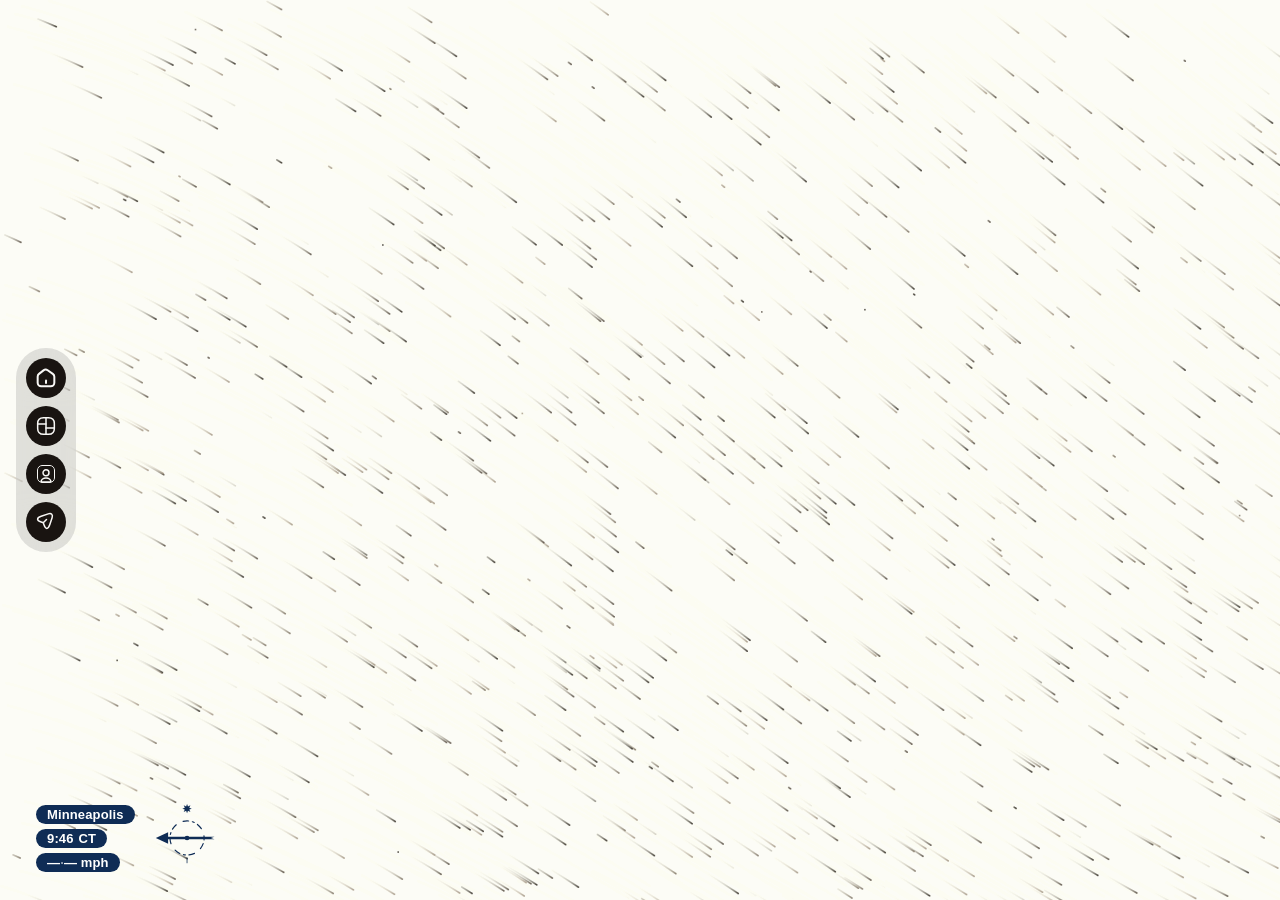
==== index.html @ e749f01b "polish(vane): unify city/time/wind into one pill style, drop scrim All three labels (Minneapolis / t" ====
<!doctype html>
<!-- Made in Framer · framer.com ✨ -->
<!-- Published Jun 17, 2026, 9:06 PM UTC -->
<html lang="en" data-redirect-timezone="1" dir="ltr">
<head>
<base href="/">
	<meta charset="utf-8">
	
	
	<script>try{if(localStorage.getItem("__framer_force_showing_editorbar_since")){const n=document.createElement("link");n.rel = "modulepreload";n.href="";document.head.appendChild(n)}}catch(e){}</script>
	<!-- Start of headStart -->
    
    <!-- End of headStart -->
	<meta name="viewport" content="width=device-width">
	<meta name="generator" content="Framer b44fae2">
	<title>Red Cable Studio — Ray Canapini, Product Designer</title>
    <meta name="description" content="Portfolio of Ray Canapini — product designer in Minneapolis. Selected work across consumer and enterprise products.">
    <meta name="framer-search-index" content="/framerusercontent.com/sites/35uBOpKtlLXnEH0vJcZ6LD/searchIndex-P76pPYYES1gp.json">
    <meta name="framer-search-index-fallback" content="/framerusercontent.com/sites/35uBOpKtlLXnEH0vJcZ6LD/searchIndex-ICaVFvFL2kTT.json">
    <meta name="framer-html-plugin" content="disable">
    <!-- Open Graph / Facebook -->
    <!-- Twitter -->
    <style data-framer-font-css>/* cyrillic-ext */
@font-face {
  font-family: 'Roboto';
  font-style: normal;
  font-weight: 300;
  font-stretch: 100%;
  font-display: swap;
  src: url(/fonts.gstatic.com/s/roboto/v51/KFO7CnqEu92Fr1ME7kSn66aGLdTylUAMa3GUBGEe.woff2) format('woff2');
  unicode-range: U+0460-052F, U+1C80-1C8A, U+20B4, U+2DE0-2DFF, U+A640-A69F, U+FE2E-FE2F;
}
/* cyrillic */
@font-face {
  font-family: 'Roboto';
  font-style: normal;
  font-weight: 300;
  font-stretch: 100%;
  font-display: swap;
  src: url(/fonts.gstatic.com/s/roboto/v51/KFO7CnqEu92Fr1ME7kSn66aGLdTylUAMa3iUBGEe.woff2) format('woff2');
  unicode-range: U+0301, U+0400-045F, U+0490-0491, U+04B0-04B1, U+2116;
}
/* greek-ext */
@font-face {
  font-family: 'Roboto';
  font-style: normal;
  font-weight: 300;
  font-stretch: 100%;
  font-display: swap;
  src: url(/fonts.gstatic.com/s/roboto/v51/KFO7CnqEu92Fr1ME7kSn66aGLdTylUAMa3CUBGEe.woff2) format('woff2');
  unicode-range: U+1F00-1FFF;
}
/* greek */
@font-face {
  font-family: 'Roboto';
  font-style: normal;
  font-weight: 300;
  font-stretch: 100%;
  font-display: swap;
  src: url(/fonts.gstatic.com/s/roboto/v51/KFO7CnqEu92Fr1ME7kSn66aGLdTylUAMa3-UBGEe.woff2) format('woff2');
  unicode-range: U+0370-0377, U+037A-037F, U+0384-038A, U+038C, U+038E-03A1, U+03A3-03FF;
}
/* math */
@font-face {
  font-family: 'Roboto';
  font-style: normal;
  font-weight: 300;
  font-stretch: 100%;
  font-display: swap;
  src: url(/fonts.gstatic.com/s/roboto/v51/KFO7CnqEu92Fr1ME7kSn66aGLdTylUAMawCUBGEe.woff2) format('woff2');
  unicode-range: U+0302-0303, U+0305, U+0307-0308, U+0310, U+0312, U+0315, U+031A, U+0326-0327, U+032C, U+032F-0330, U+0332-0333, U+0338, U+033A, U+0346, U+034D, U+0391-03A1, U+03A3-03A9, U+03B1-03C9, U+03D1, U+03D5-03D6, U+03F0-03F1, U+03F4-03F5, U+2016-2017, U+2034-2038, U+203C, U+2040, U+2043, U+2047, U+2050, U+2057, U+205F, U+2070-2071, U+2074-208E, U+2090-209C, U+20D0-20DC, U+20E1, U+20E5-20EF, U+2100-2112, U+2114-2115, U+2117-2121, U+2123-214F, U+2190, U+2192, U+2194-21AE, U+21B0-21E5, U+21F1-21F2, U+21F4-2211, U+2213-2214, U+2216-22FF, U+2308-230B, U+2310, U+2319, U+231C-2321, U+2336-237A, U+237C, U+2395, U+239B-23B7, U+23D0, U+23DC-23E1, U+2474-2475, U+25AF, U+25B3, U+25B7, U+25BD, U+25C1, U+25CA, U+25CC, U+25FB, U+266D-266F, U+27C0-27FF, U+2900-2AFF, U+2B0E-2B11, U+2B30-2B4C, U+2BFE, U+3030, U+FF5B, U+FF5D, U+1D400-1D7FF, U+1EE00-1EEFF;
}
/* symbols */
@font-face {
  font-family: 'Roboto';
  font-style: normal;
  font-weight: 300;
  font-stretch: 100%;
  font-display: swap;
  src: url(/fonts.gstatic.com/s/roboto/v51/KFO7CnqEu92Fr1ME7kSn66aGLdTylUAMaxKUBGEe.woff2) format('woff2');
  unicode-range: U+0001-000C, U+000E-001F, U+007F-009F, U+20DD-20E0, U+20E2-20E4, U+2150-218F, U+2190, U+2192, U+2194-2199, U+21AF, U+21E6-21F0, U+21F3, U+2218-2219, U+2299, U+22C4-22C6, U+2300-243F, U+2440-244A, U+2460-24FF, U+25A0-27BF, U+2800-28FF, U+2921-2922, U+2981, U+29BF, U+29EB, U+2B00-2BFF, U+4DC0-4DFF, U+FFF9-FFFB, U+10140-1018E, U+10190-1019C, U+101A0, U+101D0-101FD, U+102E0-102FB, U+10E60-10E7E, U+1D2C0-1D2D3, U+1D2E0-1D37F, U+1F000-1F0FF, U+1F100-1F1AD, U+1F1E6-1F1FF, U+1F30D-1F30F, U+1F315, U+1F31C, U+1F31E, U+1F320-1F32C, U+1F336, U+1F378, U+1F37D, U+1F382, U+1F393-1F39F, U+1F3A7-1F3A8, U+1F3AC-1F3AF, U+1F3C2, U+1F3C4-1F3C6, U+1F3CA-1F3CE, U+1F3D4-1F3E0, U+1F3ED, U+1F3F1-1F3F3, U+1F3F5-1F3F7, U+1F408, U+1F415, U+1F41F, U+1F426, U+1F43F, U+1F441-1F442, U+1F444, U+1F446-1F449, U+1F44C-1F44E, U+1F453, U+1F46A, U+1F47D, U+1F4A3, U+1F4B0, U+1F4B3, U+1F4B9, U+1F4BB, U+1F4BF, U+1F4C8-1F4CB, U+1F4D6, U+1F4DA, U+1F4DF, U+1F4E3-1F4E6, U+1F4EA-1F4ED, U+1F4F7, U+1F4F9-1F4FB, U+1F4FD-1F4FE, U+1F503, U+1F507-1F50B, U+1F50D, U+1F512-1F513, U+1F53E-1F54A, U+1F54F-1F5FA, U+1F610, U+1F650-1F67F, U+1F687, U+1F68D, U+1F691, U+1F694, U+1F698, U+1F6AD, U+1F6B2, U+1F6B9-1F6BA, U+1F6BC, U+1F6C6-1F6CF, U+1F6D3-1F6D7, U+1F6E0-1F6EA, U+1F6F0-1F6F3, U+1F6F7-1F6FC, U+1F700-1F7FF, U+1F800-1F80B, U+1F810-1F847, U+1F850-1F859, U+1F860-1F887, U+1F890-1F8AD, U+1F8B0-1F8BB, U+1F8C0-1F8C1, U+1F900-1F90B, U+1F93B, U+1F946, U+1F984, U+1F996, U+1F9E9, U+1FA00-1FA6F, U+1FA70-1FA7C, U+1FA80-1FA89, U+1FA8F-1FAC6, U+1FACE-1FADC, U+1FADF-1FAE9, U+1FAF0-1FAF8, U+1FB00-1FBFF;
}
/* vietnamese */
@font-face {
  font-family: 'Roboto';
  font-style: normal;
  font-weight: 300;
  font-stretch: 100%;
  font-display: swap;
  src: url(/fonts.gstatic.com/s/roboto/v51/KFO7CnqEu92Fr1ME7kSn66aGLdTylUAMa3OUBGEe.woff2) format('woff2');
  unicode-range: U+0102-0103, U+0110-0111, U+0128-0129, U+0168-0169, U+01A0-01A1, U+01AF-01B0, U+0300-0301, U+0303-0304, U+0308-0309, U+0323, U+0329, U+1EA0-1EF9, U+20AB;
}
/* latin-ext */
@font-face {
  font-family: 'Roboto';
  font-style: normal;
  font-weight: 300;
  font-stretch: 100%;
  font-display: swap;
  src: url(/fonts.gstatic.com/s/roboto/v51/KFO7CnqEu92Fr1ME7kSn66aGLdTylUAMa3KUBGEe.woff2) format('woff2');
  unicode-range: U+0100-02BA, U+02BD-02C5, U+02C7-02CC, U+02CE-02D7, U+02DD-02FF, U+0304, U+0308, U+0329, U+1D00-1DBF, U+1E00-1E9F, U+1EF2-1EFF, U+2020, U+20A0-20AB, U+20AD-20C0, U+2113, U+2C60-2C7F, U+A720-A7FF;
}
/* latin */
@font-face {
  font-family: 'Roboto';
  font-style: normal;
  font-weight: 300;
  font-stretch: 100%;
  font-display: swap;
  src: url(/fonts.gstatic.com/s/roboto/v51/KFO7CnqEu92Fr1ME7kSn66aGLdTylUAMa3yUBA.woff2) format('woff2');
  unicode-range: U+0000-00FF, U+0131, U+0152-0153, U+02BB-02BC, U+02C6, U+02DA, U+02DC, U+0304, U+0308, U+0329, U+2000-206F, U+20AC, U+2122, U+2191, U+2193, U+2212, U+2215, U+FEFF, U+FFFD;
}
/* cyrillic-ext */
@font-face {
  font-family: 'Roboto';
  font-style: normal;
  font-weight: 400;
  font-stretch: 100%;
  font-display: swap;
  src: url(/fonts.gstatic.com/s/roboto/v51/KFO7CnqEu92Fr1ME7kSn66aGLdTylUAMa3GUBGEe.woff2) format('woff2');
  unicode-range: U+0460-052F, U+1C80-1C8A, U+20B4, U+2DE0-2DFF, U+A640-A69F, U+FE2E-FE2F;
}
/* cyrillic */
@font-face {
  font-family: 'Roboto';
  font-style: normal;
  font-weight: 400;
  font-stretch: 100%;
  font-display: swap;
  src: url(/fonts.gstatic.com/s/roboto/v51/KFO7CnqEu92Fr1ME7kSn66aGLdTylUAMa3iUBGEe.woff2) format('woff2');
  unicode-range: U+0301, U+0400-045F, U+0490-0491, U+04B0-04B1, U+2116;
}
/* greek-ext */
@font-face {
  font-family: 'Roboto';
  font-style: normal;
  font-weight: 400;
  font-stretch: 100%;
  font-display: swap;
  src: url(/fonts.gstatic.com/s/roboto/v51/KFO7CnqEu92Fr1ME7kSn66aGLdTylUAMa3CUBGEe.woff2) format('woff2');
  unicode-range: U+1F00-1FFF;
}
/* greek */
@font-face {
  font-family: 'Roboto';
  font-style: normal;
  font-weight: 400;
  font-stretch: 100%;
  font-display: swap;
  src: url(/fonts.gstatic.com/s/roboto/v51/KFO7CnqEu92Fr1ME7kSn66aGLdTylUAMa3-UBGEe.woff2) format('woff2');
  unicode-range: U+0370-0377, U+037A-037F, U+0384-038A, U+038C, U+038E-03A1, U+03A3-03FF;
}
/* math */
@font-face {
  font-family: 'Roboto';
  font-style: normal;
  font-weight: 400;
  font-stretch: 100%;
  font-display: swap;
  src: url(/fonts.gstatic.com/s/roboto/v51/KFO7CnqEu92Fr1ME7kSn66aGLdTylUAMawCUBGEe.woff2) format('woff2');
  unicode-range: U+0302-0303, U+0305, U+0307-0308, U+0310, U+0312, U+0315, U+031A, U+0326-0327, U+032C, U+032F-0330, U+0332-0333, U+0338, U+033A, U+0346, U+034D, U+0391-03A1, U+03A3-03A9, U+03B1-03C9, U+03D1, U+03D5-03D6, U+03F0-03F1, U+03F4-03F5, U+2016-2017, U+2034-2038, U+203C, U+2040, U+2043, U+2047, U+2050, U+2057, U+205F, U+2070-2071, U+2074-208E, U+2090-209C, U+20D0-20DC, U+20E1, U+20E5-20EF, U+2100-2112, U+2114-2115, U+2117-2121, U+2123-214F, U+2190, U+2192, U+2194-21AE, U+21B0-21E5, U+21F1-21F2, U+21F4-2211, U+2213-2214, U+2216-22FF, U+2308-230B, U+2310, U+2319, U+231C-2321, U+2336-237A, U+237C, U+2395, U+239B-23B7, U+23D0, U+23DC-23E1, U+2474-2475, U+25AF, U+25B3, U+25B7, U+25BD, U+25C1, U+25CA, U+25CC, U+25FB, U+266D-266F, U+27C0-27FF, U+2900-2AFF, U+2B0E-2B11, U+2B30-2B4C, U+2BFE, U+3030, U+FF5B, U+FF5D, U+1D400-1D7FF, U+1EE00-1EEFF;
}
/* symbols */
@font-face {
  font-family: 'Roboto';
  font-style: normal;
  font-weight: 400;
  font-stretch: 100%;
  font-display: swap;
  src: url(/fonts.gstatic.com/s/roboto/v51/KFO7CnqEu92Fr1ME7kSn66aGLdTylUAMaxKUBGEe.woff2) format('woff2');
  unicode-range: U+0001-000C, U+000E-001F, U+007F-009F, U+20DD-20E0, U+20E2-20E4, U+2150-218F, U+2190, U+2192, U+2194-2199, U+21AF, U+21E6-21F0, U+21F3, U+2218-2219, U+2299, U+22C4-22C6, U+2300-243F, U+2440-244A, U+2460-24FF, U+25A0-27BF, U+2800-28FF, U+2921-2922, U+2981, U+29BF, U+29EB, U+2B00-2BFF, U+4DC0-4DFF, U+FFF9-FFFB, U+10140-1018E, U+10190-1019C, U+101A0, U+101D0-101FD, U+102E0-102FB, U+10E60-10E7E, U+1D2C0-1D2D3, U+1D2E0-1D37F, U+1F000-1F0FF, U+1F100-1F1AD, U+1F1E6-1F1FF, U+1F30D-1F30F, U+1F315, U+1F31C, U+1F31E, U+1F320-1F32C, U+1F336, U+1F378, U+1F37D, U+1F382, U+1F393-1F39F, U+1F3A7-1F3A8, U+1F3AC-1F3AF, U+1F3C2, U+1F3C4-1F3C6, U+1F3CA-1F3CE, U+1F3D4-1F3E0, U+1F3ED, U+1F3F1-1F3F3, U+1F3F5-1F3F7, U+1F408, U+1F415, U+1F41F, U+1F426, U+1F43F, U+1F441-1F442, U+1F444, U+1F446-1F449, U+1F44C-1F44E, U+1F453, U+1F46A, U+1F47D, U+1F4A3, U+1F4B0, U+1F4B3, U+1F4B9, U+1F4BB, U+1F4BF, U+1F4C8-1F4CB, U+1F4D6, U+1F4DA, U+1F4DF, U+1F4E3-1F4E6, U+1F4EA-1F4ED, U+1F4F7, U+1F4F9-1F4FB, U+1F4FD-1F4FE, U+1F503, U+1F507-1F50B, U+1F50D, U+1F512-1F513, U+1F53E-1F54A, U+1F54F-1F5FA, U+1F610, U+1F650-1F67F, U+1F687, U+1F68D, U+1F691, U+1F694, U+1F698, U+1F6AD, U+1F6B2, U+1F6B9-1F6BA, U+1F6BC, U+1F6C6-1F6CF, U+1F6D3-1F6D7, U+1F6E0-1F6EA, U+1F6F0-1F6F3, U+1F6F7-1F6FC, U+1F700-1F7FF, U+1F800-1F80B, U+1F810-1F847, U+1F850-1F859, U+1F860-1F887, U+1F890-1F8AD, U+1F8B0-1F8BB, U+1F8C0-1F8C1, U+1F900-1F90B, U+1F93B, U+1F946, U+1F984, U+1F996, U+1F9E9, U+1FA00-1FA6F, U+1FA70-1FA7C, U+1FA80-1FA89, U+1FA8F-1FAC6, U+1FACE-1FADC, U+1FADF-1FAE9, U+1FAF0-1FAF8, U+1FB00-1FBFF;
}
/* vietnamese */
@font-face {
  font-family: 'Roboto';
  font-style: normal;
  font-weight: 400;
  font-stretch: 100%;
  font-display: swap;
  src: url(/fonts.gstatic.com/s/roboto/v51/KFO7CnqEu92Fr1ME7kSn66aGLdTylUAMa3OUBGEe.woff2) format('woff2');
  unicode-range: U+0102-0103, U+0110-0111, U+0128-0129, U+0168-0169, U+01A0-01A1, U+01AF-01B0, U+0300-0301, U+0303-0304, U+0308-0309, U+0323, U+0329, U+1EA0-1EF9, U+20AB;
}
/* latin-ext */
@font-face {
  font-family: 'Roboto';
  font-style: normal;
  font-weight: 400;
  font-stretch: 100%;
  font-display: swap;
  src: url(/fonts.gstatic.com/s/roboto/v51/KFO7CnqEu92Fr1ME7kSn66aGLdTylUAMa3KUBGEe.woff2) format('woff2');
  unicode-range: U+0100-02BA, U+02BD-02C5, U+02C7-02CC, U+02CE-02D7, U+02DD-02FF, U+0304, U+0308, U+0329, U+1D00-1DBF, U+1E00-1E9F, U+1EF2-1EFF, U+2020, U+20A0-20AB, U+20AD-20C0, U+2113, U+2C60-2C7F, U+A720-A7FF;
}
/* latin */
@font-face {
  font-family: 'Roboto';
  font-style: normal;
  font-weight: 400;
  font-stretch: 100%;
  font-display: swap;
  src: url(/fonts.gstatic.com/s/roboto/v51/KFO7CnqEu92Fr1ME7kSn66aGLdTylUAMa3yUBA.woff2) format('woff2');
  unicode-range: U+0000-00FF, U+0131, U+0152-0153, U+02BB-02BC, U+02C6, U+02DA, U+02DC, U+0304, U+0308, U+0329, U+2000-206F, U+20AC, U+2122, U+2191, U+2193, U+2212, U+2215, U+FEFF, U+FFFD;
}
/* cyrillic-ext */
@font-face {
  font-family: 'Roboto';
  font-style: normal;
  font-weight: 500;
  font-stretch: 100%;
  font-display: swap;
  src: url(/fonts.gstatic.com/s/roboto/v51/KFO7CnqEu92Fr1ME7kSn66aGLdTylUAMa3GUBGEe.woff2) format('woff2');
  unicode-range: U+0460-052F, U+1C80-1C8A, U+20B4, U+2DE0-2DFF, U+A640-A69F, U+FE2E-FE2F;
}
/* cyrillic */
@font-face {
  font-family: 'Roboto';
  font-style: normal;
  font-weight: 500;
  font-stretch: 100%;
  font-display: swap;
  src: url(/fonts.gstatic.com/s/roboto/v51/KFO7CnqEu92Fr1ME7kSn66aGLdTylUAMa3iUBGEe.woff2) format('woff2');
  unicode-range: U+0301, U+0400-045F, U+0490-0491, U+04B0-04B1, U+2116;
}
/* greek-ext */
@font-face {
  font-family: 'Roboto';
  font-style: normal;
  font-weight: 500;
  font-stretch: 100%;
  font-display: swap;
  src: url(/fonts.gstatic.com/s/roboto/v51/KFO7CnqEu92Fr1ME7kSn66aGLdTylUAMa3CUBGEe.woff2) format('woff2');
  unicode-range: U+1F00-1FFF;
}
/* greek */
@font-face {
  font-family: 'Roboto';
  font-style: normal;
  font-weight: 500;
  font-stretch: 100%;
  font-display: swap;
  src: url(/fonts.gstatic.com/s/roboto/v51/KFO7CnqEu92Fr1ME7kSn66aGLdTylUAMa3-UBGEe.woff2) format('woff2');
  unicode-range: U+0370-0377, U+037A-037F, U+0384-038A, U+038C, U+038E-03A1, U+03A3-03FF;
}
/* math */
@font-face {
  font-family: 'Roboto';
  font-style: normal;
  font-weight: 500;
  font-stretch: 100%;
  font-display: swap;
  src: url(/fonts.gstatic.com/s/roboto/v51/KFO7CnqEu92Fr1ME7kSn66aGLdTylUAMawCUBGEe.woff2) format('woff2');
  unicode-range: U+0302-0303, U+0305, U+0307-0308, U+0310, U+0312, U+0315, U+031A, U+0326-0327, U+032C, U+032F-0330, U+0332-0333, U+0338, U+033A, U+0346, U+034D, U+0391-03A1, U+03A3-03A9, U+03B1-03C9, U+03D1, U+03D5-03D6, U+03F0-03F1, U+03F4-03F5, U+2016-2017, U+2034-2038, U+203C, U+2040, U+2043, U+2047, U+2050, U+2057, U+205F, U+2070-2071, U+2074-208E, U+2090-209C, U+20D0-20DC, U+20E1, U+20E5-20EF, U+2100-2112, U+2114-2115, U+2117-2121, U+2123-214F, U+2190, U+2192, U+2194-21AE, U+21B0-21E5, U+21F1-21F2, U+21F4-2211, U+2213-2214, U+2216-22FF, U+2308-230B, U+2310, U+2319, U+231C-2321, U+2336-237A, U+237C, U+2395, U+239B-23B7, U+23D0, U+23DC-23E1, U+2474-2475, U+25AF, U+25B3, U+25B7, U+25BD, U+25C1, U+25CA, U+25CC, U+25FB, U+266D-266F, U+27C0-27FF, U+2900-2AFF, U+2B0E-2B11, U+2B30-2B4C, U+2BFE, U+3030, U+FF5B, U+FF5D, U+1D400-1D7FF, U+1EE00-1EEFF;
}
/* symbols */
@font-face {
  font-family: 'Roboto';
  font-style: normal;
  font-weight: 500;
  font-stretch: 100%;
  font-display: swap;
  src: url(/fonts.gstatic.com/s/roboto/v51/KFO7CnqEu92Fr1ME7kSn66aGLdTylUAMaxKUBGEe.woff2) format('woff2');
  unicode-range: U+0001-000C, U+000E-001F, U+007F-009F, U+20DD-20E0, U+20E2-20E4, U+2150-218F, U+2190, U+2192, U+2194-2199, U+21AF, U+21E6-21F0, U+21F3, U+2218-2219, U+2299, U+22C4-22C6, U+2300-243F, U+2440-244A, U+2460-24FF, U+25A0-27BF, U+2800-28FF, U+2921-2922, U+2981, U+29BF, U+29EB, U+2B00-2BFF, U+4DC0-4DFF, U+FFF9-FFFB, U+10140-1018E, U+10190-1019C, U+101A0, U+101D0-101FD, U+102E0-102FB, U+10E60-10E7E, U+1D2C0-1D2D3, U+1D2E0-1D37F, U+1F000-1F0FF, U+1F100-1F1AD, U+1F1E6-1F1FF, U+1F30D-1F30F, U+1F315, U+1F31C, U+1F31E, U+1F320-1F32C, U+1F336, U+1F378, U+1F37D, U+1F382, U+1F393-1F39F, U+1F3A7-1F3A8, U+1F3AC-1F3AF, U+1F3C2, U+1F3C4-1F3C6, U+1F3CA-1F3CE, U+1F3D4-1F3E0, U+1F3ED, U+1F3F1-1F3F3, U+1F3F5-1F3F7, U+1F408, U+1F415, U+1F41F, U+1F426, U+1F43F, U+1F441-1F442, U+1F444, U+1F446-1F449, U+1F44C-1F44E, U+1F453, U+1F46A, U+1F47D, U+1F4A3, U+1F4B0, U+1F4B3, U+1F4B9, U+1F4BB, U+1F4BF, U+1F4C8-1F4CB, U+1F4D6, U+1F4DA, U+1F4DF, U+1F4E3-1F4E6, U+1F4EA-1F4ED, U+1F4F7, U+1F4F9-1F4FB, U+1F4FD-1F4FE, U+1F503, U+1F507-1F50B, U+1F50D, U+1F512-1F513, U+1F53E-1F54A, U+1F54F-1F5FA, U+1F610, U+1F650-1F67F, U+1F687, U+1F68D, U+1F691, U+1F694, U+1F698, U+1F6AD, U+1F6B2, U+1F6B9-1F6BA, U+1F6BC, U+1F6C6-1F6CF, U+1F6D3-1F6D7, U+1F6E0-1F6EA, U+1F6F0-1F6F3, U+1F6F7-1F6FC, U+1F700-1F7FF, U+1F800-1F80B, U+1F810-1F847, U+1F850-1F859, U+1F860-1F887, U+1F890-1F8AD, U+1F8B0-1F8BB, U+1F8C0-1F8C1, U+1F900-1F90B, U+1F93B, U+1F946, U+1F984, U+1F996, U+1F9E9, U+1FA00-1FA6F, U+1FA70-1FA7C, U+1FA80-1FA89, U+1FA8F-1FAC6, U+1FACE-1FADC, U+1FADF-1FAE9, U+1FAF0-1FAF8, U+1FB00-1FBFF;
}
/* vietnamese */
@font-face {
  font-family: 'Roboto';
  font-style: normal;
  font-weight: 500;
  font-stretch: 100%;
  font-display: swap;
  src: url(/fonts.gstatic.com/s/roboto/v51/KFO7CnqEu92Fr1ME7kSn66aGLdTylUAMa3OUBGEe.woff2) format('woff2');
  unicode-range: U+0102-0103, U+0110-0111, U+0128-0129, U+0168-0169, U+01A0-01A1, U+01AF-01B0, U+0300-0301, U+0303-0304, U+0308-0309, U+0323, U+0329, U+1EA0-1EF9, U+20AB;
}
/* latin-ext */
@font-face {
  font-family: 'Roboto';
  font-style: normal;
  font-weight: 500;
  font-stretch: 100%;
  font-display: swap;
  src: url(/fonts.gstatic.com/s/roboto/v51/KFO7CnqEu92Fr1ME7kSn66aGLdTylUAMa3KUBGEe.woff2) format('woff2');
  unicode-range: U+0100-02BA, U+02BD-02C5, U+02C7-02CC, U+02CE-02D7, U+02DD-02FF, U+0304, U+0308, U+0329, U+1D00-1DBF, U+1E00-1E9F, U+1EF2-1EFF, U+2020, U+20A0-20AB, U+20AD-20C0, U+2113, U+2C60-2C7F, U+A720-A7FF;
}
/* latin */
@font-face {
  font-family: 'Roboto';
  font-style: normal;
  font-weight: 500;
  font-stretch: 100%;
  font-display: swap;
  src: url(/fonts.gstatic.com/s/roboto/v51/KFO7CnqEu92Fr1ME7kSn66aGLdTylUAMa3yUBA.woff2) format('woff2');
  unicode-range: U+0000-00FF, U+0131, U+0152-0153, U+02BB-02BC, U+02C6, U+02DA, U+02DC, U+0304, U+0308, U+0329, U+2000-206F, U+20AC, U+2122, U+2191, U+2193, U+2212, U+2215, U+FEFF, U+FFFD;
}
/* cyrillic-ext */
@font-face {
  font-family: 'Roboto';
  font-style: normal;
  font-weight: 600;
  font-stretch: 100%;
  font-display: swap;
  src: url(/fonts.gstatic.com/s/roboto/v51/KFO7CnqEu92Fr1ME7kSn66aGLdTylUAMa3GUBGEe.woff2) format('woff2');
  unicode-range: U+0460-052F, U+1C80-1C8A, U+20B4, U+2DE0-2DFF, U+A640-A69F, U+FE2E-FE2F;
}
/* cyrillic */
@font-face {
  font-family: 'Roboto';
  font-style: normal;
  font-weight: 600;
  font-stretch: 100%;
  font-display: swap;
  src: url(/fonts.gstatic.com/s/roboto/v51/KFO7CnqEu92Fr1ME7kSn66aGLdTylUAMa3iUBGEe.woff2) format('woff2');
  unicode-range: U+0301, U+0400-045F, U+0490-0491, U+04B0-04B1, U+2116;
}
/* greek-ext */
@font-face {
  font-family: 'Roboto';
  font-style: normal;
  font-weight: 600;
  font-stretch: 100%;
  font-display: swap;
  src: url(/fonts.gstatic.com/s/roboto/v51/KFO7CnqEu92Fr1ME7kSn66aGLdTylUAMa3CUBGEe.woff2) format('woff2');
  unicode-range: U+1F00-1FFF;
}
/* greek */
@font-face {
  font-family: 'Roboto';
  font-style: normal;
  font-weight: 600;
  font-stretch: 100%;
  font-display: swap;
  src: url(/fonts.gstatic.com/s/roboto/v51/KFO7CnqEu92Fr1ME7kSn66aGLdTylUAMa3-UBGEe.woff2) format('woff2');
  unicode-range: U+0370-0377, U+037A-037F, U+0384-038A, U+038C, U+038E-03A1, U+03A3-03FF;
}
/* math */
@font-face {
  font-family: 'Roboto';
  font-style: normal;
  font-weight: 600;
  font-stretch: 100%;
  font-display: swap;
  src: url(/fonts.gstatic.com/s/roboto/v51/KFO7CnqEu92Fr1ME7kSn66aGLdTylUAMawCUBGEe.woff2) format('woff2');
  unicode-range: U+0302-0303, U+0305, U+0307-0308, U+0310, U+0312, U+0315, U+031A, U+0326-0327, U+032C, U+032F-0330, U+0332-0333, U+0338, U+033A, U+0346, U+034D, U+0391-03A1, U+03A3-03A9, U+03B1-03C9, U+03D1, U+03D5-03D6, U+03F0-03F1, U+03F4-03F5, U+2016-2017, U+2034-2038, U+203C, U+2040, U+2043, U+2047, U+2050, U+2057, U+205F, U+2070-2071, U+2074-208E, U+2090-209C, U+20D0-20DC, U+20E1, U+20E5-20EF, U+2100-2112, U+2114-2115, U+2117-2121, U+2123-214F, U+2190, U+2192, U+2194-21AE, U+21B0-21E5, U+21F1-21F2, U+21F4-2211, U+2213-2214, U+2216-22FF, U+2308-230B, U+2310, U+2319, U+231C-2321, U+2336-237A, U+237C, U+2395, U+239B-23B7, U+23D0, U+23DC-23E1, U+2474-2475, U+25AF, U+25B3, U+25B7, U+25BD, U+25C1, U+25CA, U+25CC, U+25FB, U+266D-266F, U+27C0-27FF, U+2900-2AFF, U+2B0E-2B11, U+2B30-2B4C, U+2BFE, U+3030, U+FF5B, U+FF5D, U+1D400-1D7FF, U+1EE00-1EEFF;
}
/* symbols */
@font-face {
  font-family: 'Roboto';
  font-style: normal;
  font-weight: 600;
  font-stretch: 100%;
  font-display: swap;
  src: url(/fonts.gstatic.com/s/roboto/v51/KFO7CnqEu92Fr1ME7kSn66aGLdTylUAMaxKUBGEe.woff2) format('woff2');
  unicode-range: U+0001-000C, U+000E-001F, U+007F-009F, U+20DD-20E0, U+20E2-20E4, U+2150-218F, U+2190, U+2192, U+2194-2199, U+21AF, U+21E6-21F0, U+21F3, U+2218-2219, U+2299, U+22C4-22C6, U+2300-243F, U+2440-244A, U+2460-24FF, U+25A0-27BF, U+2800-28FF, U+2921-2922, U+2981, U+29BF, U+29EB, U+2B00-2BFF, U+4DC0-4DFF, U+FFF9-FFFB, U+10140-1018E, U+10190-1019C, U+101A0, U+101D0-101FD, U+102E0-102FB, U+10E60-10E7E, U+1D2C0-1D2D3, U+1D2E0-1D37F, U+1F000-1F0FF, U+1F100-1F1AD, U+1F1E6-1F1FF, U+1F30D-1F30F, U+1F315, U+1F31C, U+1F31E, U+1F320-1F32C, U+1F336, U+1F378, U+1F37D, U+1F382, U+1F393-1F39F, U+1F3A7-1F3A8, U+1F3AC-1F3AF, U+1F3C2, U+1F3C4-1F3C6, U+1F3CA-1F3CE, U+1F3D4-1F3E0, U+1F3ED, U+1F3F1-1F3F3, U+1F3F5-1F3F7, U+1F408, U+1F415, U+1F41F, U+1F426, U+1F43F, U+1F441-1F442, U+1F444, U+1F446-1F449, U+1F44C-1F44E, U+1F453, U+1F46A, U+1F47D, U+1F4A3, U+1F4B0, U+1F4B3, U+1F4B9, U+1F4BB, U+1F4BF, U+1F4C8-1F4CB, U+1F4D6, U+1F4DA, U+1F4DF, U+1F4E3-1F4E6, U+1F4EA-1F4ED, U+1F4F7, U+1F4F9-1F4FB, U+1F4FD-1F4FE, U+1F503, U+1F507-1F50B, U+1F50D, U+1F512-1F513, U+1F53E-1F54A, U+1F54F-1F5FA, U+1F610, U+1F650-1F67F, U+1F687, U+1F68D, U+1F691, U+1F694, U+1F698, U+1F6AD, U+1F6B2, U+1F6B9-1F6BA, U+1F6BC, U+1F6C6-1F6CF, U+1F6D3-1F6D7, U+1F6E0-1F6EA, U+1F6F0-1F6F3, U+1F6F7-1F6FC, U+1F700-1F7FF, U+1F800-1F80B, U+1F810-1F847, U+1F850-1F859, U+1F860-1F887, U+1F890-1F8AD, U+1F8B0-1F8BB, U+1F8C0-1F8C1, U+1F900-1F90B, U+1F93B, U+1F946, U+1F984, U+1F996, U+1F9E9, U+1FA00-1FA6F, U+1FA70-1FA7C, U+1FA80-1FA89, U+1FA8F-1FAC6, U+1FACE-1FADC, U+1FADF-1FAE9, U+1FAF0-1FAF8, U+1FB00-1FBFF;
}
/* vietnamese */
@font-face {
  font-family: 'Roboto';
  font-style: normal;
  font-weight: 600;
  font-stretch: 100%;
  font-display: swap;
  src: url(/fonts.gstatic.com/s/roboto/v51/KFO7CnqEu92Fr1ME7kSn66aGLdTylUAMa3OUBGEe.woff2) format('woff2');
  unicode-range: U+0102-0103, U+0110-0111, U+0128-0129, U+0168-0169, U+01A0-01A1, U+01AF-01B0, U+0300-0301, U+0303-0304, U+0308-0309, U+0323, U+0329, U+1EA0-1EF9, U+20AB;
}
/* latin-ext */
@font-face {
  font-family: 'Roboto';
  font-style: normal;
  font-weight: 600;
  font-stretch: 100%;
  font-display: swap;
  src: url(/fonts.gstatic.com/s/roboto/v51/KFO7CnqEu92Fr1ME7kSn66aGLdTylUAMa3KUBGEe.woff2) format('woff2');
  unicode-range: U+0100-02BA, U+02BD-02C5, U+02C7-02CC, U+02CE-02D7, U+02DD-02FF, U+0304, U+0308, U+0329, U+1D00-1DBF, U+1E00-1E9F, U+1EF2-1EFF, U+2020, U+20A0-20AB, U+20AD-20C0, U+2113, U+2C60-2C7F, U+A720-A7FF;
}
/* latin */
@font-face {
  font-family: 'Roboto';
  font-style: normal;
  font-weight: 600;
  font-stretch: 100%;
  font-display: swap;
  src: url(/fonts.gstatic.com/s/roboto/v51/KFO7CnqEu92Fr1ME7kSn66aGLdTylUAMa3yUBA.woff2) format('woff2');
  unicode-range: U+0000-00FF, U+0131, U+0152-0153, U+02BB-02BC, U+02C6, U+02DA, U+02DC, U+0304, U+0308, U+0329, U+2000-206F, U+20AC, U+2122, U+2191, U+2193, U+2212, U+2215, U+FEFF, U+FFFD;
}
/* cyrillic-ext */
@font-face {
  font-family: 'Roboto';
  font-style: normal;
  font-weight: 700;
  font-stretch: 100%;
  font-display: swap;
  src: url(/fonts.gstatic.com/s/roboto/v51/KFO7CnqEu92Fr1ME7kSn66aGLdTylUAMa3GUBGEe.woff2) format('woff2');
  unicode-range: U+0460-052F, U+1C80-1C8A, U+20B4, U+2DE0-2DFF, U+A640-A69F, U+FE2E-FE2F;
}
/* cyrillic */
@font-face {
  font-family: 'Roboto';
  font-style: normal;
  font-weight: 700;
  font-stretch: 100%;
  font-display: swap;
  src: url(/fonts.gstatic.com/s/roboto/v51/KFO7CnqEu92Fr1ME7kSn66aGLdTylUAMa3iUBGEe.woff2) format('woff2');
  unicode-range: U+0301, U+0400-045F, U+0490-0491, U+04B0-04B1, U+2116;
}
/* greek-ext */
@font-face {
  font-family: 'Roboto';
  font-style: normal;
  font-weight: 700;
  font-stretch: 100%;
  font-display: swap;
  src: url(/fonts.gstatic.com/s/roboto/v51/KFO7CnqEu92Fr1ME7kSn66aGLdTylUAMa3CUBGEe.woff2) format('woff2');
  unicode-range: U+1F00-1FFF;
}
/* greek */
@font-face {
  font-family: 'Roboto';
  font-style: normal;
  font-weight: 700;
  font-stretch: 100%;
  font-display: swap;
  src: url(/fonts.gstatic.com/s/roboto/v51/KFO7CnqEu92Fr1ME7kSn66aGLdTylUAMa3-UBGEe.woff2) format('woff2');
  unicode-range: U+0370-0377, U+037A-037F, U+0384-038A, U+038C, U+038E-03A1, U+03A3-03FF;
}
/* math */
@font-face {
  font-family: 'Roboto';
  font-style: normal;
  font-weight: 700;
  font-stretch: 100%;
  font-display: swap;
  src: url(/fonts.gstatic.com/s/roboto/v51/KFO7CnqEu92Fr1ME7kSn66aGLdTylUAMawCUBGEe.woff2) format('woff2');
  unicode-range: U+0302-0303, U+0305, U+0307-0308, U+0310, U+0312, U+0315, U+031A, U+0326-0327, U+032C, U+032F-0330, U+0332-0333, U+0338, U+033A, U+0346, U+034D, U+0391-03A1, U+03A3-03A9, U+03B1-03C9, U+03D1, U+03D5-03D6, U+03F0-03F1, U+03F4-03F5, U+2016-2017, U+2034-2038, U+203C, U+2040, U+2043, U+2047, U+2050, U+2057, U+205F, U+2070-2071, U+2074-208E, U+2090-209C, U+20D0-20DC, U+20E1, U+20E5-20EF, U+2100-2112, U+2114-2115, U+2117-2121, U+2123-214F, U+2190, U+2192, U+2194-21AE, U+21B0-21E5, U+21F1-21F2, U+21F4-2211, U+2213-2214, U+2216-22FF, U+2308-230B, U+2310, U+2319, U+231C-2321, U+2336-237A, U+237C, U+2395, U+239B-23B7, U+23D0, U+23DC-23E1, U+2474-2475, U+25AF, U+25B3, U+25B7, U+25BD, U+25C1, U+25CA, U+25CC, U+25FB, U+266D-266F, U+27C0-27FF, U+2900-2AFF, U+2B0E-2B11, U+2B30-2B4C, U+2BFE, U+3030, U+FF5B, U+FF5D, U+1D400-1D7FF, U+1EE00-1EEFF;
}
/* symbols */
@font-face {
  font-family: 'Roboto';
  font-style: normal;
  font-weight: 700;
  font-stretch: 100%;
  font-display: swap;
  src: url(/fonts.gstatic.com/s/roboto/v51/KFO7CnqEu92Fr1ME7kSn66aGLdTylUAMaxKUBGEe.woff2) format('woff2');
  unicode-range: U+0001-000C, U+000E-001F, U+007F-009F, U+20DD-20E0, U+20E2-20E4, U+2150-218F, U+2190, U+2192, U+2194-2199, U+21AF, U+21E6-21F0, U+21F3, U+2218-2219, U+2299, U+22C4-22C6, U+2300-243F, U+2440-244A, U+2460-24FF, U+25A0-27BF, U+2800-28FF, U+2921-2922, U+2981, U+29BF, U+29EB, U+2B00-2BFF, U+4DC0-4DFF, U+FFF9-FFFB, U+10140-1018E, U+10190-1019C, U+101A0, U+101D0-101FD, U+102E0-102FB, U+10E60-10E7E, U+1D2C0-1D2D3, U+1D2E0-1D37F, U+1F000-1F0FF, U+1F100-1F1AD, U+1F1E6-1F1FF, U+1F30D-1F30F, U+1F315, U+1F31C, U+1F31E, U+1F320-1F32C, U+1F336, U+1F378, U+1F37D, U+1F382, U+1F393-1F39F, U+1F3A7-1F3A8, U+1F3AC-1F3AF, U+1F3C2, U+1F3C4-1F3C6, U+1F3CA-1F3CE, U+1F3D4-1F3E0, U+1F3ED, U+1F3F1-1F3F3, U+1F3F5-1F3F7, U+1F408, U+1F415, U+1F41F, U+1F426, U+1F43F, U+1F441-1F442, U+1F444, U+1F446-1F449, U+1F44C-1F44E, U+1F453, U+1F46A, U+1F47D, U+1F4A3, U+1F4B0, U+1F4B3, U+1F4B9, U+1F4BB, U+1F4BF, U+1F4C8-1F4CB, U+1F4D6, U+1F4DA, U+1F4DF, U+1F4E3-1F4E6, U+1F4EA-1F4ED, U+1F4F7, U+1F4F9-1F4FB, U+1F4FD-1F4FE, U+1F503, U+1F507-1F50B, U+1F50D, U+1F512-1F513, U+1F53E-1F54A, U+1F54F-1F5FA, U+1F610, U+1F650-1F67F, U+1F687, U+1F68D, U+1F691, U+1F694, U+1F698, U+1F6AD, U+1F6B2, U+1F6B9-1F6BA, U+1F6BC, U+1F6C6-1F6CF, U+1F6D3-1F6D7, U+1F6E0-1F6EA, U+1F6F0-1F6F3, U+1F6F7-1F6FC, U+1F700-1F7FF, U+1F800-1F80B, U+1F810-1F847, U+1F850-1F859, U+1F860-1F887, U+1F890-1F8AD, U+1F8B0-1F8BB, U+1F8C0-1F8C1, U+1F900-1F90B, U+1F93B, U+1F946, U+1F984, U+1F996, U+1F9E9, U+1FA00-1FA6F, U+1FA70-1FA7C, U+1FA80-1FA89, U+1FA8F-1FAC6, U+1FACE-1FADC, U+1FADF-1FAE9, U+1FAF0-1FAF8, U+1FB00-1FBFF;
}
/* vietnamese */
@font-face {
  font-family: 'Roboto';
  font-style: normal;
  font-weight: 700;
  font-stretch: 100%;
  font-display: swap;
  src: url(/fonts.gstatic.com/s/roboto/v51/KFO7CnqEu92Fr1ME7kSn66aGLdTylUAMa3OUBGEe.woff2) format('woff2');
  unicode-range: U+0102-0103, U+0110-0111, U+0128-0129, U+0168-0169, U+01A0-01A1, U+01AF-01B0, U+0300-0301, U+0303-0304, U+0308-0309, U+0323, U+0329, U+1EA0-1EF9, U+20AB;
}
/* latin-ext */
@font-face {
  font-family: 'Roboto';
  font-style: normal;
  font-weight: 700;
  font-stretch: 100%;
  font-display: swap;
  src: url(/fonts.gstatic.com/s/roboto/v51/KFO7CnqEu92Fr1ME7kSn66aGLdTylUAMa3KUBGEe.woff2) format('woff2');
  unicode-range: U+0100-02BA, U+02BD-02C5, U+02C7-02CC, U+02CE-02D7, U+02DD-02FF, U+0304, U+0308, U+0329, U+1D00-1DBF, U+1E00-1E9F, U+1EF2-1EFF, U+2020, U+20A0-20AB, U+20AD-20C0, U+2113, U+2C60-2C7F, U+A720-A7FF;
}
/* latin */
@font-face {
  font-family: 'Roboto';
  font-style: normal;
  font-weight: 700;
  font-stretch: 100%;
  font-display: swap;
  src: url(/fonts.gstatic.com/s/roboto/v51/KFO7CnqEu92Fr1ME7kSn66aGLdTylUAMa3yUBA.woff2) format('woff2');
  unicode-range: U+0000-00FF, U+0131, U+0152-0153, U+02BB-02BC, U+02C6, U+02DA, U+02DC, U+0304, U+0308, U+0329, U+2000-206F, U+20AC, U+2122, U+2191, U+2193, U+2212, U+2215, U+FEFF, U+FFFD;
}
/* cyrillic-ext */
@font-face {
  font-family: 'Roboto';
  font-style: normal;
  font-weight: 800;
  font-stretch: 100%;
  font-display: swap;
  src: url(/fonts.gstatic.com/s/roboto/v51/KFO7CnqEu92Fr1ME7kSn66aGLdTylUAMa3GUBGEe.woff2) format('woff2');
  unicode-range: U+0460-052F, U+1C80-1C8A, U+20B4, U+2DE0-2DFF, U+A640-A69F, U+FE2E-FE2F;
}
/* cyrillic */
@font-face {
  font-family: 'Roboto';
  font-style: normal;
  font-weight: 800;
  font-stretch: 100%;
  font-display: swap;
  src: url(/fonts.gstatic.com/s/roboto/v51/KFO7CnqEu92Fr1ME7kSn66aGLdTylUAMa3iUBGEe.woff2) format('woff2');
  unicode-range: U+0301, U+0400-045F, U+0490-0491, U+04B0-04B1, U+2116;
}
/* greek-ext */
@font-face {
  font-family: 'Roboto';
  font-style: normal;
  font-weight: 800;
  font-stretch: 100%;
  font-display: swap;
  src: url(/fonts.gstatic.com/s/roboto/v51/KFO7CnqEu92Fr1ME7kSn66aGLdTylUAMa3CUBGEe.woff2) format('woff2');
  unicode-range: U+1F00-1FFF;
}
/* greek */
@font-face {
  font-family: 'Roboto';
  font-style: normal;
  font-weight: 800;
  font-stretch: 100%;
  font-display: swap;
  src: url(/fonts.gstatic.com/s/roboto/v51/KFO7CnqEu92Fr1ME7kSn66aGLdTylUAMa3-UBGEe.woff2) format('woff2');
  unicode-range: U+0370-0377, U+037A-037F, U+0384-038A, U+038C, U+038E-03A1, U+03A3-03FF;
}
/* math */
@font-face {
  font-family: 'Roboto';
  font-style: normal;
  font-weight: 800;
  font-stretch: 100%;
  font-display: swap;
  src: url(/fonts.gstatic.com/s/roboto/v51/KFO7CnqEu92Fr1ME7kSn66aGLdTylUAMawCUBGEe.woff2) format('woff2');
  unicode-range: U+0302-0303, U+0305, U+0307-0308, U+0310, U+0312, U+0315, U+031A, U+0326-0327, U+032C, U+032F-0330, U+0332-0333, U+0338, U+033A, U+0346, U+034D, U+0391-03A1, U+03A3-03A9, U+03B1-03C9, U+03D1, U+03D5-03D6, U+03F0-03F1, U+03F4-03F5, U+2016-2017, U+2034-2038, U+203C, U+2040, U+2043, U+2047, U+2050, U+2057, U+205F, U+2070-2071, U+2074-208E, U+2090-209C, U+20D0-20DC, U+20E1, U+20E5-20EF, U+2100-2112, U+2114-2115, U+2117-2121, U+2123-214F, U+2190, U+2192, U+2194-21AE, U+21B0-21E5, U+21F1-21F2, U+21F4-2211, U+2213-2214, U+2216-22FF, U+2308-230B, U+2310, U+2319, U+231C-2321, U+2336-237A, U+237C, U+2395, U+239B-23B7, U+23D0, U+23DC-23E1, U+2474-2475, U+25AF, U+25B3, U+25B7, U+25BD, U+25C1, U+25CA, U+25CC, U+25FB, U+266D-266F, U+27C0-27FF, U+2900-2AFF, U+2B0E-2B11, U+2B30-2B4C, U+2BFE, U+3030, U+FF5B, U+FF5D, U+1D400-1D7FF, U+1EE00-1EEFF;
}
/* symbols */
@font-face {
  font-family: 'Roboto';
  font-style: normal;
  font-weight: 800;
  font-stretch: 100%;
  font-display: swap;
  src: url(/fonts.gstatic.com/s/roboto/v51/KFO7CnqEu92Fr1ME7kSn66aGLdTylUAMaxKUBGEe.woff2) format('woff2');
  unicode-range: U+0001-000C, U+000E-001F, U+007F-009F, U+20DD-20E0, U+20E2-20E4, U+2150-218F, U+2190, U+2192, U+2194-2199, U+21AF, U+21E6-21F0, U+21F3, U+2218-2219, U+2299, U+22C4-22C6, U+2300-243F, U+2440-244A, U+2460-24FF, U+25A0-27BF, U+2800-28FF, U+2921-2922, U+2981, U+29BF, U+29EB, U+2B00-2BFF, U+4DC0-4DFF, U+FFF9-FFFB, U+10140-1018E, U+10190-1019C, U+101A0, U+101D0-101FD, U+102E0-102FB, U+10E60-10E7E, U+1D2C0-1D2D3, U+1D2E0-1D37F, U+1F000-1F0FF, U+1F100-1F1AD, U+1F1E6-1F1FF, U+1F30D-1F30F, U+1F315, U+1F31C, U+1F31E, U+1F320-1F32C, U+1F336, U+1F378, U+1F37D, U+1F382, U+1F393-1F39F, U+1F3A7-1F3A8, U+1F3AC-1F3AF, U+1F3C2, U+1F3C4-1F3C6, U+1F3CA-1F3CE, U+1F3D4-1F3E0, U+1F3ED, U+1F3F1-1F3F3, U+1F3F5-1F3F7, U+1F408, U+1F415, U+1F41F, U+1F426, U+1F43F, U+1F441-1F442, U+1F444, U+1F446-1F449, U+1F44C-1F44E, U+1F453, U+1F46A, U+1F47D, U+1F4A3, U+1F4B0, U+1F4B3, U+1F4B9, U+1F4BB, U+1F4BF, U+1F4C8-1F4CB, U+1F4D6, U+1F4DA, U+1F4DF, U+1F4E3-1F4E6, U+1F4EA-1F4ED, U+1F4F7, U+1F4F9-1F4FB, U+1F4FD-1F4FE, U+1F503, U+1F507-1F50B, U+1F50D, U+1F512-1F513, U+1F53E-1F54A, U+1F54F-1F5FA, U+1F610, U+1F650-1F67F, U+1F687, U+1F68D, U+1F691, U+1F694, U+1F698, U+1F6AD, U+1F6B2, U+1F6B9-1F6BA, U+1F6BC, U+1F6C6-1F6CF, U+1F6D3-1F6D7, U+1F6E0-1F6EA, U+1F6F0-1F6F3, U+1F6F7-1F6FC, U+1F700-1F7FF, U+1F800-1F80B, U+1F810-1F847, U+1F850-1F859, U+1F860-1F887, U+1F890-1F8AD, U+1F8B0-1F8BB, U+1F8C0-1F8C1, U+1F900-1F90B, U+1F93B, U+1F946, U+1F984, U+1F996, U+1F9E9, U+1FA00-1FA6F, U+1FA70-1FA7C, U+1FA80-1FA89, U+1FA8F-1FAC6, U+1FACE-1FADC, U+1FADF-1FAE9, U+1FAF0-1FAF8, U+1FB00-1FBFF;
}
/* vietnamese */
@font-face {
  font-family: 'Roboto';
  font-style: normal;
  font-weight: 800;
  font-stretch: 100%;
  font-display: swap;
  src: url(/fonts.gstatic.com/s/roboto/v51/KFO7CnqEu92Fr1ME7kSn66aGLdTylUAMa3OUBGEe.woff2) format('woff2');
  unicode-range: U+0102-0103, U+0110-0111, U+0128-0129, U+0168-0169, U+01A0-01A1, U+01AF-01B0, U+0300-0301, U+0303-0304, U+0308-0309, U+0323, U+0329, U+1EA0-1EF9, U+20AB;
}
/* latin-ext */
@font-face {
  font-family: 'Roboto';
  font-style: normal;
  font-weight: 800;
  font-stretch: 100%;
  font-display: swap;
  src: url(/fonts.gstatic.com/s/roboto/v51/KFO7CnqEu92Fr1ME7kSn66aGLdTylUAMa3KUBGEe.woff2) format('woff2');
  unicode-range: U+0100-02BA, U+02BD-02C5, U+02C7-02CC, U+02CE-02D7, U+02DD-02FF, U+0304, U+0308, U+0329, U+1D00-1DBF, U+1E00-1E9F, U+1EF2-1EFF, U+2020, U+20A0-20AB, U+20AD-20C0, U+2113, U+2C60-2C7F, U+A720-A7FF;
}
/* latin */
@font-face {
  font-family: 'Roboto';
  font-style: normal;
  font-weight: 800;
  font-stretch: 100%;
  font-display: swap;
  src: url(/fonts.gstatic.com/s/roboto/v51/KFO7CnqEu92Fr1ME7kSn66aGLdTylUAMa3yUBA.woff2) format('woff2');
  unicode-range: U+0000-00FF, U+0131, U+0152-0153, U+02BB-02BC, U+02C6, U+02DA, U+02DC, U+0304, U+0308, U+0329, U+2000-206F, U+20AC, U+2122, U+2191, U+2193, U+2212, U+2215, U+FEFF, U+FFFD;
}
/* cyrillic-ext */
@font-face {
  font-family: 'Fira Mono';
  font-style: normal;
  font-weight: 700;
  src: url(/fonts.gstatic.com/s/firamono/v16/N0bS2SlFPv1weGeLZDtondvHk_fUWZA.woff2) format('woff2');
  unicode-range: U+0460-052F, U+1C80-1C8A, U+20B4, U+2DE0-2DFF, U+A640-A69F, U+FE2E-FE2F;
}
/* cyrillic */
@font-face {
  font-family: 'Fira Mono';
  font-style: normal;
  font-weight: 700;
  src: url(/fonts.gstatic.com/s/firamono/v16/N0bS2SlFPv1weGeLZDtondvHmvfUWZA.woff2) format('woff2');
  unicode-range: U+0301, U+0400-045F, U+0490-0491, U+04B0-04B1, U+2116;
}
/* greek-ext */
@font-face {
  font-family: 'Fira Mono';
  font-style: normal;
  font-weight: 700;
  src: url(/fonts.gstatic.com/s/firamono/v16/N0bS2SlFPv1weGeLZDtondvHkvfUWZA.woff2) format('woff2');
  unicode-range: U+1F00-1FFF;
}
/* greek */
@font-face {
  font-family: 'Fira Mono';
  font-style: normal;
  font-weight: 700;
  src: url(/fonts.gstatic.com/s/firamono/v16/N0bS2SlFPv1weGeLZDtondvHnffUWZA.woff2) format('woff2');
  unicode-range: U+0370-0377, U+037A-037F, U+0384-038A, U+038C, U+038E-03A1, U+03A3-03FF;
}
/* symbols2 */
@font-face {
  font-family: 'Fira Mono';
  font-style: normal;
  font-weight: 700;
  src: url(/fonts.gstatic.com/s/firamono/v16/N0bS2SlFPv1weGeLZDtondvHJNbxZKlI.woff2) format('woff2');
  unicode-range: U+2000-2001, U+2004-2008, U+200A, U+23B8-23BD, U+2500-259F;
}
/* latin-ext */
@font-face {
  font-family: 'Fira Mono';
  font-style: normal;
  font-weight: 700;
  src: url(/fonts.gstatic.com/s/firamono/v16/N0bS2SlFPv1weGeLZDtondvHkPfUWZA.woff2) format('woff2');
  unicode-range: U+0100-02BA, U+02BD-02C5, U+02C7-02CC, U+02CE-02D7, U+02DD-02FF, U+0304, U+0308, U+0329, U+1D00-1DBF, U+1E00-1E9F, U+1EF2-1EFF, U+2020, U+20A0-20AB, U+20AD-20C0, U+2113, U+2C60-2C7F, U+A720-A7FF;
}
/* latin */
@font-face {
  font-family: 'Fira Mono';
  font-style: normal;
  font-weight: 700;
  src: url(/fonts.gstatic.com/s/firamono/v16/N0bS2SlFPv1weGeLZDtondvHnvfU.woff2) format('woff2');
  unicode-range: U+0000-00FF, U+0131, U+0152-0153, U+02BB-02BC, U+02C6, U+02DA, U+02DC, U+0304, U+0308, U+0329, U+2000-206F, U+20AC, U+2122, U+2191, U+2193, U+2212, U+2215, U+FEFF, U+FFFD;
}

@font-face { font-family: "Inter"; src: url("/framerusercontent.com/assets/5vvr9Vy74if2I6bQbJvbw7SY1pQ.woff2"); font-display: swap; font-style: normal; font-weight: 400; unicode-range: U+0460-052F, U+1C80-1C88, U+20B4, U+2DE0-2DFF, U+A640-A69F, U+FE2E-FE2F }
@font-face { font-family: "Inter"; src: url("/framerusercontent.com/assets/EOr0mi4hNtlgWNn9if640EZzXCo.woff2"); font-display: swap; font-style: normal; font-weight: 400; unicode-range: U+0301, U+0400-045F, U+0490-0491, U+04B0-04B1, U+2116 }
@font-face { font-family: "Inter"; src: url("/framerusercontent.com/assets/Y9k9QrlZAqio88Klkmbd8VoMQc.woff2"); font-display: swap; font-style: normal; font-weight: 400; unicode-range: U+1F00-1FFF }
@font-face { font-family: "Inter"; src: url("/framerusercontent.com/assets/OYrD2tBIBPvoJXiIHnLoOXnY9M.woff2"); font-display: swap; font-style: normal; font-weight: 400; unicode-range: U+0370-03FF }
@font-face { font-family: "Inter"; src: url("/framerusercontent.com/assets/JeYwfuaPfZHQhEG8U5gtPDZ7WQ.woff2"); font-display: swap; font-style: normal; font-weight: 400; unicode-range: U+0100-024F, U+0259, U+1E00-1EFF, U+2020, U+20A0-20AB, U+20AD-20CF, U+2113, U+2C60-2C7F, U+A720-A7FF }
@font-face { font-family: "Inter"; src: url("/framerusercontent.com/assets/vQyevYAyHtARFwPqUzQGpnDs.woff2"); font-display: swap; font-style: normal; font-weight: 400; unicode-range: U+0000-00FF, U+0131, U+0152-0153, U+02BB-02BC, U+02C6, U+02DA, U+02DC, U+2000-206F, U+2074, U+20AC, U+2122, U+2191, U+2193, U+2212, U+2215, U+FEFF, U+FFFD }
@font-face { font-family: "Inter"; src: url("/framerusercontent.com/assets/b6Y37FthZeALduNqHicBT6FutY.woff2"); font-display: swap; font-style: normal; font-weight: 400; unicode-range: U+0102-0103, U+0110-0111, U+0128-0129, U+0168-0169, U+01A0-01A1, U+01AF-01B0, U+1EA0-1EF9, U+20AB }
@font-face { font-family: "Inter"; src: url("/framerusercontent.com/assets/CfMzU8w2e7tHgF4T4rATMPuWosA.woff2"); font-display: swap; font-style: italic; font-weight: 400; unicode-range: U+0460-052F, U+1C80-1C88, U+20B4, U+2DE0-2DFF, U+A640-A69F, U+FE2E-FE2F }
@font-face { font-family: "Inter"; src: url("/framerusercontent.com/assets/867QObYax8ANsfX4TGEVU9YiCM.woff2"); font-display: swap; font-style: italic; font-weight: 400; unicode-range: U+0301, U+0400-045F, U+0490-0491, U+04B0-04B1, U+2116 }
@font-face { font-family: "Inter"; src: url("/framerusercontent.com/assets/Oyn2ZbENFdnW7mt2Lzjk1h9Zb9k.woff2"); font-display: swap; font-style: italic; font-weight: 400; unicode-range: U+1F00-1FFF }
@font-face { font-family: "Inter"; src: url("/framerusercontent.com/assets/cdAe8hgZ1cMyLu9g005pAW3xMo.woff2"); font-display: swap; font-style: italic; font-weight: 400; unicode-range: U+0370-03FF }
@font-face { font-family: "Inter"; src: url("/framerusercontent.com/assets/DOfvtmE1UplCq161m6Hj8CSQYg.woff2"); font-display: swap; font-style: italic; font-weight: 400; unicode-range: U+0100-024F, U+0259, U+1E00-1EFF, U+2020, U+20A0-20AB, U+20AD-20CF, U+2113, U+2C60-2C7F, U+A720-A7FF }
@font-face { font-family: "Inter"; src: url("/framerusercontent.com/assets/vFzuJY0c65av44uhEKB6vyjFMg.woff2"); font-display: swap; font-style: italic; font-weight: 400; unicode-range: U+0000-00FF, U+0131, U+0152-0153, U+02BB-02BC, U+02C6, U+02DA, U+02DC, U+2000-206F, U+2074, U+20AC, U+2122, U+2191, U+2193, U+2212, U+2215, U+FEFF, U+FFFD }
@font-face { font-family: "Inter"; src: url("/framerusercontent.com/assets/tKtBcDnBMevsEEJKdNGhhkLzYo.woff2"); font-display: swap; font-style: italic; font-weight: 400; unicode-range: U+0102-0103, U+0110-0111, U+0128-0129, U+0168-0169, U+01A0-01A1, U+01AF-01B0, U+1EA0-1EF9, U+20AB }
@font-face { font-family: "Inter"; src: url("/framerusercontent.com/assets/DpPBYI0sL4fYLgAkX8KXOPVt7c.woff2"); font-display: swap; font-style: normal; font-weight: 700; unicode-range: U+0460-052F, U+1C80-1C88, U+20B4, U+2DE0-2DFF, U+A640-A69F, U+FE2E-FE2F }
@font-face { font-family: "Inter"; src: url("/framerusercontent.com/assets/4RAEQdEOrcnDkhHiiCbJOw92Lk.woff2"); font-display: swap; font-style: normal; font-weight: 700; unicode-range: U+0301, U+0400-045F, U+0490-0491, U+04B0-04B1, U+2116 }
@font-face { font-family: "Inter"; src: url("/framerusercontent.com/assets/1K3W8DizY3v4emK8Mb08YHxTbs.woff2"); font-display: swap; font-style: normal; font-weight: 700; unicode-range: U+1F00-1FFF }
@font-face { font-family: "Inter"; src: url("/framerusercontent.com/assets/tUSCtfYVM1I1IchuyCwz9gDdQ.woff2"); font-display: swap; font-style: normal; font-weight: 700; unicode-range: U+0370-03FF }
@font-face { font-family: "Inter"; src: url("/framerusercontent.com/assets/VgYFWiwsAC5OYxAycRXXvhze58.woff2"); font-display: swap; font-style: normal; font-weight: 700; unicode-range: U+0100-024F, U+0259, U+1E00-1EFF, U+2020, U+20A0-20AB, U+20AD-20CF, U+2113, U+2C60-2C7F, U+A720-A7FF }
@font-face { font-family: "Inter"; src: url("/framerusercontent.com/assets/DXD0Q7LSl7HEvDzucnyLnGBHM.woff2"); font-display: swap; font-style: normal; font-weight: 700; unicode-range: U+0000-00FF, U+0131, U+0152-0153, U+02BB-02BC, U+02C6, U+02DA, U+02DC, U+2000-206F, U+2074, U+20AC, U+2122, U+2191, U+2193, U+2212, U+2215, U+FEFF, U+FFFD }
@font-face { font-family: "Inter"; src: url("/framerusercontent.com/assets/GIryZETIX4IFypco5pYZONKhJIo.woff2"); font-display: swap; font-style: normal; font-weight: 700; unicode-range: U+0102-0103, U+0110-0111, U+0128-0129, U+0168-0169, U+01A0-01A1, U+01AF-01B0, U+1EA0-1EF9, U+20AB }
@font-face { font-family: "Inter"; src: url("/framerusercontent.com/assets/H89BbHkbHDzlxZzxi8uPzTsp90.woff2"); font-display: swap; font-style: italic; font-weight: 700; unicode-range: U+0460-052F, U+1C80-1C88, U+20B4, U+2DE0-2DFF, U+A640-A69F, U+FE2E-FE2F }
@font-face { font-family: "Inter"; src: url("/framerusercontent.com/assets/u6gJwDuwB143kpNK1T1MDKDWkMc.woff2"); font-display: swap; font-style: italic; font-weight: 700; unicode-range: U+0301, U+0400-045F, U+0490-0491, U+04B0-04B1, U+2116 }
@font-face { font-family: "Inter"; src: url("/framerusercontent.com/assets/43sJ6MfOPh1LCJt46OvyDuSbA6o.woff2"); font-display: swap; font-style: italic; font-weight: 700; unicode-range: U+1F00-1FFF }
@font-face { font-family: "Inter"; src: url("/framerusercontent.com/assets/wccHG0r4gBDAIRhfHiOlq6oEkqw.woff2"); font-display: swap; font-style: italic; font-weight: 700; unicode-range: U+0370-03FF }
@font-face { font-family: "Inter"; src: url("/framerusercontent.com/assets/WZ367JPwf9bRW6LdTHN8rXgSjw.woff2"); font-display: swap; font-style: italic; font-weight: 700; unicode-range: U+0100-024F, U+0259, U+1E00-1EFF, U+2020, U+20A0-20AB, U+20AD-20CF, U+2113, U+2C60-2C7F, U+A720-A7FF }
@font-face { font-family: "Inter"; src: url("/framerusercontent.com/assets/QxmhnWTzLtyjIiZcfaLIJ8EFBXU.woff2"); font-display: swap; font-style: italic; font-weight: 700; unicode-range: U+0000-00FF, U+0131, U+0152-0153, U+02BB-02BC, U+02C6, U+02DA, U+02DC, U+2000-206F, U+2074, U+20AC, U+2122, U+2191, U+2193, U+2212, U+2215, U+FEFF, U+FFFD }
@font-face { font-family: "Inter"; src: url("/framerusercontent.com/assets/2A4Xx7CngadFGlVV4xrO06OBHY.woff2"); font-display: swap; font-style: italic; font-weight: 700; unicode-range: U+0102-0103, U+0110-0111, U+0128-0129, U+0168-0169, U+01A0-01A1, U+01AF-01B0, U+1EA0-1EF9, U+20AB }
@font-face { font-family: "Fira Sans"; src: url("/framerusercontent.com/third-party-assets/fontshare/wf/PXZ43LXUMISRBKI3JAZRXIT3KCAQT5LX/6PGI734U44FDBEH63LXBIZUQX34PL45P/MITUNP2IVULQXBXY4CV6OFWPPCE2UU26.woff2"); font-display: swap; font-style: normal; font-weight: 400 }
@font-face { font-family: "Fira Sans"; src: url("/framerusercontent.com/third-party-assets/fontshare/wf/HEW5N77AVU7ITXXZXZ7K3WQS3QNPMUYG/HDNHM5F6K2VZGBPCRH5BLOCSEGUBTLOW/D22S3MA4GK4GHKF5XKUQFHGMFXTHXNFE.woff2"); font-display: swap; font-style: normal; font-weight: 500 }
@font-face { font-family: "Fira Sans"; src: url("/framerusercontent.com/third-party-assets/fontshare/wf/L73LLX4MXUIQK452PKOTWP5BWGOH5ZLA/ZY6RUXWZXZFOSODPQHXSWGSDAMXUPWVD/TGKQVOYGQXPA6FMFNCM7EDKIEKBQKBH5.woff2"); font-display: swap; font-style: normal; font-weight: 700 }
@font-face { font-family: "Roboto Placeholder"; src: local("Arial"); ascent-override: 92.43%; descent-override: 24.32%; line-gap-override: 0.00%; size-adjust: 100.37% }
@font-face { font-family: "Inter Placeholder"; src: local("Arial"); ascent-override: 89.79%; descent-override: 22.36%; line-gap-override: 0.00%; size-adjust: 107.89% }
@font-face { font-family: "Fira Sans Placeholder"; src: local("Arial"); ascent-override: 90.89%; descent-override: 25.76%; line-gap-override: 0.00%; size-adjust: 102.87% }</style>
	<link href="/fonts.gstatic.com/" rel="preconnect" crossorigin>
	<meta name="robots" content="max-image-preview:large"><link rel="canonical" href="/"><script>(()=>{function p(){function s(e){let t=new URL(e);return`${t.origin}${t.pathname}`.replace(/\/$/,"")}function c(e){return e.split("-")[0]}function g(){let e=window.location.hostname,t=new Map;return document.querySelectorAll('link[rel="alternate"]').forEach(n=>{let r=n.getAttribute("hreflang"),o=n.getAttribute("href");!r||!o||new URL(o).hostname!==e||t.set(r,o)}),t}function d(e,t){return t.has("x-default")?t.get(e)===t.get("x-default"):!1}function h(){let e=navigator.languages;try{let t=localStorage.preferredLocale;return t?[t,...e]:e}catch{return e}}function i(e){s(window.location.href)!==s(e)&&window.location.replace(e+window.location.search+window.location.hash)}if(navigator.webdriver||/bot|-google|google-|yandex|ia_archiver|crawl|spider/i.test(navigator.userAgent))return;let l=document.documentElement,u=l.getAttribute("lang");if(!u)return;let a=g();if(!d(u,a))return;let f=h();if(l.hasAttribute("data-redirect-timezone")){let e=Intl.DateTimeFormat().resolvedOptions().timeZone,t=f[0]?.startsWith("en"),n=e==="Europe/London";if(t&&!n||!t&&n)return;let r=a.get("en-GB");if(t&&n&&r){i(r);return}}for(let e of f){let t=a.get(e);if(t){i(t);return}let n=c(e);for(let[r,o]of a)if(c(r)===n){i(o);return}}}return p})()()</script><style data-framer-breakpoint-css>@media(min-width: 1440px){.hidden-72rtr7{display:none!important}}@media(min-width: 810px) and (max-width: 1439px){.hidden-fhdk5d{display:none!important}}@media(max-width: 809px){.hidden-4eqgws{display:none!important}}</style><style data-framer-css-ssr-minified data-framer-components="framer-lib-cursors-host framer-uz43Y PropertyOverrides framer-1Px0D framer-i5U3N framer-06EN1 framer-PnzHR framer-lib-combinedCSSRules framer-SKjbr framer-SWiP1 framer-4KwiB framer-NckoN framer-9cm86">html,body,#main{box-sizing:border-box;margin:0;padding:0}:root{-webkit-font-smoothing:antialiased;-moz-osx-font-smoothing:grayscale}*{box-sizing:border-box;-webkit-font-smoothing:inherit}h1,h2,h3,h4,h5,h6,p,figure{margin:0}body,input,textarea,select,button{font-family:sans-serif;font-size:12px}body{--token-cd956617-093b-41f3-9287-a0a8d2ca700f:#191411;--token-92f1775d-ba9b-400e-8152-3b2708be3ac5:#45413b;--token-af2e641a-55ec-4c95-88ff-5fc5a1b7e632:#aca29c;--token-cb5694e6-6ec3-456c-a5e7-169b4ac9ab17:#eb1362;--token-184247a7-023d-4563-bc35-2061321e627a:#f9f8f6;--token-0747b5f0-ba02-458a-a6ac-2cbf0c498b92:#f5f5f3;--token-debc4496-8bbf-4c54-9ebb-63a0ea7a5010:#f24;--token-f6f8307e-bf1e-4502-b929-91e571aee359:#fff;--token-7902b464-d0be-4950-89a0-fc5f90ebdbe8:#f9f8f6;--token-4e00c2e0-c306-4eb0-88ff-3fe5f2a2fcef:#fff}@media (prefers-color-scheme:dark){body{--token-92f1775d-ba9b-400e-8152-3b2708be3ac5:#292929}}@supports (background:-webkit-named-image(i)) and (not (grid-template-rows:subgrid)){body{--framer-will-change-override:transform}}@supports (background:-webkit-named-image(i)) and (not (position-area:top right)){body{--framer-will-change-filter-override:filter}}[data-framer-component-type=Text] div div span,[data-framer-component-type=Text] a div span,[data-framer-component-type=Text] span span span,[data-framer-component-type=Text] p span span,[data-framer-component-type=Text] h1 span span,[data-framer-component-type=Text] h2 span span,[data-framer-component-type=Text] h3 span span,[data-framer-component-type=Text] h4 span span,[data-framer-component-type=Text] h5 span span,[data-framer-component-type=Text] h6 span span,[data-framer-component-type=Text] a{font-family:var(--font-family);font-style:var(--font-style);font-weight:min(calc(var(--framer-font-weight-increase,0) + var(--font-weight,400)),900);color:var(--text-color);letter-spacing:var(--letter-spacing);font-size:var(--font-size);text-transform:var(--text-transform);--text-decoration:var(--framer-text-decoration-style,solid)var(--framer-text-decoration,none)var(--framer-text-decoration-color,currentcolor)var(--framer-text-decoration-thickness,auto);--text-decoration-skip-ink:var(--framer-text-decoration-skip-ink);--text-underline-offset:var(--framer-text-decoration-offset);line-height:var(--line-height);--font-family:var(--framer-font-family);--font-style:var(--framer-font-style);--font-weight:var(--framer-font-weight);--text-color:var(--framer-text-color);--letter-spacing:var(--framer-letter-spacing);--font-size:var(--framer-font-size);--text-transform:var(--framer-text-transform);--line-height:var(--framer-line-height)}@supports not (color:color(display-p3 1 1 1)){p.framer-text,div.framer-text,h1.framer-text,h2.framer-text,h3.framer-text,h4.framer-text,h5.framer-text,h6.framer-text,li.framer-text,ol.framer-text,ul.framer-text,span.framer-text:not([data-text-fill]){color:var(--framer-blockquote-text-color-rgb,var(--framer-blockquote-text-color,var(--framer-text-color-rgb,var(--framer-text-color,#000))));-webkit-text-stroke-color:var(--framer-text-stroke-color-rgb,var(--framer-text-stroke-color,initial))}mark.framer-text{background-color:var(--framer-blockquote-text-background-color-rgb,var(--framer-blockquote-text-background-color,var(--framer-text-background-color-rgb,var(--framer-text-background-color,initial))))}}@supports not (color:color(display-p3 1 1 1)){code.framer-text,code.framer-text span.framer-text:not([data-text-fill]){color:var(--framer-blockquote-text-color-rgb,var(--framer-blockquote-text-color,var(--framer-code-text-color-rgb,var(--framer-code-text-color,var(--framer-text-color-rgb,var(--framer-text-color,#000))))))}}@supports not (color:color(display-p3 1 1 1)){a.framer-text,span.framer-text[data-nested-link]{color:var(--framer-blockquote-text-color-rgb,var(--framer-blockquote-text-color,var(--framer-link-text-color-rgb,var(--framer-link-text-color,var(--framer-text-color-rgb,var(--framer-text-color,#000))))));background-color:var(--framer-link-text-background-color-rgb,var(--framer-link-text-background-color,initial));-webkit-text-decoration-color:var(--framer-link-text-decoration-color-rgb,var(--framer-link-text-decoration-color,var(--framer-text-decoration-color-rgb,var(--framer-text-decoration-color,currentcolor))));text-decoration-color:var(--framer-link-text-decoration-color-rgb,var(--framer-link-text-decoration-color,var(--framer-text-decoration-color-rgb,var(--framer-text-decoration-color,currentcolor))))}}@supports not (color:color(display-p3 1 1 1)){code.framer-text a.framer-text,code.framer-text a.framer-text span.framer-text:not([data-text-fill]),code.framer-text span.framer-text[data-nested-link],code.framer-text span.framer-text[data-nested-link] span.framer-text:not([data-text-fill]){color:var(--framer-blockquote-text-color-rgb,var(--framer-blockquote-text-color,var(--framer-link-text-color-rgb,var(--framer-link-text-color,var(--framer-code-text-color-rgb,var(--framer-code-text-color,var(--framer-text-color-rgb,var(--framer-text-color,#000))))))))}}@supports not (color:color(display-p3 1 1 1)){a.framer-text:hover,span.framer-text[data-nested-link]:hover{color:var(--framer-link-hover-text-color-rgb,var(--framer-link-hover-text-color,var(--framer-blockquote-text-color-rgb,var(--framer-blockquote-text-color,var(--framer-link-text-color-rgb,var(--framer-link-text-color,var(--framer-text-color-rgb,var(--framer-text-color,#000))))))));background-color:var(--framer-link-hover-text-background-color-rgb,var(--framer-link-hover-text-background-color,var(--framer-link-text-background-color-rgb,var(--framer-link-text-background-color,var(--framer-text-background-color-rgb,var(--framer-text-background-color,initial))))));-webkit-text-decoration-color:var(--framer-link-hover-text-decoration-color-rgb,var(--framer-link-hover-text-decoration-color,var(--framer-link-text-decoration-color-rgb,var(--framer-link-text-decoration-color,var(--framer-text-decoration-color-rgb,var(--framer-text-decoration-color,currentcolor))))));text-decoration-color:var(--framer-link-hover-text-decoration-color-rgb,var(--framer-link-hover-text-decoration-color,var(--framer-link-text-decoration-color-rgb,var(--framer-link-text-decoration-color,var(--framer-text-decoration-color-rgb,var(--framer-text-decoration-color,currentcolor))))))}}@supports not (color:color(display-p3 1 1 1)){code.framer-text a.framer-text:hover,code.framer-text span.framer-text[data-nested-link]:hover{color:var(--framer-link-hover-text-color-rgb,var(--framer-link-hover-text-color,var(--framer-blockquote-text-color-rgb,var(--framer-blockquote-text-color,var(--framer-link-text-color-rgb,var(--framer-link-text-color,var(--framer-code-text-color-rgb,var(--framer-code-text-color,var(--framer-text-color-rgb,var(--framer-text-color,#000))))))))))}}@supports not (color:color(display-p3 1 1 1)){a.framer-text[data-framer-page-link-current],span.framer-text[data-framer-page-link-current]{color:var(--framer-link-current-text-color-rgb,var(--framer-link-current-text-color,var(--framer-link-text-color-rgb,var(--framer-link-text-color,var(--framer-text-color-rgb,var(--framer-text-color,#000))))));background-color:var(--framer-link-current-text-background-color-rgb,var(--framer-link-current-text-background-color,var(--framer-link-text-background-color-rgb,var(--framer-link-text-background-color,var(--framer-text-background-color-rgb,var(--framer-text-background-color,initial))))));-webkit-text-decoration-color:var(--framer-link-current-text-decoration-color-rgb,var(--framer-link-current-text-decoration-color,var(--framer-link-text-decoration-color-rgb,var(--framer-link-text-decoration-color,var(--framer-text-decoration-color-rgb,var(--framer-text-decoration-color,currentcolor))))));text-decoration-color:var(--framer-link-current-text-decoration-color-rgb,var(--framer-link-current-text-decoration-color,var(--framer-link-text-decoration-color-rgb,var(--framer-link-text-decoration-color,var(--framer-text-decoration-color-rgb,var(--framer-text-decoration-color,currentcolor))))))}}@supports not (color:color(display-p3 1 1 1)){code.framer-text a.framer-text[data-framer-page-link-current],code.framer-text a.framer-text[data-framer-page-link-current] span.framer-text:not([data-text-fill]),code.framer-text span.framer-text[data-framer-page-link-current],code.framer-text span.framer-text[data-framer-page-link-current] span.framer-text:not([data-text-fill]){color:var(--framer-link-current-text-color-rgb,var(--framer-link-current-text-color,var(--framer-link-text-color-rgb,var(--framer-link-text-color,var(--framer-code-text-color-rgb,var(--framer-code-text-color,var(--framer-text-color-rgb,var(--framer-text-color,#000))))))));background-color:var(--framer-link-current-text-background-color-rgb,var(--framer-link-current-text-background-color,var(--framer-link-text-background-color-rgb,var(--framer-link-text-background-color,var(--framer-text-background-color-rgb,var(--framer-text-background-color,initial))))))}}@supports not (color:color(display-p3 1 1 1)){a.framer-text[data-framer-page-link-current]:hover,span.framer-text[data-framer-page-link-current]:hover{color:var(--framer-link-hover-text-color-rgb,var(--framer-link-hover-text-color,var(--framer-link-current-text-color-rgb,var(--framer-link-current-text-color,var(--framer-link-text-color-rgb,var(--framer-link-text-color,var(--framer-code-text-color-rgb,var(--framer-code-text-color,var(--framer-text-color-rgb,var(--framer-text-color,#000))))))))));background-color:var(--framer-link-hover-text-background-color-rgb,var(--framer-link-hover-text-background-color,var(--framer-link-current-text-background-color-rgb,var(--framer-link-current-text-background-color,var(--framer-link-text-background-color-rgb,var(--framer-link-text-background-color,initial))))));-webkit-text-decoration-color:var(--framer-link-hover-text-decoration-color-rgb,var(--framer-link-hover-text-decoration-color,var(--framer-link-current-text-decoration-color-rgb,var(--framer-link-current-text-decoration-color,var(--framer-link-text-decoration-color-rgb,var(--framer-link-text-decoration-color,var(--framer-text-decoration-color-rgb,var(--framer-text-decoration-color,currentcolor))))))));text-decoration-color:var(--framer-link-hover-text-decoration-color-rgb,var(--framer-link-hover-text-decoration-color,var(--framer-link-current-text-decoration-color-rgb,var(--framer-link-current-text-decoration-color,var(--framer-link-text-decoration-color-rgb,var(--framer-link-text-decoration-color,var(--framer-text-decoration-color-rgb,var(--framer-text-decoration-color,currentcolor))))))))}}@supports not (color:color(display-p3 1 1 1)){code.framer-text a.framer-text[data-framer-page-link-current]:hover,code.framer-text a.framer-text[data-framer-page-link-current]:hover span.framer-text:not([data-text-fill]),code.framer-text span.framer-text[data-framer-page-link-current]:hover,code.framer-text span.framer-text[data-framer-page-link-current]:hover span.framer-text:not([data-text-fill]){color:var(--framer-link-hover-text-color-rgb,var(--framer-link-hover-text-color,var(--framer-link-current-text-color-rgb,var(--framer-link-current-text-color,var(--framer-link-text-color-rgb,var(--framer-link-text-color,var(--framer-code-text-color-rgb,var(--framer-code-text-color,var(--framer-text-color-rgb,var(--framer-text-color,#000))))))))));background-color:var(--framer-link-hover-text-background-color-rgb,var(--framer-link-hover-text-background-color,var(--framer-link-current-text-background-color-rgb,var(--framer-link-current-text-background-color,var(--framer-link-text-background-color-rgb,var(--framer-link-text-background-color,initial))))))}}@supports not (overflow:clip){:root{--overflow-clip-fallback:hidden}}@supports (background:-webkit-named-image(i)) and (not (contain-intrinsic-size:inherit)){div.framer-text,p.framer-text,h1.framer-text,h2.framer-text,h3.framer-text,h4.framer-text,h5.framer-text,h6.framer-text,ol.framer-text,ul.framer-text,li.framer-text,blockquote.framer-text,.framer-text.framer-image{display:var(--text-truncation-display-inline-for-safari-16,revert)}div.framer-text:after,p.framer-text:after,h1.framer-text:after,h2.framer-text:after,h3.framer-text:after,h4.framer-text:after,h5.framer-text:after,h6.framer-text:after,ol.framer-text:after,ul.framer-text:after,li.framer-text:after,blockquote.framer-text:after,.framer-text.framer-image:after{content:var(--text-truncation-line-break-for-safari-16);white-space:pre}.framer-text.framer-text-module,.framer-text.framer-table-wrapper{display:var(--text-truncation-display-none-for-safari-16,revert)}p.framer-text[data-text-fill]{display:var(--text-truncation-display-inline-for-safari-16,inline-block)}}@supports (corner-shape:superellipse(2)){:root{--one-if-corner-shape-supported:1}}.framer-cursor-none,.framer-cursor-none *{cursor:none!important}.framer-pointer-events-none,.framer-pointer-events-none *{pointer-events:none!important}@supports (aspect-ratio:1){body{--framer-aspect-ratio-supported:auto}}.framer-uz43Y.framer-lux5qc,.framer-uz43Y .framer-lux5qc{display:block}.framer-uz43Y.framer-72rtr7{background-color:var(--token-184247a7-023d-4563-bc35-2061321e627a,#fff);gap:0;width:1440px;height:720px;position:relative;overflow:hidden}.framer-uz43Y .framer-1lkkh6v-container{flex:none;width:auto;height:auto;position:absolute;top:716px;left:50%;transform:translate(-50%)}.framer-uz43Y .framer-1h9vkjm{-webkit-backdrop-filter:blur(25px);backdrop-filter:blur(25px);cursor:pointer;background-color:#8c8c8c40;border-radius:32px;flex-flow:column;flex:none;place-content:flex-start center;align-items:flex-start;gap:8px;width:min-content;height:min-content;padding:10px;display:flex;position:absolute;top:50%;left:16px;overflow:visible;transform:translateY(-50%)}.framer-uz43Y .framer-mnoz4o-container,.framer-uz43Y .framer-1pkgvnx-container,.framer-uz43Y .framer-2kfqqm-container{flex:none;width:40px;height:40px;position:relative}.framer-uz43Y .framer-myixun-container{flex:none;width:auto;height:auto;position:relative}.framer-uz43Y.framer-j9h5go{-webkit-user-select:none;user-select:none;background-color:#0003;position:fixed;inset:0}.framer-uz43Y.framer-12ukjri-container{z-index:0;flex:none;width:400px;height:auto;position:fixed;top:50%;left:50%;transform:translate(-50%,-50%)}.framer-uz43Y .framer-1jew5gt-container{flex:none;width:300px;height:auto;position:absolute;top:341px;left:50%;transform:translate(-50%)}@media (min-width:810px) and (max-width:1439px){.framer-uz43Y.framer-72rtr7{width:810px}}@media (max-width:809px){.framer-uz43Y.framer-72rtr7{width:390px;height:812px}}.ssr-variant{display:contents}@supports (aspect-ratio:1){body{--framer-aspect-ratio-supported:auto}}.framer-1Px0D.framer-thb77p,.framer-1Px0D .framer-thb77p{display:block}.framer-1Px0D.framer-1xu4pxm{flex-flow:row;place-content:center;align-items:center;gap:8px;width:min-content;height:min-content;padding:10px;display:flex;position:relative;overflow:visible}.framer-1Px0D .framer-ap8d6d-container,.framer-1Px0D .framer-1yo7egz-container,.framer-1Px0D .framer-2qz5nu-container{flex:none;width:40px;height:40px;position:relative}.framer-1Px0D .framer-hok4t5-container{flex:none;width:auto;height:auto;position:relative}@supports (aspect-ratio:1){body{--framer-aspect-ratio-supported:auto}}.framer-i5U3N.framer-1dzdzl5,.framer-i5U3N .framer-1dzdzl5{display:block}.framer-i5U3N.framer-1cbtni5{cursor:pointer;will-change:var(--framer-will-change-override,transform);gap:0;width:36px;height:40px;position:relative;overflow:hidden}.framer-i5U3N .framer-ywqz2w-container{aspect-ratio:1;height:var(--framer-aspect-ratio-supported,16px);flex:none;width:16px;position:absolute;top:50%;left:50%}.framer-i5U3N .framer-1rtzpu8{flex:none;text-decoration:none;position:absolute;inset:0;overflow:visible}.framer-i5U3N.framer-v-1xy2yht.framer-1cbtni5,.framer-i5U3N.framer-v-1cbtni5.hover.framer-1cbtni5{aspect-ratio:1;height:var(--framer-aspect-ratio-supported,36px)}@supports (aspect-ratio:1){body{--framer-aspect-ratio-supported:auto}}.framer-06EN1.framer-1az7juk,.framer-06EN1 .framer-1az7juk{display:block}.framer-06EN1.framer-1tta865{width:20px;height:20px;position:relative;overflow:visible}.framer-06EN1 .framer-18zewez-container,.framer-06EN1 .framer-198uoaa-container,.framer-06EN1 .framer-g3nj4j-container{flex:none;width:20px;height:20px;position:absolute;top:calc(50% - 10px);left:calc(50% - 10px)}.framer-06EN1 .framer-smiy8v-container,.framer-06EN1 .framer-1lzjtoo-container{flex:none;width:18px;height:18px;position:absolute;top:calc(50% - 9px);left:calc(50% - 9px)}.framer-06EN1.framer-v-kf4tdf.framer-1tta865{aspect-ratio:1;height:var(--framer-aspect-ratio-supported,16px);width:16px}.framer-06EN1.framer-v-1da3l8a.framer-1tta865,.framer-06EN1.framer-v-lg4rzf.framer-1tta865,.framer-06EN1.framer-v-o9m0k8.framer-1tta865,.framer-06EN1.framer-v-1jldvwk.framer-1tta865,.framer-06EN1.framer-v-bk1czi.framer-1tta865,.framer-06EN1.framer-v-1lhr915.framer-1tta865,.framer-06EN1.framer-v-11frarq.framer-1tta865,.framer-06EN1.framer-v-sti4af.framer-1tta865,.framer-06EN1.framer-v-hpk14f.framer-1tta865,.framer-06EN1.framer-v-ab3keb.framer-1tta865{aspect-ratio:1;height:var(--framer-aspect-ratio-supported,20px)}@supports (aspect-ratio:1){body{--framer-aspect-ratio-supported:auto}}.framer-PnzHR.framer-18c4b36,.framer-PnzHR .framer-18c4b36{display:block}.framer-PnzHR.framer-u5zguk{cursor:pointer;width:20px;height:20px;position:relative;overflow:hidden}.framer-PnzHR .framer-l77fz{flex:none;width:20px;height:20px;position:absolute;top:calc(50% - 10px);left:calc(50% - 10px)}.framer-PnzHR .framer-dsds5{flex:none;width:3px;height:5px;position:absolute;top:11px;left:9px}.framer-PnzHR.framer-v-sr0oz0.framer-u5zguk{cursor:unset}.framer-PnzHR.framer-v-sr0oz0 .framer-dsds5{height:4px}body{--framer-will-change-override:none}@supports (background:-webkit-named-image(i)) and (not (grid-template-rows:subgrid)){body{--framer-will-change-override:transform}}body{--framer-will-change-filter-override:none}@supports (background:-webkit-named-image(i)) and (not (position-area:top right)){body{--framer-will-change-filter-override:filter}}[data-framer-component-type]{position:absolute}[data-framer-component-type=Text]{cursor:inherit}[data-framer-component-text-autosized] *{white-space:pre}[data-framer-component-type=Text]>*{text-align:var(--framer-text-alignment,start)}[data-framer-component-type=Text] span span,[data-framer-component-type=Text] p span,[data-framer-component-type=Text] h1 span,[data-framer-component-type=Text] h2 span,[data-framer-component-type=Text] h3 span,[data-framer-component-type=Text] h4 span,[data-framer-component-type=Text] h5 span,[data-framer-component-type=Text] h6 span{display:block}[data-framer-component-type=Text] span span span,[data-framer-component-type=Text] p span span,[data-framer-component-type=Text] h1 span span,[data-framer-component-type=Text] h2 span span,[data-framer-component-type=Text] h3 span span,[data-framer-component-type=Text] h4 span span,[data-framer-component-type=Text] h5 span span,[data-framer-component-type=Text] h6 span span{display:unset}[data-framer-component-type=Text] div div span,[data-framer-component-type=Text] a div span,[data-framer-component-type=Text] span span span,[data-framer-component-type=Text] p span span,[data-framer-component-type=Text] h1 span span,[data-framer-component-type=Text] h2 span span,[data-framer-component-type=Text] h3 span span,[data-framer-component-type=Text] h4 span span,[data-framer-component-type=Text] h5 span span,[data-framer-component-type=Text] h6 span span,[data-framer-component-type=Text] a{font-family:var(--font-family);font-style:var(--font-style);font-weight:min(calc(var(--framer-font-weight-increase,0) + var(--font-weight,400)),900);color:var(--text-color);letter-spacing:var(--letter-spacing);font-size:var(--font-size);text-transform:var(--text-transform);--text-decoration:var(--framer-text-decoration-style,solid)var(--framer-text-decoration,none)var(--framer-text-decoration-color,currentcolor)var(--framer-text-decoration-thickness,auto);--text-decoration-skip-ink:var(--framer-text-decoration-skip-ink);--text-underline-offset:var(--framer-text-decoration-offset);line-height:var(--line-height);--font-family:var(--framer-font-family);--font-style:var(--framer-font-style);--font-weight:var(--framer-font-weight);--text-color:var(--framer-text-color);--letter-spacing:var(--framer-letter-spacing);--font-size:var(--framer-font-size);--text-transform:var(--framer-text-transform);--line-height:var(--framer-line-height)}[data-framer-component-type=Text] a,[data-framer-component-type=Text] a div span,[data-framer-component-type=Text] a span span span,[data-framer-component-type=Text] a p span span,[data-framer-component-type=Text] a h1 span span,[data-framer-component-type=Text] a h2 span span,[data-framer-component-type=Text] a h3 span span,[data-framer-component-type=Text] a h4 span span,[data-framer-component-type=Text] a h5 span span,[data-framer-component-type=Text] a h6 span span{--font-family:var(--framer-link-font-family,var(--framer-font-family));--font-style:var(--framer-link-font-style,var(--framer-font-style));--font-weight:var(--framer-link-font-weight,var(--framer-font-weight));--text-color:var(--framer-link-text-color,var(--framer-text-color));--font-size:var(--framer-link-font-size,var(--framer-font-size));--text-transform:var(--framer-link-text-transform,var(--framer-text-transform));--text-decoration:var(--framer-link-text-decoration-style,var(--framer-text-decoration-style,solid))var(--framer-link-text-decoration,var(--framer-text-decoration,none))var(--framer-link-text-decoration-color,var(--framer-text-decoration-color,currentcolor))var(--framer-link-text-decoration-thickness,var(--framer-text-decoration-thickness,auto));--text-decoration-skip-ink:var(--framer-link-text-decoration-skip-ink,var(--framer-text-decoration-skip-ink));--text-underline-offset:var(--framer-link-text-decoration-offset,var(--framer-text-decoration-offset))}[data-framer-component-type=Text] a:hover,[data-framer-component-type=Text] a div span:hover,[data-framer-component-type=Text] a span span span:hover,[data-framer-component-type=Text] a p span span:hover,[data-framer-component-type=Text] a h1 span span:hover,[data-framer-component-type=Text] a h2 span span:hover,[data-framer-component-type=Text] a h3 span span:hover,[data-framer-component-type=Text] a h4 span span:hover,[data-framer-component-type=Text] a h5 span span:hover,[data-framer-component-type=Text] a h6 span span:hover{--font-family:var(--framer-link-hover-font-family,var(--framer-link-font-family,var(--framer-font-family)));--font-style:var(--framer-link-hover-font-style,var(--framer-link-font-style,var(--framer-font-style)));--font-weight:var(--framer-link-hover-font-weight,var(--framer-link-font-weight,var(--framer-font-weight)));--text-color:var(--framer-link-hover-text-color,var(--framer-link-text-color,var(--framer-text-color)));--font-size:var(--framer-link-hover-font-size,var(--framer-link-font-size,var(--framer-font-size)));--text-transform:var(--framer-link-hover-text-transform,var(--framer-link-text-transform,var(--framer-text-transform)));--text-decoration:var(--framer-link-hover-text-decoration-style,var(--framer-link-text-decoration-style,var(--framer-text-decoration-style,solid)))var(--framer-link-hover-text-decoration,var(--framer-link-text-decoration,var(--framer-text-decoration,none)))var(--framer-link-hover-text-decoration-color,var(--framer-link-text-decoration-color,var(--framer-text-decoration-color,currentcolor)))var(--framer-link-hover-text-decoration-thickness,var(--framer-link-text-decoration-thickness,var(--framer-text-decoration-thickness,auto)));--text-decoration-skip-ink:var(--framer-link-hover-text-decoration-skip-ink,var(--framer-link-text-decoration-skip-ink,var(--framer-text-decoration-skip-ink)));--text-underline-offset:var(--framer-link-hover-text-decoration-offset,var(--framer-link-text-decoration-offset,var(--framer-text-decoration-offset)))}[data-framer-component-type=Text].isCurrent a,[data-framer-component-type=Text].isCurrent a div span,[data-framer-component-type=Text].isCurrent a span span span,[data-framer-component-type=Text].isCurrent a p span span,[data-framer-component-type=Text].isCurrent a h1 span span,[data-framer-component-type=Text].isCurrent a h2 span span,[data-framer-component-type=Text].isCurrent a h3 span span,[data-framer-component-type=Text].isCurrent a h4 span span,[data-framer-component-type=Text].isCurrent a h5 span span,[data-framer-component-type=Text].isCurrent a h6 span span{--font-family:var(--framer-link-current-font-family,var(--framer-link-font-family,var(--framer-font-family)));--font-style:var(--framer-link-current-font-style,var(--framer-link-font-style,var(--framer-font-style)));--font-weight:var(--framer-link-current-font-weight,var(--framer-link-font-weight,var(--framer-font-weight)));--text-color:var(--framer-link-current-text-color,var(--framer-link-text-color,var(--framer-text-color)));--font-size:var(--framer-link-current-font-size,var(--framer-link-font-size,var(--framer-font-size)));--text-transform:var(--framer-link-current-text-transform,var(--framer-link-text-transform,var(--framer-text-transform)));--text-decoration:var(--framer-link-current-text-decoration-style,var(--framer-link-text-decoration-style,var(--framer-text-decoration-style,solid)))var(--framer-link-current-text-decoration,var(--framer-link-text-decoration,var(--framer-text-decoration,none)))var(--framer-link-current-text-decoration-color,var(--framer-link-text-decoration-color,var(--framer-text-decoration-color,currentcolor)))var(--framer-link-current-text-decoration-thickness,var(--framer-link-text-decoration-thickness,var(--framer-text-decoration-thickness,auto)));--text-decoration-skip-ink:var(--framer-link-current-text-decoration-skip-ink,var(--framer-link-text-decoration-skip-ink,var(--framer-text-decoration-skip-ink)));--text-underline-offset:var(--framer-link-current-text-decoration-offset,var(--framer-link-text-decoration-offset,var(--framer-text-decoration-offset)))}[data-framer-component-type=RichTextContainer]{outline:none;flex-direction:column;flex-shrink:0;justify-content:flex-start;display:flex}p.framer-text,div.framer-text,figure.framer-text,h1.framer-text,h2.framer-text,h3.framer-text,h4.framer-text,h5.framer-text,h6.framer-text,ol.framer-text,ul.framer-text{margin:0;padding:0}p.framer-text,div.framer-text,h1.framer-text,h2.framer-text,h3.framer-text,h4.framer-text,h5.framer-text,h6.framer-text,li.framer-text,ol.framer-text,ul.framer-text,mark.framer-text,span.framer-text:not([data-text-fill]){font-family:var(--framer-font-family-preview,var(--framer-blockquote-font-family,var(--framer-font-family,Inter,Inter Placeholder,sans-serif)));font-style:var(--framer-font-style-preview,var(--framer-blockquote-font-style,var(--framer-font-style,normal)));font-weight:var(--framer-font-weight-preview,var(--framer-blockquote-font-weight,var(--framer-font-weight,400)));color:var(--framer-blockquote-text-color,var(--framer-text-color,#000));font-size:calc(var(--framer-blockquote-font-size,var(--framer-font-size,16px))*var(--framer-font-size-scale,1));letter-spacing:var(--framer-blockquote-letter-spacing,var(--framer-letter-spacing,0));text-transform:var(--framer-blockquote-text-transform,var(--framer-text-transform,none));-webkit-text-decoration-line:var(--framer-blockquote-text-decoration,var(--framer-text-decoration,initial));text-decoration-line:var(--framer-blockquote-text-decoration,var(--framer-text-decoration,initial));-webkit-text-decoration-style:var(--framer-blockquote-text-decoration-style,var(--framer-text-decoration-style,initial));text-decoration-style:var(--framer-blockquote-text-decoration-style,var(--framer-text-decoration-style,initial));-webkit-text-decoration-color:var(--framer-blockquote-text-decoration-color,var(--framer-text-decoration-color,initial));text-decoration-color:var(--framer-blockquote-text-decoration-color,var(--framer-text-decoration-color,initial));text-decoration-thickness:var(--framer-blockquote-text-decoration-thickness,var(--framer-text-decoration-thickness,initial));text-decoration-skip-ink:var(--framer-blockquote-text-decoration-skip-ink,var(--framer-text-decoration-skip-ink,initial));text-underline-offset:var(--framer-blockquote-text-decoration-offset,var(--framer-text-decoration-offset,initial));line-height:var(--framer-blockquote-line-height,var(--framer-line-height,1.2em));text-align:var(--framer-blockquote-text-alignment,var(--framer-text-alignment,start));-webkit-text-stroke-width:var(--framer-text-stroke-width,initial);-webkit-text-stroke-color:var(--framer-text-stroke-color,initial);-moz-font-feature-settings:var(--framer-font-open-type-features,initial);-webkit-font-feature-settings:var(--framer-font-open-type-features,initial);font-feature-settings:var(--framer-font-open-type-features,initial);font-variation-settings:var(--framer-font-variation-axes-preview,var(--framer-font-variation-axes,normal));text-wrap:var(--framer-text-wrap-override,var(--framer-text-wrap))}mark.framer-text,p.framer-text,div.framer-text,h1.framer-text,h2.framer-text,h3.framer-text,h4.framer-text,h5.framer-text,h6.framer-text,li.framer-text,ol.framer-text,ul.framer-text{background-color:var(--framer-blockquote-text-background-color,var(--framer-text-background-color,initial));border-radius:var(--framer-blockquote-text-background-radius,var(--framer-text-background-radius,initial));corner-shape:var(--framer-blockquote-text-background-corner-shape,var(--framer-text-background-corner-shape,initial));padding:var(--framer-blockquote-text-background-padding,var(--framer-text-background-padding,initial))}@supports not (color:color(display-p3 1 1 1)){p.framer-text,div.framer-text,h1.framer-text,h2.framer-text,h3.framer-text,h4.framer-text,h5.framer-text,h6.framer-text,li.framer-text,ol.framer-text,ul.framer-text,span.framer-text:not([data-text-fill]){color:var(--framer-blockquote-text-color-rgb,var(--framer-blockquote-text-color,var(--framer-text-color-rgb,var(--framer-text-color,#000))));-webkit-text-stroke-color:var(--framer-text-stroke-color-rgb,var(--framer-text-stroke-color,initial))}mark.framer-text{background-color:var(--framer-blockquote-text-background-color-rgb,var(--framer-blockquote-text-background-color,var(--framer-text-background-color-rgb,var(--framer-text-background-color,initial))))}}.framer-fit-text .framer-text{white-space:nowrap;white-space-collapse:preserve}strong.framer-text{font-family:var(--framer-blockquote-font-family-bold,var(--framer-font-family-bold));font-style:var(--framer-blockquote-font-style-bold,var(--framer-font-style-bold));font-weight:var(--framer-blockquote-font-weight-bold,var(--framer-font-weight-bold,bolder));font-variation-settings:var(--framer-blockquote-font-variation-axes-bold,var(--framer-font-variation-axes-bold))}em.framer-text{font-family:var(--framer-blockquote-font-family-italic,var(--framer-font-family-italic));font-style:var(--framer-blockquote-font-style-italic,var(--framer-font-style-italic,italic));font-weight:var(--framer-blockquote-font-weight-italic,var(--framer-font-weight-italic));font-variation-settings:var(--framer-blockquote-font-variation-axes-italic,var(--framer-font-variation-axes-italic))}em.framer-text>strong.framer-text{font-family:var(--framer-blockquote-font-family-bold-italic,var(--framer-font-family-bold-italic));font-style:var(--framer-blockquote-font-style-bold-italic,var(--framer-font-style-bold-italic,italic));font-weight:var(--framer-blockquote-font-weight-bold-italic,var(--framer-font-weight-bold-italic,bolder));font-variation-settings:var(--framer-blockquote-font-variation-axes-bold-italic,var(--framer-font-variation-axes-bold-italic))}p.framer-text:not(:first-child),div.framer-text:not(:first-child),h1.framer-text:not(:first-child),h2.framer-text:not(:first-child),h3.framer-text:not(:first-child),h4.framer-text:not(:first-child),h5.framer-text:not(:first-child),h6.framer-text:not(:first-child),ol.framer-text:not(:first-child),ul.framer-text:not(:first-child),blockquote.framer-text:not(:first-child),table.framer-text:not(:first-child),figure.framer-text:not(:first-child),.framer-image.framer-text:not(:first-child){margin-top:var(--framer-blockquote-paragraph-spacing,var(--framer-paragraph-spacing,0))}li.framer-text>ul.framer-text:nth-child(2),li.framer-text>ol.framer-text:nth-child(2){margin-top:0}.framer-text[data-text-fill]{-webkit-text-fill-color:transparent;padding:max(0em,calc(calc(1.3em - var(--framer-blockquote-line-height,var(--framer-line-height,1.3em)))/2));margin:min(0em,calc(calc(1.3em - var(--framer-blockquote-line-height,var(--framer-line-height,1.3em)))/-2));-webkit-background-clip:text;background-clip:text;display:inline-block}code.framer-text,code.framer-text span.framer-text:not([data-text-fill]){font-family:var(--framer-code-font-family,var(--framer-font-family,Inter,Inter Placeholder,sans-serif));font-style:var(--framer-blockquote-font-style,var(--framer-code-font-style,var(--framer-font-style,normal)));font-weight:var(--framer-blockquote-font-weight,var(--framer-code-font-weight,var(--framer-font-weight,400)));color:var(--framer-blockquote-text-color,var(--framer-code-text-color,var(--framer-text-color,#000)));font-size:calc(var(--framer-blockquote-font-size,var(--framer-font-size,16px))*var(--framer-font-size-scale,1));letter-spacing:var(--framer-blockquote-letter-spacing,var(--framer-letter-spacing,0));line-height:var(--framer-blockquote-line-height,var(--framer-line-height,1.2em))}@supports not (color:color(display-p3 1 1 1)){code.framer-text,code.framer-text span.framer-text:not([data-text-fill]){color:var(--framer-blockquote-text-color-rgb,var(--framer-blockquote-text-color,var(--framer-code-text-color-rgb,var(--framer-code-text-color,var(--framer-text-color-rgb,var(--framer-text-color,#000))))))}}blockquote.framer-text{unicode-bidi:initial;margin-block-start:initial;margin-block-end:initial;margin-inline-start:initial;margin-inline-end:initial}a.framer-text,a.framer-text span.framer-text:not([data-text-fill]),span.framer-text[data-nested-link],span.framer-text[data-nested-link] span.framer-text:not([data-text-fill]){color:inherit;font-family:var(--framer-font-family-preview,var(--framer-blockquote-font-family,var(--framer-link-font-family,var(--framer-font-family,Inter,Inter Placeholder,sans-serif))));font-style:var(--framer-font-style-preview,var(--framer-blockquote-font-style,var(--framer-link-font-style,var(--framer-font-style,normal))));font-weight:var(--framer-font-weight-preview,var(--framer-blockquote-font-weight,var(--framer-link-font-weight,var(--framer-font-weight,400))));font-size:calc(var(--framer-blockquote-font-size,var(--framer-font-size,16px))*var(--framer-font-size-scale,1));text-transform:var(--framer-blockquote-text-transform,var(--framer-link-text-transform,var(--framer-text-transform,none)));cursor:var(--framer-custom-cursors,pointer);background-color:initial;border-radius:var(--framer-link-text-background-radius,initial);corner-shape:var(--framer-link-text-background-corner-shape,initial);padding:var(--framer-link-text-background-padding,initial)}a.framer-text,span.framer-text[data-nested-link]{color:var(--framer-blockquote-text-color,var(--framer-link-text-color,var(--framer-text-color,#000)));-webkit-text-decoration-line:var(--framer-blockquote-text-decoration,var(--framer-link-text-decoration,var(--framer-text-decoration,initial)));text-decoration-line:var(--framer-blockquote-text-decoration,var(--framer-link-text-decoration,var(--framer-text-decoration,initial)));-webkit-text-decoration-style:var(--framer-blockquote-text-decoration-style,var(--framer-link-text-decoration-style,var(--framer-text-decoration-style,initial)));text-decoration-style:var(--framer-blockquote-text-decoration-style,var(--framer-link-text-decoration-style,var(--framer-text-decoration-style,initial)));-webkit-text-decoration-color:var(--framer-blockquote-text-decoration-color,var(--framer-link-text-decoration-color,var(--framer-text-decoration-color,initial)));text-decoration-color:var(--framer-blockquote-text-decoration-color,var(--framer-link-text-decoration-color,var(--framer-text-decoration-color,initial)));text-decoration-thickness:var(--framer-blockquote-text-decoration-thickness,var(--framer-link-text-decoration-thickness,var(--framer-text-decoration-thickness,initial)));text-decoration-skip-ink:var(--framer-blockquote-text-decoration-skip-ink,var(--framer-link-text-decoration-skip-ink,var(--framer-text-decoration-skip-ink,initial)));text-underline-offset:var(--framer-blockquote-text-decoration-offset,var(--framer-link-text-decoration-offset,var(--framer-text-decoration-offset,initial)));background-color:var(--framer-link-text-background-color,initial)}@supports not (color:color(display-p3 1 1 1)){a.framer-text,span.framer-text[data-nested-link]{color:var(--framer-blockquote-text-color-rgb,var(--framer-blockquote-text-color,var(--framer-link-text-color-rgb,var(--framer-link-text-color,var(--framer-text-color-rgb,var(--framer-text-color,#000))))));background-color:var(--framer-link-text-background-color-rgb,var(--framer-link-text-background-color,initial));-webkit-text-decoration-color:var(--framer-link-text-decoration-color-rgb,var(--framer-link-text-decoration-color,var(--framer-text-decoration-color-rgb,var(--framer-text-decoration-color,currentcolor))));text-decoration-color:var(--framer-link-text-decoration-color-rgb,var(--framer-link-text-decoration-color,var(--framer-text-decoration-color-rgb,var(--framer-text-decoration-color,currentcolor))))}}code.framer-text a.framer-text,code.framer-text a.framer-text span.framer-text:not([data-text-fill]),code.framer-text span.framer-text[data-nested-link],code.framer-text span.framer-text[data-nested-link] span.framer-text:not([data-text-fill]){font-family:var(--framer-code-font-family,var(--framer-font-family,Inter,Inter Placeholder,sans-serif));font-style:var(--framer-blockquote-font-style,var(--framer-code-font-style,var(--framer-font-style,normal)));font-weight:var(--framer-blockquote-font-weight,var(--framer-code-font-weight,var(--framer-font-weight,400)));color:inherit;font-size:calc(var(--framer-blockquote-font-size,var(--framer-font-size,16px))*var(--framer-font-size-scale,1))}code.framer-text a.framer-text,code.framer-text span.framer-text[data-nested-link]{color:var(--framer-blockquote-text-color,var(--framer-link-text-color,var(--framer-code-text-color,var(--framer-text-color,#000))))}@supports not (color:color(display-p3 1 1 1)){code.framer-text a.framer-text,code.framer-text a.framer-text span.framer-text:not([data-text-fill]),code.framer-text span.framer-text[data-nested-link],code.framer-text span.framer-text[data-nested-link] span.framer-text:not([data-text-fill]){color:var(--framer-blockquote-text-color-rgb,var(--framer-blockquote-text-color,var(--framer-link-text-color-rgb,var(--framer-link-text-color,var(--framer-code-text-color-rgb,var(--framer-code-text-color,var(--framer-text-color-rgb,var(--framer-text-color,#000))))))))}}a.framer-text:hover,a.framer-text:hover span.framer-text:not([data-text-fill]),span.framer-text[data-nested-link]:hover,span.framer-text[data-nested-link]:hover span.framer-text:not([data-text-fill]){font-family:var(--framer-font-family-preview,var(--framer-link-hover-font-family,var(--framer-blockquote-font-family,var(--framer-link-font-family,var(--framer-font-family,Inter,Inter Placeholder,sans-serif)))));font-style:var(--framer-font-style-preview,var(--framer-link-hover-font-style,var(--framer-blockquote-font-style,var(--framer-link-font-style,var(--framer-font-style,normal)))));font-weight:var(--framer-font-weight-preview,var(--framer-link-hover-font-weight,var(--framer-blockquote-font-weight,var(--framer-link-font-weight,var(--framer-font-weight,400)))));font-size:calc(var(--framer-link-hover-font-size,var(--framer-blockquote-font-size,var(--framer-font-size,16px)))*var(--framer-font-size-scale,1));text-transform:var(--framer-link-hover-text-transform,var(--framer-blockquote-text-transform,var(--framer-link-text-transform,var(--framer-text-transform,none))));border-radius:var(--framer-link-hover-text-background-radius,var(--framer-link-text-background-radius,var(--framer-text-background-radius,initial)));corner-shape:var(--framer-link-hover-text-background-corner-shape,var(--framer-link-text-background-corner-shape,var(--framer-text-background-corner-shape,initial)));padding:var(--framer-link-hover-text-background-padding,var(--framer-link-text-background-padding,var(--framer-text-background-padding,initial)))}a.framer-text:hover,span.framer-text[data-nested-link]:hover{color:var(--framer-link-hover-text-color,var(--framer-blockquote-text-color,var(--framer-link-text-color,var(--framer-text-color,#000))));-webkit-text-decoration-line:var(--framer-link-hover-text-decoration,var(--framer-blockquote-text-decoration,var(--framer-link-text-decoration,var(--framer-text-decoration,initial))));text-decoration-line:var(--framer-link-hover-text-decoration,var(--framer-blockquote-text-decoration,var(--framer-link-text-decoration,var(--framer-text-decoration,initial))));-webkit-text-decoration-style:var(--framer-link-hover-text-decoration-style,var(--framer-blockquote-text-decoration-style,var(--framer-link-text-decoration-style,var(--framer-text-decoration-style,initial))));text-decoration-style:var(--framer-link-hover-text-decoration-style,var(--framer-blockquote-text-decoration-style,var(--framer-link-text-decoration-style,var(--framer-text-decoration-style,initial))));-webkit-text-decoration-color:var(--framer-link-hover-text-decoration-color,var(--framer-blockquote-text-decoration-color,var(--framer-link-text-decoration-color,var(--framer-text-decoration-color,initial))));text-decoration-color:var(--framer-link-hover-text-decoration-color,var(--framer-blockquote-text-decoration-color,var(--framer-link-text-decoration-color,var(--framer-text-decoration-color,initial))));text-decoration-thickness:var(--framer-link-hover-text-decoration-thickness,var(--framer-blockquote-text-decoration-thickness,var(--framer-link-text-decoration-thickness,var(--framer-text-decoration-thickness,initial))));text-decoration-skip-ink:var(--framer-link-hover-text-decoration-skip-ink,var(--framer-blockquote-text-decoration-skip-ink,var(--framer-link-text-decoration-skip-ink,var(--framer-text-decoration-skip-ink,initial))));text-underline-offset:var(--framer-link-hover-text-decoration-offset,var(--framer-blockquote-text-decoration-offset,var(--framer-link-text-decoration-offset,var(--framer-text-decoration-offset,initial))));background-color:var(--framer-link-hover-text-background-color,var(--framer-link-text-background-color,var(--framer-text-background-color,initial)))}@supports not (color:color(display-p3 1 1 1)){a.framer-text:hover,span.framer-text[data-nested-link]:hover{color:var(--framer-link-hover-text-color-rgb,var(--framer-link-hover-text-color,var(--framer-blockquote-text-color-rgb,var(--framer-blockquote-text-color,var(--framer-link-text-color-rgb,var(--framer-link-text-color,var(--framer-text-color-rgb,var(--framer-text-color,#000))))))));background-color:var(--framer-link-hover-text-background-color-rgb,var(--framer-link-hover-text-background-color,var(--framer-link-text-background-color-rgb,var(--framer-link-text-background-color,var(--framer-text-background-color-rgb,var(--framer-text-background-color,initial))))));-webkit-text-decoration-color:var(--framer-link-hover-text-decoration-color-rgb,var(--framer-link-hover-text-decoration-color,var(--framer-link-text-decoration-color-rgb,var(--framer-link-text-decoration-color,var(--framer-text-decoration-color-rgb,var(--framer-text-decoration-color,currentcolor))))));text-decoration-color:var(--framer-link-hover-text-decoration-color-rgb,var(--framer-link-hover-text-decoration-color,var(--framer-link-text-decoration-color-rgb,var(--framer-link-text-decoration-color,var(--framer-text-decoration-color-rgb,var(--framer-text-decoration-color,currentcolor))))))}}code.framer-text a.framer-text:hover,code.framer-text span.framer-text[data-nested-link]:hover{color:var(--framer-link-hover-text-color,var(--framer-blockquote-text-color,var(--framer-link-text-color,var(--framer-code-text-color,var(--framer-text-color,#000)))))}@supports not (color:color(display-p3 1 1 1)){code.framer-text a.framer-text:hover,code.framer-text span.framer-text[data-nested-link]:hover{color:var(--framer-link-hover-text-color-rgb,var(--framer-link-hover-text-color,var(--framer-blockquote-text-color-rgb,var(--framer-blockquote-text-color,var(--framer-link-text-color-rgb,var(--framer-link-text-color,var(--framer-code-text-color-rgb,var(--framer-code-text-color,var(--framer-text-color-rgb,var(--framer-text-color,#000))))))))))}}a.framer-text[data-framer-page-link-current],a.framer-text[data-framer-page-link-current] span.framer-text:not([data-text-fill]),span.framer-text[data-framer-page-link-current],span.framer-text[data-framer-page-link-current] span.framer-text:not([data-text-fill]){font-family:var(--framer-font-family-preview,var(--framer-link-current-font-family,var(--framer-link-font-family,var(--framer-font-family,Inter,Inter Placeholder,sans-serif))));font-style:var(--framer-font-style-preview,var(--framer-link-current-font-style,var(--framer-link-font-style,var(--framer-font-style,normal))));font-weight:var(--framer-font-weight-preview,var(--framer-link-current-font-weight,var(--framer-link-font-weight,var(--framer-font-weight,400))));font-size:calc(var(--framer-link-current-font-size,var(--framer-link-font-size,var(--framer-font-size,16px)))*var(--framer-font-size-scale,1));text-transform:var(--framer-link-current-text-transform,var(--framer-link-text-transform,var(--framer-text-transform,none)));border-radius:var(--framer-link-current-text-background-radius,var(--framer-link-text-background-radius,initial));corner-shape:var(--framer-link-current-text-background-corner-shape,var(--framer-link-text-background-corner-shape,initial));padding:var(--framer-link-current-text-background-padding,var(--framer-link-text-background-padding,initial))}a.framer-text[data-framer-page-link-current],span.framer-text[data-framer-page-link-current]{color:var(--framer-link-current-text-color,var(--framer-link-text-color,var(--framer-text-color,#000)));-webkit-text-decoration-line:var(--framer-link-current-text-decoration,var(--framer-link-text-decoration,var(--framer-text-decoration,initial)));text-decoration-line:var(--framer-link-current-text-decoration,var(--framer-link-text-decoration,var(--framer-text-decoration,initial)));-webkit-text-decoration-style:var(--framer-link-current-text-decoration-style,var(--framer-link-text-decoration-style,var(--framer-text-decoration-style,initial)));text-decoration-style:var(--framer-link-current-text-decoration-style,var(--framer-link-text-decoration-style,var(--framer-text-decoration-style,initial)));-webkit-text-decoration-color:var(--framer-link-current-text-decoration-color,var(--framer-link-text-decoration-color,var(--framer-text-decoration-color,initial)));text-decoration-color:var(--framer-link-current-text-decoration-color,var(--framer-link-text-decoration-color,var(--framer-text-decoration-color,initial)));text-decoration-thickness:var(--framer-link-current-text-decoration-thickness,var(--framer-link-text-decoration-thickness,var(--framer-text-decoration-thickness,initial)));text-decoration-skip-ink:var(--framer-link-current-text-decoration-skip-ink,var(--framer-link-text-decoration-skip-ink,var(--framer-text-decoration-skip-ink,initial)));text-underline-offset:var(--framer-link-current-text-decoration-offset,var(--framer-link-text-decoration-offset,var(--framer-text-decoration-offset,initial)));background-color:var(--framer-link-current-text-background-color,var(--framer-link-text-background-color,var(--framer-text-background-color,initial)))}@supports not (color:color(display-p3 1 1 1)){a.framer-text[data-framer-page-link-current],span.framer-text[data-framer-page-link-current]{color:var(--framer-link-current-text-color-rgb,var(--framer-link-current-text-color,var(--framer-link-text-color-rgb,var(--framer-link-text-color,var(--framer-text-color-rgb,var(--framer-text-color,#000))))));background-color:var(--framer-link-current-text-background-color-rgb,var(--framer-link-current-text-background-color,var(--framer-link-text-background-color-rgb,var(--framer-link-text-background-color,var(--framer-text-background-color-rgb,var(--framer-text-background-color,initial))))));-webkit-text-decoration-color:var(--framer-link-current-text-decoration-color-rgb,var(--framer-link-current-text-decoration-color,var(--framer-link-text-decoration-color-rgb,var(--framer-link-text-decoration-color,var(--framer-text-decoration-color-rgb,var(--framer-text-decoration-color,currentcolor))))));text-decoration-color:var(--framer-link-current-text-decoration-color-rgb,var(--framer-link-current-text-decoration-color,var(--framer-link-text-decoration-color-rgb,var(--framer-link-text-decoration-color,var(--framer-text-decoration-color-rgb,var(--framer-text-decoration-color,currentcolor))))))}}code.framer-text a.framer-text[data-framer-page-link-current],code.framer-text a.framer-text[data-framer-page-link-current] span.framer-text:not([data-text-fill]),code.framer-text span.framer-text[data-framer-page-link-current],code.framer-text span.framer-text[data-framer-page-link-current] span.framer-text:not([data-text-fill]){font-family:var(--framer-code-font-family,var(--framer-font-family,Inter,Inter Placeholder,sans-serif));font-style:var(--framer-code-font-style,var(--framer-font-style,normal));font-weight:var(--framer-code-font-weight,var(--framer-font-weight,400));color:inherit;font-size:calc(var(--framer-link-current-font-size,var(--framer-link-font-size,var(--framer-font-size,16px)))*var(--framer-font-size-scale,1))}code.framer-text a.framer-text[data-framer-page-link-current],code.framer-text span.framer-text[data-framer-page-link-current]{color:var(--framer-link-current-text-color,var(--framer-link-text-color,var(--framer-code-text-color,var(--framer-text-color,#000))))}@supports not (color:color(display-p3 1 1 1)){code.framer-text a.framer-text[data-framer-page-link-current],code.framer-text a.framer-text[data-framer-page-link-current] span.framer-text:not([data-text-fill]),code.framer-text span.framer-text[data-framer-page-link-current],code.framer-text span.framer-text[data-framer-page-link-current] span.framer-text:not([data-text-fill]){color:var(--framer-link-current-text-color-rgb,var(--framer-link-current-text-color,var(--framer-link-text-color-rgb,var(--framer-link-text-color,var(--framer-code-text-color-rgb,var(--framer-code-text-color,var(--framer-text-color-rgb,var(--framer-text-color,#000))))))));background-color:var(--framer-link-current-text-background-color-rgb,var(--framer-link-current-text-background-color,var(--framer-link-text-background-color-rgb,var(--framer-link-text-background-color,var(--framer-text-background-color-rgb,var(--framer-text-background-color,initial))))))}}a.framer-text[data-framer-page-link-current]:hover,a.framer-text[data-framer-page-link-current]:hover span.framer-text:not([data-text-fill]),span.framer-text[data-framer-page-link-current]:hover,span.framer-text[data-framer-page-link-current]:hover span.framer-text:not([data-text-fill]){color:inherit;font-family:var(--framer-font-family-preview,var(--framer-link-hover-font-family,var(--framer-link-current-font-family,var(--framer-link-font-family,var(--framer-font-family,Inter,Inter Placeholder,sans-serif)))));font-style:var(--framer-font-style-preview,var(--framer-link-hover-font-style,var(--framer-link-current-font-style,var(--framer-link-font-style,var(--framer-font-style,normal)))));font-weight:var(--framer-font-weight-preview,var(--framer-link-hover-font-weight,var(--framer-link-current-font-weight,var(--framer-link-font-weight,var(--framer-font-weight,400)))));font-size:calc(var(--framer-link-hover-font-size,var(--framer-link-current-font-size,var(--framer-link-font-size,var(--framer-font-size,16px))))*var(--framer-font-size-scale,1));text-transform:var(--framer-link-hover-text-transform,var(--framer-link-current-text-transform,var(--framer-link-text-transform,var(--framer-text-transform,none))));border-radius:var(--framer-link-hover-text-background-radius,var(--framer-link-current-text-background-radius,var(--framer-link-text-background-radius,initial)));corner-shape:var(--framer-link-hover-text-background-corner-shape,var(--framer-link-current-text-background-corner-shape,var(--framer-link-text-background-corner-shape,initial)));padding:var(--framer-link-hover-text-background-padding,var(--framer-link-current-text-background-padding,var(--framer-link-text-background-padding,initial)))}a.framer-text[data-framer-page-link-current]:hover,span.framer-text[data-framer-page-link-current]:hover{color:var(--framer-link-hover-text-color,var(--framer-link-current-text-color,var(--framer-link-text-color,var(--framer-text-color,#000))));-webkit-text-decoration-line:var(--framer-link-hover-text-decoration,var(--framer-link-current-text-decoration,var(--framer-link-text-decoration,var(--framer-text-decoration,initial))));text-decoration-line:var(--framer-link-hover-text-decoration,var(--framer-link-current-text-decoration,var(--framer-link-text-decoration,var(--framer-text-decoration,initial))));-webkit-text-decoration-style:var(--framer-link-hover-text-decoration-style,var(--framer-link-current-text-decoration-style,var(--framer-link-text-decoration-style,var(--framer-text-decoration-style,initial))));text-decoration-style:var(--framer-link-hover-text-decoration-style,var(--framer-link-current-text-decoration-style,var(--framer-link-text-decoration-style,var(--framer-text-decoration-style,initial))));-webkit-text-decoration-color:var(--framer-link-hover-text-decoration-color,var(--framer-link-current-text-decoration-color,var(--framer-link-text-decoration-color,var(--framer-text-decoration-color,initial))));text-decoration-color:var(--framer-link-hover-text-decoration-color,var(--framer-link-current-text-decoration-color,var(--framer-link-text-decoration-color,var(--framer-text-decoration-color,initial))));text-decoration-thickness:var(--framer-link-hover-text-decoration-thickness,var(--framer-link-current-text-decoration-thickness,var(--framer-link-text-decoration-thickness,var(--framer-text-decoration-thickness,initial))));text-decoration-skip-ink:var(--framer-link-hover-text-decoration-skip-ink,var(--framer-link-current-text-decoration-skip-ink,var(--framer-link-text-decoration-skip-ink,var(--framer-text-decoration-skip-ink,initial))));text-underline-offset:var(--framer-link-hover-text-decoration-offset,var(--framer-link-current-text-decoration-offset,var(--framer-link-text-decoration-offset,var(--framer-text-decoration-offset,initial))));background-color:var(--framer-link-hover-text-background-color,var(--framer-link-current-text-background-color,var(--framer-link-text-background-color,initial)))}@supports not (color:color(display-p3 1 1 1)){a.framer-text[data-framer-page-link-current]:hover,span.framer-text[data-framer-page-link-current]:hover{color:var(--framer-link-hover-text-color-rgb,var(--framer-link-hover-text-color,var(--framer-link-current-text-color-rgb,var(--framer-link-current-text-color,var(--framer-link-text-color-rgb,var(--framer-link-text-color,var(--framer-code-text-color-rgb,var(--framer-code-text-color,var(--framer-text-color-rgb,var(--framer-text-color,#000))))))))));background-color:var(--framer-link-hover-text-background-color-rgb,var(--framer-link-hover-text-background-color,var(--framer-link-current-text-background-color-rgb,var(--framer-link-current-text-background-color,var(--framer-link-text-background-color-rgb,var(--framer-link-text-background-color,initial))))));-webkit-text-decoration-color:var(--framer-link-hover-text-decoration-color-rgb,var(--framer-link-hover-text-decoration-color,var(--framer-link-current-text-decoration-color-rgb,var(--framer-link-current-text-decoration-color,var(--framer-link-text-decoration-color-rgb,var(--framer-link-text-decoration-color,var(--framer-text-decoration-color-rgb,var(--framer-text-decoration-color,currentcolor))))))));text-decoration-color:var(--framer-link-hover-text-decoration-color-rgb,var(--framer-link-hover-text-decoration-color,var(--framer-link-current-text-decoration-color-rgb,var(--framer-link-current-text-decoration-color,var(--framer-link-text-decoration-color-rgb,var(--framer-link-text-decoration-color,var(--framer-text-decoration-color-rgb,var(--framer-text-decoration-color,currentcolor))))))))}}code.framer-text a.framer-text[data-framer-page-link-current]:hover,code.framer-text span.framer-text[data-framer-page-link-current]:hover{color:var(--framer-link-hover-text-color,var(--framer-link-current-text-color,var(--framer-link-text-color,var(--framer-code-text-color,var(--framer-text-color,#000)))))}@supports not (color:color(display-p3 1 1 1)){code.framer-text a.framer-text[data-framer-page-link-current]:hover,code.framer-text a.framer-text[data-framer-page-link-current]:hover span.framer-text:not([data-text-fill]),code.framer-text span.framer-text[data-framer-page-link-current]:hover,code.framer-text span.framer-text[data-framer-page-link-current]:hover span.framer-text:not([data-text-fill]){color:var(--framer-link-hover-text-color-rgb,var(--framer-link-hover-text-color,var(--framer-link-current-text-color-rgb,var(--framer-link-current-text-color,var(--framer-link-text-color-rgb,var(--framer-link-text-color,var(--framer-code-text-color-rgb,var(--framer-code-text-color,var(--framer-text-color-rgb,var(--framer-text-color,#000))))))))));background-color:var(--framer-link-hover-text-background-color-rgb,var(--framer-link-hover-text-background-color,var(--framer-link-current-text-background-color-rgb,var(--framer-link-current-text-background-color,var(--framer-link-text-background-color-rgb,var(--framer-link-text-background-color,initial))))))}}.framer-image.framer-text{max-width:100%;height:auto;display:block}.text-styles-preset-reset.framer-text{--framer-font-family:Inter,Inter Placeholder,sans-serif;--framer-font-style:normal;--framer-font-weight:500;--framer-text-color:#000;--framer-font-size:16px;--framer-letter-spacing:0;--framer-text-transform:none;--framer-text-decoration:none;--framer-text-decoration-style:none;--framer-text-decoration-color:none;--framer-text-decoration-thickness:none;--framer-text-decoration-skip-ink:none;--framer-text-decoration-offset:none;--framer-line-height:1.2em;--framer-text-alignment:start;--framer-font-open-type-features:normal;--framer-text-background-color:initial;--framer-text-background-radius:initial;--framer-text-background-corner-shape:initial;--framer-text-background-padding:initial}ol.framer-text{--list-style-type:decimal}ul.framer-text,ol.framer-text{padding-inline-start:0;position:relative}li.framer-text{counter-increment:list-item;padding-inline-start:2ch;list-style:none}ol.framer-text>li.framer-text:before{content:counter(list-item,var(--list-style-type))".";font-variant-numeric:tabular-nums;position:absolute;inset-inline-start:0}ol.framer-text>li.framer-text:nth-last-child(n+10),ol.framer-text>li.framer-text:nth-last-child(n+10)~li{padding-inline-start:3ch}ol.framer-text>li.framer-text:nth-last-child(n+100),ol.framer-text>li.framer-text:nth-last-child(n+100)~li{padding-inline-start:4ch}ol.framer-text>li.framer-text:nth-last-child(n+1000),ol.framer-text>li.framer-text:nth-last-child(n+1000)~li{padding-inline-start:5ch}ol.framer-text>li.framer-text:nth-last-child(n+10000),ol.framer-text>li.framer-text:nth-last-child(n+10000)~li{padding-inline-start:6ch}ol.framer-text>li.framer-text:nth-last-child(n+100000),ol.framer-text>li.framer-text:nth-last-child(n+100000)~li{padding-inline-start:7ch}ol.framer-text>li.framer-text:nth-last-child(n+1000000),ol.framer-text>li.framer-text:nth-last-child(n+1000000)~li{padding-inline-start:8ch}ul.framer-text>li.framer-text:before{content:"•";position:absolute;inset-inline-start:0}.framer-table-wrapper{overflow-x:auto}table.framer-text,.framer-table-wrapper table.framer-text{border-collapse:separate;border-spacing:0;table-layout:auto;word-break:normal;width:100%}td.framer-text,th.framer-text{vertical-align:top;min-width:16ch}.framer-text-module[data-width=fill]>:first-child,.framer-text-module[data-width=fill]>.ssr-variant>:first-child{width:100%!important}[data-framer-component-type=DeprecatedRichText]{cursor:inherit}[data-framer-component-type=DeprecatedRichText] .text-styles-preset-reset{--framer-font-family:Inter,Inter Placeholder,sans-serif;--framer-font-style:normal;--framer-font-weight:500;--framer-text-color:#000;--framer-font-size:16px;--framer-letter-spacing:0;--framer-text-transform:none;--framer-text-decoration:none;--framer-line-height:1.2em;--framer-text-alignment:start;--framer-font-open-type-features:normal;--font-variation-settings:normal}[data-framer-component-type=DeprecatedRichText] p,[data-framer-component-type=DeprecatedRichText] div,[data-framer-component-type=DeprecatedRichText] h1,[data-framer-component-type=DeprecatedRichText] h2,[data-framer-component-type=DeprecatedRichText] h3,[data-framer-component-type=DeprecatedRichText] h4,[data-framer-component-type=DeprecatedRichText] h5,[data-framer-component-type=DeprecatedRichText] h6{margin:0;padding:0}[data-framer-component-type=DeprecatedRichText] p,[data-framer-component-type=DeprecatedRichText] div,[data-framer-component-type=DeprecatedRichText] h1,[data-framer-component-type=DeprecatedRichText] h2,[data-framer-component-type=DeprecatedRichText] h3,[data-framer-component-type=DeprecatedRichText] h4,[data-framer-component-type=DeprecatedRichText] h5,[data-framer-component-type=DeprecatedRichText] h6,[data-framer-component-type=DeprecatedRichText] li,[data-framer-component-type=DeprecatedRichText] ol,[data-framer-component-type=DeprecatedRichText] ul,[data-framer-component-type=DeprecatedRichText] span:not([data-text-fill]){font-family:var(--framer-font-family,Inter,Inter Placeholder,sans-serif);font-style:var(--framer-font-style,normal);font-weight:var(--framer-font-weight,400);color:var(--framer-text-color,#000);font-size:var(--framer-font-size,16px);letter-spacing:var(--framer-letter-spacing,0);text-transform:var(--framer-text-transform,none);-webkit-text-decoration:var(--framer-text-decoration,none);text-decoration:var(--framer-text-decoration,none);line-height:var(--framer-line-height,1.2em);text-align:var(--framer-text-alignment,start)}[data-framer-component-type=DeprecatedRichText] p:not(:first-child),[data-framer-component-type=DeprecatedRichText] div:not(:first-child),[data-framer-component-type=DeprecatedRichText] h1:not(:first-child),[data-framer-component-type=DeprecatedRichText] h2:not(:first-child),[data-framer-component-type=DeprecatedRichText] h3:not(:first-child),[data-framer-component-type=DeprecatedRichText] h4:not(:first-child),[data-framer-component-type=DeprecatedRichText] h5:not(:first-child),[data-framer-component-type=DeprecatedRichText] h6:not(:first-child),[data-framer-component-type=DeprecatedRichText] ol:not(:first-child),[data-framer-component-type=DeprecatedRichText] ul:not(:first-child),[data-framer-component-type=DeprecatedRichText] .framer-image:not(:first-child){margin-top:var(--framer-paragraph-spacing,0)}[data-framer-component-type=DeprecatedRichText] span[data-text-fill]{-webkit-text-fill-color:transparent;-webkit-background-clip:text;background-clip:text;display:inline-block}[data-framer-component-type=DeprecatedRichText] a,[data-framer-component-type=DeprecatedRichText] a span:not([data-text-fill]){font-family:var(--framer-link-font-family,var(--framer-font-family,Inter,Inter Placeholder,sans-serif));font-style:var(--framer-link-font-style,var(--framer-font-style,normal));font-weight:var(--framer-link-font-weight,var(--framer-font-weight,400));color:var(--framer-link-text-color,var(--framer-text-color,#000));font-size:var(--framer-link-font-size,var(--framer-font-size,16px));text-transform:var(--framer-link-text-transform,var(--framer-text-transform,none));-webkit-text-decoration:var(--framer-link-text-decoration,var(--framer-text-decoration,none));text-decoration:var(--framer-link-text-decoration,var(--framer-text-decoration,none))}[data-framer-component-type=DeprecatedRichText] a:hover,[data-framer-component-type=DeprecatedRichText] a:hover span:not([data-text-fill]){font-family:var(--framer-link-hover-font-family,var(--framer-link-font-family,var(--framer-font-family,Inter,Inter Placeholder,sans-serif)));font-style:var(--framer-link-hover-font-style,var(--framer-link-font-style,var(--framer-font-style,normal)));font-weight:var(--framer-link-hover-font-weight,var(--framer-link-font-weight,var(--framer-font-weight,400)));color:var(--framer-link-hover-text-color,var(--framer-link-text-color,var(--framer-text-color,#000)));font-size:var(--framer-link-hover-font-size,var(--framer-link-font-size,var(--framer-font-size,16px)));text-transform:var(--framer-link-hover-text-transform,var(--framer-link-text-transform,var(--framer-text-transform,none)));-webkit-text-decoration:var(--framer-link-hover-text-decoration,var(--framer-link-text-decoration,var(--framer-text-decoration,none)));text-decoration:var(--framer-link-hover-text-decoration,var(--framer-link-text-decoration,var(--framer-text-decoration,none)))}[data-framer-component-type=DeprecatedRichText] a[data-framer-page-link-current],[data-framer-component-type=DeprecatedRichText] a[data-framer-page-link-current] span:not([data-text-fill]):not([data-nested-link]){font-family:var(--framer-link-current-font-family,var(--framer-link-font-family,var(--framer-font-family,Inter,Inter Placeholder,sans-serif)));font-style:var(--framer-link-current-font-style,var(--framer-link-font-style,var(--framer-font-style,normal)));font-weight:var(--framer-link-current-font-weight,var(--framer-link-font-weight,var(--framer-font-weight,400)));color:var(--framer-link-current-text-color,var(--framer-link-text-color,var(--framer-text-color,#000)));font-size:var(--framer-link-current-font-size,var(--framer-link-font-size,var(--framer-font-size,16px)));text-transform:var(--framer-link-current-text-transform,var(--framer-link-text-transform,var(--framer-text-transform,none)));-webkit-text-decoration:var(--framer-link-current-text-decoration,var(--framer-link-text-decoration,var(--framer-text-decoration,none)));text-decoration:var(--framer-link-current-text-decoration,var(--framer-link-text-decoration,var(--framer-text-decoration,none)))}[data-framer-component-type=DeprecatedRichText] a[data-framer-page-link-current]:hover,[data-framer-component-type=DeprecatedRichText] a[data-framer-page-link-current]:hover span:not([data-text-fill]):not([data-nested-link]){font-family:var(--framer-link-hover-font-family,var(--framer-link-current-font-family,var(--framer-link-font-family,var(--framer-font-family,Inter,Inter Placeholder,sans-serif))));font-style:var(--framer-link-hover-font-style,var(--framer-link-current-font-style,var(--framer-link-font-style,var(--framer-font-style,normal))));font-weight:var(--framer-link-hover-font-weight,var(--framer-link-current-font-weight,var(--framer-link-font-weight,var(--framer-font-weight,400))));color:var(--framer-link-hover-text-color,var(--framer-link-current-text-color,var(--framer-link-text-color,var(--framer-text-color,#000))));font-size:var(--framer-link-hover-font-size,var(--framer-link-current-font-size,var(--framer-link-font-size,var(--framer-font-size,16px))));text-transform:var(--framer-link-hover-text-transform,var(--framer-link-current-text-transform,var(--framer-link-text-transform,var(--framer-text-transform,none))));-webkit-text-decoration:var(--framer-link-hover-text-decoration,var(--framer-link-current-text-decoration,var(--framer-link-text-decoration,var(--framer-text-decoration,none))));text-decoration:var(--framer-link-hover-text-decoration,var(--framer-link-current-text-decoration,var(--framer-link-text-decoration,var(--framer-text-decoration,none))))}[data-framer-component-type=DeprecatedRichText] strong{font-weight:bolder}[data-framer-component-type=DeprecatedRichText] em{font-style:italic}[data-framer-component-type=DeprecatedRichText] .framer-image{max-width:100%;height:auto;display:block}[data-framer-component-type=DeprecatedRichText] ul,[data-framer-component-type=DeprecatedRichText] ol{width:100%;margin:0;padding-left:0;display:table}[data-framer-component-type=DeprecatedRichText] li{counter-increment:list-item;list-style:none;display:table-row}[data-framer-component-type=DeprecatedRichText] ol>li:before{box-sizing:border-box;content:counter(list-item)".";white-space:nowrap;width:2.25ch;padding-right:.75ch;display:table-cell}[data-framer-component-type=DeprecatedRichText] ul>li:before{box-sizing:border-box;content:"•";width:2.25ch;padding-right:.75ch;display:table-cell}:not([data-framer-generated])>[data-framer-stack-content-wrapper]>*,:not([data-framer-generated])>[data-framer-stack-content-wrapper]>[data-framer-component-type],:not([data-framer-generated])>[data-framer-stack-content-wrapper]>[data-framer-legacy-stack-gap-enabled]>*,:not([data-framer-generated])>[data-framer-stack-content-wrapper]>[data-framer-legacy-stack-gap-enabled]>[data-framer-component-type]{position:relative}.flexbox-gap-not-supported [data-framer-legacy-stack-gap-enabled=true]>*,[data-framer-legacy-stack-gap-enabled=true][data-framer-stack-flexbox-gap=false]{margin-top:calc(var(--stack-gap-y)/2);margin-bottom:calc(var(--stack-gap-y)/2);margin-right:calc(var(--stack-gap-x)/2);margin-left:calc(var(--stack-gap-x)/2)}[data-framer-stack-content-wrapper][data-framer-stack-gap-enabled=true]{row-gap:var(--stack-native-row-gap);column-gap:var(--stack-native-column-gap)}.flexbox-gap-not-supported [data-framer-stack-content-wrapper][data-framer-stack-gap-enabled=true]{row-gap:unset;column-gap:unset}.flexbox-gap-not-supported [data-framer-stack-direction-reverse=false] [data-framer-legacy-stack-gap-enabled=true]>:first-child,[data-framer-stack-direction-reverse=false] [data-framer-legacy-stack-gap-enabled=true][data-framer-stack-flexbox-gap=false]>:first-child,.flexbox-gap-not-supported [data-framer-stack-direction-reverse=true] [data-framer-legacy-stack-gap-enabled=true]>:last-child,[data-framer-stack-direction-reverse=true] [data-framer-legacy-stack-gap-enabled=true][data-framer-stack-flexbox-gap=false]>:last-child{margin-top:0;margin-left:0}.flexbox-gap-not-supported [data-framer-stack-direction-reverse=false] [data-framer-legacy-stack-gap-enabled=true]>:last-child,[data-framer-stack-direction-reverse=false] [data-framer-legacy-stack-gap-enabled=true][data-framer-stack-flexbox-gap=false]>:last-child,.flexbox-gap-not-supported [data-framer-stack-direction-reverse=true] [data-framer-legacy-stack-gap-enabled=true]>:first-child,[data-framer-stack-direction-reverse=true] [data-framer-legacy-stack-gap-enabled=true][data-framer-stack-flexbox-gap=false]>:first-child{margin-bottom:0;margin-right:0}NavigationContainer [data-framer-component-type=NavigationContainer]>*,[data-framer-component-type=NavigationContainer]>[data-framer-component-type]{position:relative}[data-framer-component-type=Scroll]::-webkit-scrollbar{display:none}[data-framer-component-type=ScrollContentWrapper]>*{position:relative}[data-framer-component-type=NativeScroll]{-webkit-overflow-scrolling:touch}[data-framer-component-type=NativeScroll]>*{position:relative}[data-framer-component-type=NativeScroll].direction-both{overflow:auto}[data-framer-component-type=NativeScroll].direction-vertical{overflow:hidden auto}[data-framer-component-type=NativeScroll].direction-horizontal{overflow:auto hidden}[data-framer-component-type=NativeScroll].direction-vertical>*{width:100%!important}[data-framer-component-type=NativeScroll].direction-horizontal>*{height:100%!important}[data-framer-component-type=NativeScroll].scrollbar-hidden::-webkit-scrollbar{display:none}[data-framer-component-type=PageContentWrapper]>*,[data-framer-component-type=PageContentWrapper]>[data-framer-component-type]{position:relative}[data-framer-component-type=DeviceComponent].no-device>*{width:100%!important;height:100%!important}[data-is-present=false],[data-is-present=false] *{pointer-events:none!important}[data-framer-cursor=pointer]{cursor:pointer}[data-framer-cursor=grab]{cursor:grab}[data-framer-cursor=grab]:active{cursor:grabbing}[data-framer-component-type=Frame] *,[data-framer-component-type=Stack] *{pointer-events:auto}[data-framer-generated] *{pointer-events:unset}.svgContainer svg{display:block}[data-reset=button]{background:0 0;border-width:0;padding:0}[data-hide-scrollbars=true]::-webkit-scrollbar{width:0;height:0}[data-hide-scrollbars=true]::-webkit-scrollbar-thumb{background:0 0}[data-hide-scrollbars=true]{scrollbar-width:none}@supports not (overflow:clip){:root{--overflow-clip-fallback:hidden}}.framer-lightbox-container{opacity:1!important;pointer-events:auto!important}@supports (background:-webkit-named-image(i)) and (not (contain-intrinsic-size:inherit)){div.framer-text,p.framer-text,h1.framer-text,h2.framer-text,h3.framer-text,h4.framer-text,h5.framer-text,h6.framer-text,ol.framer-text,ul.framer-text,li.framer-text,blockquote.framer-text,.framer-text.framer-image{display:var(--text-truncation-display-inline-for-safari-16,revert)}div.framer-text:after,p.framer-text:after,h1.framer-text:after,h2.framer-text:after,h3.framer-text:after,h4.framer-text:after,h5.framer-text:after,h6.framer-text:after,ol.framer-text:after,ul.framer-text:after,li.framer-text:after,blockquote.framer-text:after,.framer-text.framer-image:after{content:var(--text-truncation-line-break-for-safari-16);white-space:pre}.framer-text.framer-text-module,.framer-text.framer-table-wrapper{display:var(--text-truncation-display-none-for-safari-16,revert)}p.framer-text[data-text-fill]{display:var(--text-truncation-display-inline-for-safari-16,inline-block)}}@supports (corner-shape:superellipse(2)){:root{--one-if-corner-shape-supported:1}}@supports (aspect-ratio:1){body{--framer-aspect-ratio-supported:auto}}.framer-SKjbr.framer-7woqx4,.framer-SKjbr .framer-7woqx4{display:block}.framer-SKjbr.framer-8s62dr{cursor:pointer;flex-flow:row;place-content:center;align-items:center;gap:10px;width:min-content;height:min-content;padding:0;display:flex;position:relative;overflow:hidden}.framer-SKjbr .framer-1xu6n5j-container{aspect-ratio:1;height:var(--framer-aspect-ratio-supported,40px);flex:none;width:40px;position:relative}.framer-SKjbr .framer-1vetae8{will-change:var(--framer-will-change-override,transform);flex-flow:row;place-content:center;align-items:center;gap:0;width:min-content;height:min-content;padding:0;display:flex;position:relative;overflow:hidden}.framer-SKjbr .framer-dqh17k-container{flex:none;width:auto;height:auto;position:relative}@supports (aspect-ratio:1){body{--framer-aspect-ratio-supported:auto}}.framer-SWiP1.framer-1xqodmk,.framer-SWiP1 .framer-1xqodmk{display:block}.framer-SWiP1.framer-1yp9j5g{width:20px;height:20px;position:relative;overflow:visible}.framer-SWiP1 .framer-3nl2tf{flex:none;width:20px;height:20px;position:absolute;top:calc(50% - 10px);left:calc(50% - 10px)}.framer-SWiP1 .framer-14zi5pn{flex:none;position:absolute;inset:0;overflow:visible}@supports (aspect-ratio:1){body{--framer-aspect-ratio-supported:auto}}.framer-4KwiB.framer-hnxm13,.framer-4KwiB .framer-hnxm13{display:block}.framer-4KwiB.framer-1q4nb1i{will-change:var(--framer-will-change-override,transform);width:18px;height:18px;position:relative;overflow:hidden}.framer-4KwiB .framer-11nilzo{flex:none;position:absolute;inset:0;overflow:visible}.framer-4KwiB .framer-1x5bhyd{flex:none;width:12px;height:6px;position:absolute;bottom:0;left:calc(50% - 6px)}.framer-4KwiB .framer-1pep931{flex:none;width:8px;height:8px;position:absolute;top:4px;left:calc(50% - 4px)}.framer-4KwiB.framer-v-xxj5tb.framer-1q4nb1i{aspect-ratio:1;height:var(--framer-aspect-ratio-supported,18px)}.framer-4KwiB[data-border=true]:after,.framer-4KwiB [data-border=true]:after{content:"";border-width:var(--border-top-width,0)var(--border-right-width,0)var(--border-bottom-width,0)var(--border-left-width,0);border-color:var(--border-color,none);border-style:var(--border-style,none);box-sizing:border-box;border-radius:inherit;pointer-events:none;width:100%;height:100%;position:absolute;top:0;left:0}@supports (aspect-ratio:1){body{--framer-aspect-ratio-supported:auto}}.framer-NckoN.framer-oqh9ik,.framer-NckoN .framer-oqh9ik{display:block}.framer-NckoN.framer-qkeve5{cursor:pointer;will-change:var(--framer-will-change-override,transform);width:18px;height:18px;position:relative;overflow:hidden}.framer-NckoN .framer-ntlvp3{flex:none;width:18px;height:18px;position:absolute;top:0;left:0}.framer-NckoN.framer-v-djvpep.framer-qkeve5{aspect-ratio:1;height:var(--framer-aspect-ratio-supported,18px)}@supports (aspect-ratio:1){body{--framer-aspect-ratio-supported:auto}}.framer-9cm86.framer-rctirk,.framer-9cm86 .framer-rctirk{display:block}.framer-9cm86.framer-1q92j0b{cursor:pointer;flex-flow:row;place-content:center;align-items:center;gap:10px;width:min-content;height:min-content;padding:0;display:flex;position:relative;overflow:hidden}.framer-9cm86 .framer-1sbk50l-container{aspect-ratio:1;height:var(--framer-aspect-ratio-supported,40px);flex:none;width:40px;position:relative}.framer-9cm86 .framer-1rlm2xu{will-change:var(--framer-will-change-override,transform);gap:0;width:218px;height:472px;position:relative;overflow:hidden}.framer-9cm86 .framer-1332kja-container{flex:none;width:auto;height:auto;position:absolute;top:50%;right:0}</style><!-- Start of headEnd -->
    
    <!-- End of headEnd -->

<!-- rc-polish: crawler/social metadata + additive a11y (Tier A/B) -->
<meta property="og:type" content="website">
<meta property="og:site_name" content="Red Cable Studio">
<meta property="og:title" content="Red Cable Studio — Ray Canapini, Product Designer">
<meta property="og:description" content="Portfolio of Ray Canapini — product designer in Minneapolis. Selected work across consumer and enterprise products.">
<meta property="og:url" content="https://redcable.io/">
<meta property="og:image" content="https://redcable.io/_polish/og/og-home.png">
<meta name="twitter:card" content="summary_large_image">
<meta name="twitter:title" content="Red Cable Studio — Ray Canapini, Product Designer">
<meta name="twitter:description" content="Portfolio of Ray Canapini — product designer in Minneapolis. Selected work across consumer and enterprise products.">
<meta name="twitter:image" content="https://redcable.io/_polish/og/og-home.png">
<link rel="stylesheet" href="/_polish/overrides.css">
<script defer src="/_polish/a11y.js"></script>
<link rel="icon" href="/favicon.svg" type="image/svg+xml">
</head>
<body>
	
	<!-- Start of bodyStart -->
    
    <!-- End of bodyStart -->
	
	<div id="main" data-framer-hydrate-v2="{&quot;routeId&quot;:&quot;augiA20Il&quot;,&quot;localeId&quot;:&quot;default&quot;,&quot;breakpoints&quot;:[{&quot;hash&quot;:&quot;72rtr7&quot;,&quot;mediaQuery&quot;:&quot;(min-width: 1440px)&quot;},{&quot;hash&quot;:&quot;fhdk5d&quot;,&quot;mediaQuery&quot;:&quot;(min-width: 810px) and (max-width: 1439px)&quot;},{&quot;hash&quot;:&quot;4eqgws&quot;,&quot;mediaQuery&quot;:&quot;(max-width: 809px)&quot;}]}" data-framer-ssr-released-at="2026-06-11T22:09:11.343Z" data-framer-page-optimized-at="2026-06-17T21:06:14.950Z" data-framer-generated-page><!--$--><style data-framer-html-style>html body { background: var(--token-184247a7-023d-4563-bc35-2061321e627a, rgb(255, 255, 255)); }</style><div data-framer-root class="framer-uz43Y framer-72rtr7" style="min-height:100vh;width:auto"><div class="ssr-variant"><div class="framer-1lkkh6v-container hidden-72rtr7 hidden-fhdk5d"><div class="framer-1Px0D framer-1xu4pxm framer-v-1xu4pxm" data-framer-name="Mobile" style="backdrop-filter:blur(25px);background-color:rgba(140, 140, 140, 0.25);-webkit-backdrop-filter:blur(25px);border-bottom-left-radius:32px;border-bottom-right-radius:32px;border-top-left-radius:32px;border-top-right-radius:32px"><!--$--><div class="framer-ap8d6d-container" data-framer-name="home" name="home"><div name="home" class="framer-i5U3N framer-1cbtni5 framer-v-1cbtni5" data-framer-name="default" data-highlight="true" tabindex="0" style="backdrop-filter:blur(35px);background-color:var(--token-cd956617-093b-41f3-9287-a0a8d2ca700f, rgb(13, 13, 13));-webkit-backdrop-filter:blur(35px);height:100%;width:100%;border-bottom-left-radius:32px;border-bottom-right-radius:32px;border-top-left-radius:32px;border-top-right-radius:32px"><div class="framer-ywqz2w-container" style="transform:translate(-50%, -50%)"><div class="framer-06EN1 framer-1tta865 framer-v-1da3l8a" data-framer-name="home" style="height:100%;width:100%"><div class="framer-g3nj4j-container"><div class="framer-PnzHR framer-u5zguk framer-v-u5zguk" data-framer-name="rest" style="height:100%;width:100%"><div data-framer-component-type="SVG" parentsize="0" _constraints="[object Object]" rotation="0" shadows class="framer-l77fz" aria-hidden="true" style="image-rendering:pixelated;flex-shrink:0"><div class="svgContainer" style="width:100%;height:100%;aspect-ratio:inherit"><svg style="width:100%;height:100%;"><use href="#svg12104058697"/></svg></div></div><div data-framer-component-type="SVG" parentsize="0" _constraints="[object Object]" rotation="0" shadows class="framer-dsds5" aria-hidden="true" style="image-rendering:pixelated;flex-shrink:0"><div class="svgContainer" style="width:100%;height:100%;aspect-ratio:inherit"><svg style="width:100%;height:100%;"><use href="#svg12663228521"/></svg></div></div></div></div></div></div><!--$--><a class="framer-1rtzpu8 framer-1dzdzl5" data-framer-name="Hotspot" href="./" data-framer-page-link-current="true" style="background-color:rgba(153, 238, 255, 0)"></a><!--/$--></div></div><!--/$--><div class="framer-hok4t5-container"><div class="framer-SKjbr framer-8s62dr framer-v-8s62dr" data-framer-name="Mobile" data-highlight="true" id="XrKOiyC8v-8s62dr" tabindex="0" style="background-color:rgba(255, 255, 255, 0)"><div class="framer-1xu6n5j-container"><div class="framer-i5U3N framer-1cbtni5 framer-v-1cbtni5" data-framer-name="default" data-highlight="true" tabindex="0" style="backdrop-filter:blur(35px);background-color:var(--token-cd956617-093b-41f3-9287-a0a8d2ca700f, rgb(13, 13, 13));-webkit-backdrop-filter:blur(35px);height:100%;width:100%;border-bottom-left-radius:32px;border-bottom-right-radius:32px;border-top-left-radius:32px;border-top-right-radius:32px"><div class="framer-ywqz2w-container" style="transform:translate(-50%, -50%)"><div class="framer-06EN1 framer-1tta865 framer-v-11frarq" data-framer-name="grid" style="height:100%;width:100%"><div class="framer-198uoaa-container"><div class="framer-SWiP1 framer-1yp9j5g framer-v-1yp9j5g" data-framer-name="rest" style="height:100%;width:100%"><div data-framer-component-type="SVG" data-framer-name="color" parentsize="0" _constraints="[object Object]" rotation="0" shadows class="framer-3nl2tf" aria-hidden="true" style="image-rendering:pixelated;flex-shrink:0"><div class="svgContainer" style="width:100%;height:100%;aspect-ratio:inherit"><svg style="width:100%;height:100%;"><use href="#svg12280781252"/></svg></div></div><div class="framer-14zi5pn" data-framer-name="Hotspot" style="background-color:rgba(68, 204, 255, 0)"></div></div></div></div></div><!--$--><a class="framer-1rtzpu8 framer-1dzdzl5" data-framer-name="Hotspot" style="background-color:rgba(153, 238, 255, 0)"></a><!--/$--></div></div></div></div><!--$--><div class="framer-1yo7egz-container" data-framer-name="bio" name="bio"><div name="bio" class="framer-i5U3N framer-1cbtni5 framer-v-1cbtni5" data-framer-name="default" data-highlight="true" tabindex="0" style="backdrop-filter:blur(35px);background-color:var(--token-cd956617-093b-41f3-9287-a0a8d2ca700f, rgb(13, 13, 13));-webkit-backdrop-filter:blur(35px);height:100%;width:100%;border-bottom-left-radius:32px;border-bottom-right-radius:32px;border-top-left-radius:32px;border-top-right-radius:32px"><div class="framer-ywqz2w-container" style="transform:translate(-50%, -50%)"><div class="framer-06EN1 framer-1tta865 framer-v-bk1czi" data-framer-name="user" style="height:100%;width:100%"><div class="framer-smiy8v-container"><div class="framer-4KwiB framer-1q4nb1i framer-v-1q4nb1i" data-border="true" data-framer-name="rest" style="--border-bottom-width:1.5px;--border-color:var(--token-184247a7-023d-4563-bc35-2061321e627a, rgb(255, 255, 255));--border-left-width:1.5px;--border-right-width:1.5px;--border-style:solid;--border-top-width:1.5px;height:100%;width:100%;border-bottom-left-radius:5px;border-bottom-right-radius:5px;border-top-left-radius:5px;border-top-right-radius:5px"><div data-framer-component-type="SVG" parentsize="0" _constraints="[object Object]" rotation="0" shadows class="framer-1x5bhyd" aria-hidden="true" style="image-rendering:pixelated;flex-shrink:0"><div class="svgContainer" style="width:100%;height:100%;aspect-ratio:inherit"><svg style="width:100%;height:100%;"><use href="#svg12049997095"/></svg></div></div><div data-framer-component-type="SVG" parentsize="0" _constraints="[object Object]" rotation="0" shadows class="framer-1pep931" aria-hidden="true" style="image-rendering:pixelated;flex-shrink:0"><div class="svgContainer" style="width:100%;height:100%;aspect-ratio:inherit"><svg style="width:100%;height:100%;"><use href="#svg8780558019"/></svg></div></div></div></div></div></div><!--$--><a class="framer-1rtzpu8 framer-1dzdzl5" data-framer-name="Hotspot" href="./about" style="background-color:rgba(153, 238, 255, 0)"></a><!--/$--></div></div><!--/$--><!--$--><div class="framer-2qz5nu-container" data-framer-name="contact" name="contact"><div name="contact" class="framer-i5U3N framer-1cbtni5 framer-v-1cbtni5" data-framer-name="default" data-highlight="true" tabindex="0" style="backdrop-filter:blur(35px);background-color:var(--token-cd956617-093b-41f3-9287-a0a8d2ca700f, rgb(13, 13, 13));-webkit-backdrop-filter:blur(35px);height:100%;width:100%;border-bottom-left-radius:32px;border-bottom-right-radius:32px;border-top-left-radius:32px;border-top-right-radius:32px"><div class="framer-ywqz2w-container" style="transform:translate(-50%, -50%)"><div class="framer-06EN1 framer-1tta865 framer-v-o9m0k8" data-framer-name="mail" style="height:100%;width:100%"><div class="framer-18zewez-container"><div class="framer-NckoN framer-qkeve5 framer-v-qkeve5" data-framer-name="rest" data-highlight="true" tabindex="0" style="height:100%;width:100%;border-bottom-left-radius:5px;border-bottom-right-radius:5px;border-top-left-radius:5px;border-top-right-radius:5px"><div data-framer-component-type="SVG" data-framer-name="color" parentsize="0" _constraints="[object Object]" rotation="0" shadows class="framer-ntlvp3" aria-hidden="true" style="image-rendering:pixelated;flex-shrink:0"><div class="svgContainer" style="width:100%;height:100%;aspect-ratio:inherit"><svg style="width:100%;height:100%;"><use href="#svg11243054314"/></svg></div></div></div></div></div></div><!--$--><a class="framer-1rtzpu8 framer-1dzdzl5" data-framer-name="Hotspot" href="./contact" style="background-color:rgba(153, 238, 255, 0)"></a><!--/$--></div></div><!--/$--></div></div></div><div class="framer-1h9vkjm hidden-4eqgws" data-framer-name="NavBar" style="transform:translateY(-50%)"><!--$--><div class="framer-mnoz4o-container" data-framer-name="home" name="home"><div name="home" class="framer-i5U3N framer-1cbtni5 framer-v-1cbtni5" data-framer-name="default" data-highlight="true" tabindex="0" style="backdrop-filter:blur(35px);background-color:var(--token-cd956617-093b-41f3-9287-a0a8d2ca700f, rgb(13, 13, 13));-webkit-backdrop-filter:blur(35px);height:100%;width:100%;border-bottom-left-radius:32px;border-bottom-right-radius:32px;border-top-left-radius:32px;border-top-right-radius:32px"><div class="framer-ywqz2w-container" style="transform:translate(-50%, -50%)"><div class="framer-06EN1 framer-1tta865 framer-v-1da3l8a" data-framer-name="home" style="height:100%;width:100%"><div class="framer-g3nj4j-container"><div class="framer-PnzHR framer-u5zguk framer-v-u5zguk" data-framer-name="rest" style="height:100%;width:100%"><div data-framer-component-type="SVG" parentsize="0" _constraints="[object Object]" rotation="0" shadows class="framer-l77fz" aria-hidden="true" style="image-rendering:pixelated;flex-shrink:0"><div class="svgContainer" style="width:100%;height:100%;aspect-ratio:inherit"><svg style="width:100%;height:100%;"><use href="#svg12104058697"/></svg></div></div><div data-framer-component-type="SVG" parentsize="0" _constraints="[object Object]" rotation="0" shadows class="framer-dsds5" aria-hidden="true" style="image-rendering:pixelated;flex-shrink:0"><div class="svgContainer" style="width:100%;height:100%;aspect-ratio:inherit"><svg style="width:100%;height:100%;"><use href="#svg12663228521"/></svg></div></div></div></div></div></div><!--$--><a class="framer-1rtzpu8 framer-1dzdzl5" data-framer-name="Hotspot" href="./" data-framer-page-link-current="true" style="background-color:rgba(153, 238, 255, 0)"></a><!--/$--></div></div><!--/$--><div class="framer-myixun-container" data-framer-name="work card" name="work card"><div name="work card" class="framer-9cm86 framer-1q92j0b framer-v-1q92j0b" data-framer-name="Desktop" data-highlight="true" id="undefined-1q92j0b" tabindex="0" style="background-color:rgba(255, 255, 255, 0)"><div class="framer-1sbk50l-container"><div class="framer-i5U3N framer-1cbtni5 framer-v-1cbtni5" data-framer-name="default" data-highlight="true" tabindex="0" style="backdrop-filter:blur(35px);background-color:var(--token-cd956617-093b-41f3-9287-a0a8d2ca700f, rgb(13, 13, 13));-webkit-backdrop-filter:blur(35px);height:100%;width:100%;border-bottom-left-radius:32px;border-bottom-right-radius:32px;border-top-left-radius:32px;border-top-right-radius:32px"><div class="framer-ywqz2w-container" style="transform:translate(-50%, -50%)"><div class="framer-06EN1 framer-1tta865 framer-v-11frarq" data-framer-name="grid" style="height:100%;width:100%"><div class="framer-198uoaa-container"><div class="framer-SWiP1 framer-1yp9j5g framer-v-1yp9j5g" data-framer-name="rest" style="height:100%;width:100%"><div data-framer-component-type="SVG" data-framer-name="color" parentsize="0" _constraints="[object Object]" rotation="0" shadows class="framer-3nl2tf" aria-hidden="true" style="image-rendering:pixelated;flex-shrink:0"><div class="svgContainer" style="width:100%;height:100%;aspect-ratio:inherit"><svg style="width:100%;height:100%;"><use href="#svg12280781252"/></svg></div></div><div class="framer-14zi5pn" data-framer-name="Hotspot" style="background-color:rgba(68, 204, 255, 0)"></div></div></div></div></div><!--$--><a class="framer-1rtzpu8 framer-1dzdzl5" data-framer-name="Hotspot" style="background-color:rgba(153, 238, 255, 0)"></a><!--/$--></div></div></div></div><!--$--><div class="framer-1pkgvnx-container" data-framer-name="bio" name="bio"><div name="bio" class="framer-i5U3N framer-1cbtni5 framer-v-1cbtni5" data-framer-name="default" data-highlight="true" tabindex="0" style="backdrop-filter:blur(35px);background-color:var(--token-cd956617-093b-41f3-9287-a0a8d2ca700f, rgb(13, 13, 13));-webkit-backdrop-filter:blur(35px);height:100%;width:100%;border-bottom-left-radius:32px;border-bottom-right-radius:32px;border-top-left-radius:32px;border-top-right-radius:32px"><div class="framer-ywqz2w-container" style="transform:translate(-50%, -50%)"><div class="framer-06EN1 framer-1tta865 framer-v-bk1czi" data-framer-name="user" style="height:100%;width:100%"><div class="framer-smiy8v-container"><div class="framer-4KwiB framer-1q4nb1i framer-v-1q4nb1i" data-border="true" data-framer-name="rest" style="--border-bottom-width:1.5px;--border-color:var(--token-184247a7-023d-4563-bc35-2061321e627a, rgb(255, 255, 255));--border-left-width:1.5px;--border-right-width:1.5px;--border-style:solid;--border-top-width:1.5px;height:100%;width:100%;border-bottom-left-radius:5px;border-bottom-right-radius:5px;border-top-left-radius:5px;border-top-right-radius:5px"><div data-framer-component-type="SVG" parentsize="0" _constraints="[object Object]" rotation="0" shadows class="framer-1x5bhyd" aria-hidden="true" style="image-rendering:pixelated;flex-shrink:0"><div class="svgContainer" style="width:100%;height:100%;aspect-ratio:inherit"><svg style="width:100%;height:100%;"><use href="#svg12049997095"/></svg></div></div><div data-framer-component-type="SVG" parentsize="0" _constraints="[object Object]" rotation="0" shadows class="framer-1pep931" aria-hidden="true" style="image-rendering:pixelated;flex-shrink:0"><div class="svgContainer" style="width:100%;height:100%;aspect-ratio:inherit"><svg style="width:100%;height:100%;"><use href="#svg8780558019"/></svg></div></div></div></div></div></div><!--$--><a class="framer-1rtzpu8 framer-1dzdzl5" data-framer-name="Hotspot" href="./about" style="background-color:rgba(153, 238, 255, 0)"></a><!--/$--></div></div><!--/$--><div class="framer-2kfqqm-container" data-framer-name="contact" id="2kfqqm" name="contact"><div name="contact" class="framer-i5U3N framer-1cbtni5 framer-v-1cbtni5" data-framer-name="default" data-highlight="true" tabindex="0" style="backdrop-filter:blur(35px);background-color:var(--token-cd956617-093b-41f3-9287-a0a8d2ca700f, rgb(13, 13, 13));-webkit-backdrop-filter:blur(35px);height:100%;width:100%;border-bottom-left-radius:32px;border-bottom-right-radius:32px;border-top-left-radius:32px;border-top-right-radius:32px"><div class="framer-ywqz2w-container" style="transform:translate(-50%, -50%)"><div class="framer-06EN1 framer-1tta865 framer-v-o9m0k8" data-framer-name="mail" style="height:100%;width:100%"><div class="framer-18zewez-container"><div class="framer-NckoN framer-qkeve5 framer-v-qkeve5" data-framer-name="rest" data-highlight="true" tabindex="0" style="height:100%;width:100%;border-bottom-left-radius:5px;border-bottom-right-radius:5px;border-top-left-radius:5px;border-top-right-radius:5px"><div data-framer-component-type="SVG" data-framer-name="color" parentsize="0" _constraints="[object Object]" rotation="0" shadows class="framer-ntlvp3" aria-hidden="true" style="image-rendering:pixelated;flex-shrink:0"><div class="svgContainer" style="width:100%;height:100%;aspect-ratio:inherit"><svg style="width:100%;height:100%;"><use href="#svg11243054314"/></svg></div></div></div></div></div></div><!--$--><a class="framer-1rtzpu8 framer-1dzdzl5" data-framer-name="Hotspot" style="background-color:rgba(153, 238, 255, 0)"></a><!--/$--></div></div></div><div class="framer-1jew5gt-container"><!--$--><div style="position:relative;display:inline-block;cursor:pointer;width:100%"><div style="color:rgb(0, 0, 0);font-family:&quot;Inter&quot;, sans-serif;font-size:32px;font-style:normal;letter-spacing:-0.02em;line-height:1.2em;text-align:center;opacity:0">Hello World</div></div><!--/$--></div></div><div id="overlay"></div><!--/$--></div><script>(()=>{function u(){function n(t,e,i){let r=document.createElement("a");r.href=t,r.target=i,r.rel=e,document.body.appendChild(r),r.click(),r.remove()}function o(t){if(this.dataset.hydrated){this.removeEventListener("click",o);return}t.preventDefault(),t.stopPropagation();let e=this.getAttribute("href");if(!e)return;if(/Mac|iPod|iPhone|iPad/u.test(navigator.userAgent)?t.metaKey:t.ctrlKey)return n(e,"","_blank");let r=this.getAttribute("rel")??"",c=this.getAttribute("target")??"";n(e,r,c)}function a(t){if(this.dataset.hydrated){this.removeEventListener("auxclick",o);return}t.preventDefault(),t.stopPropagation();let e=this.getAttribute("href");e&&n(e,"","_blank")}function s(t){if(this.dataset.hydrated){this.removeEventListener("keydown",s);return}if(t.key!=="Enter")return;t.preventDefault(),t.stopPropagation();let e=this.getAttribute("href");if(!e)return;let i=this.getAttribute("rel")??"",r=this.getAttribute("target")??"";n(e,i,r)}document.querySelectorAll("[data-nested-link]").forEach(t=>{t instanceof HTMLElement&&(t.addEventListener("click",o),t.addEventListener("auxclick",a),t.addEventListener("keydown",s))})}return u})()()</script>
	<script>!function(){var w="framer_variant";function u(a,r){let e=r.indexOf("#"),t=e===-1?r:r.substring(0,e),o=e===-1?"":r.substring(e),n=t.indexOf("?"),h=n===-1?t:t.substring(0,n),d=n===-1?"":t.substring(n),s=new URLSearchParams(d),m=new URLSearchParams(a);for(let[i,l]of m)s.has(i)||i!==w&&s.append(i,l);let c=s.toString();return c===""?t+o:h+"?"+c+o}var g='div#main a[href^="#"],div#main a[href^="/"],div#main a[href^="."]',f="div#main a[data-framer-preserve-params]",S=document.currentScript?.hasAttribute("data-preserve-internal-params");if(window.location.search&&!navigator.webdriver&&!/bot|-google|google-|yandex|ia_archiver|crawl|spider/iu.test(navigator.userAgent)){let a=document.querySelectorAll(S?`${g},${f}`:f);for(let r of a){let e=u(window.location.search,r.href);r.setAttribute("href",e)}}
}()</script>
	
	
	<script data-framer-appear-animation="reduce"></script>
	<script>typeof document<"u"&&(window.process={...window.process,env:{...window.process?.env,NODE_ENV:"production"}});</script>
	<link rel="modulepreload" fetchpriority="low" href="/framerusercontent.com/sites/35uBOpKtlLXnEH0vJcZ6LD/react.DbMwJK1X.mjs"><link rel="modulepreload" fetchpriority="low" href="/framerusercontent.com/sites/35uBOpKtlLXnEH0vJcZ6LD/rolldown-runtime.VnHjG-ER.mjs"><link rel="modulepreload" fetchpriority="low" href="/framerusercontent.com/sites/35uBOpKtlLXnEH0vJcZ6LD/framer.BdH5KCim.mjs"><link rel="modulepreload" fetchpriority="low" href="/framerusercontent.com/sites/35uBOpKtlLXnEH0vJcZ6LD/motion.DAByaA0v.mjs"><link rel="modulepreload" fetchpriority="low" href="/framerusercontent.com/sites/35uBOpKtlLXnEH0vJcZ6LD/bi6Db2Ae8IxWRkZy8NdHMVPAyq1aFy1mRxfuznbAwBc.DcZ6Lq9b.mjs"><link rel="modulepreload" fetchpriority="low" href="/framerusercontent.com/sites/35uBOpKtlLXnEH0vJcZ6LD/hXjzXtkH_.Dur3Fpxa.mjs"><link rel="modulepreload" fetchpriority="low" href="/framerusercontent.com/sites/35uBOpKtlLXnEH0vJcZ6LD/utils.DpHczFrB.mjs"><link rel="modulepreload" fetchpriority="low" href="/framerusercontent.com/sites/35uBOpKtlLXnEH0vJcZ6LD/ZyBNp1xmI.DJ7wzd7A.mjs"><link rel="modulepreload" fetchpriority="low" href="/framerusercontent.com/sites/35uBOpKtlLXnEH0vJcZ6LD/NQwdbDbYu.CMQx_gtu.mjs"><link rel="modulepreload" fetchpriority="low" href="/framerusercontent.com/sites/35uBOpKtlLXnEH0vJcZ6LD/ZVKKNinku.CMRV7Mzr.mjs"><link rel="modulepreload" fetchpriority="low" href="/framerusercontent.com/sites/35uBOpKtlLXnEH0vJcZ6LD/uZ13KRo8D._DdFM4pq.mjs"><link rel="modulepreload" fetchpriority="low" href="/framerusercontent.com/sites/35uBOpKtlLXnEH0vJcZ6LD/augiA20Il.SUK1UdBB.mjs"><link rel="modulepreload" fetchpriority="low" href="/framerusercontent.com/sites/35uBOpKtlLXnEH0vJcZ6LD/shared-lib.Bpr2AG6X.mjs"><script type="module" async data-framer-bundle="main" fetchpriority="low" src="/framerusercontent.com/sites/35uBOpKtlLXnEH0vJcZ6LD/script_main.DGhlAFM-.mjs"></script><div id="svg-templates" style="position: absolute; overflow: hidden; bottom: 0; left: 0; width: 0; height: 0; z-index: 0; contain: strict" aria-hidden="true">
<svg viewBox="0 0 20 20" id="svg12104058697"><path d="M 7.516 2.367 L 3.024 5.867 C 2.274 6.45 1.666 7.692 1.666 8.634 L 1.666 14.809 C 1.666 16.742 3.241 18.326 5.174 18.326 L 14.824 18.326 C 16.758 18.326 18.333 16.742 18.333 14.817 L 18.333 8.75 C 18.333 7.742 17.658 6.45 16.833 5.875 L 11.683 2.267 C 10.516 1.45 8.641 1.492 7.516 2.367 Z" fill="transparent" stroke-width="2" stroke="var(--token-184247a7-023d-4563-bc35-2061321e627a, rgb(255, 255, 255)) /* {&quot;name&quot;:&quot;inverse&quot;} */" stroke-linecap="round" stroke-linejoin="round" stroke-dasharray=""/></svg>
<svg viewBox="0 0 3 5" id="svg12663228521"><path d="M 1 4 L 1 1.491" fill="transparent" stroke-width="2" stroke="var(--token-184247a7-023d-4563-bc35-2061321e627a, rgb(255, 255, 255)) /* {&quot;name&quot;:&quot;inverse&quot;} */" stroke-linecap="round" stroke-linejoin="round" stroke-dasharray=""/></svg>
<svg viewBox="0 0 20 20" id="svg12280781252"><path d="M 7.499 18.334 L 12.499 18.334 C 16.666 18.334 18.333 16.667 18.333 12.5 L 18.333 7.5 C 18.333 3.334 16.666 1.667 12.499 1.667 L 7.499 1.667 C 3.333 1.667 1.666 3.334 1.666 7.5 L 1.666 12.5 C 1.666 16.667 3.333 18.334 7.499 18.334 Z" fill="transparent" stroke-width="1.5" stroke="var(--token-184247a7-023d-4563-bc35-2061321e627a, rgb(255, 255, 255)) /* {&quot;name&quot;:&quot;inverse&quot;} */" stroke-linecap="round" stroke-linejoin="round" stroke-dasharray=""/><path d="M 10 1.667 L 10 18.334" fill="transparent" stroke-width="1.5" stroke="var(--token-184247a7-023d-4563-bc35-2061321e627a, rgb(255, 255, 255)) /* {&quot;name&quot;:&quot;inverse&quot;} */" stroke-linecap="round" stroke-linejoin="round" stroke-dasharray=""/><path d="M 1.666 7.917 L 9.999 7.917" fill="transparent" stroke-width="1.5" stroke="var(--token-184247a7-023d-4563-bc35-2061321e627a, rgb(255, 255, 255)) /* {&quot;name&quot;:&quot;inverse&quot;} */" stroke-linecap="round" stroke-linejoin="round" stroke-dasharray=""/><path d="M 10 12 L 18.333 12.083" fill="transparent" stroke-width="1.5" stroke="var(--token-184247a7-023d-4563-bc35-2061321e627a, rgb(255, 255, 255)) /* {&quot;name&quot;:&quot;inverse&quot;} */" stroke-linecap="round" stroke-linejoin="round" stroke-dasharray=""/></svg>
<svg viewBox="0 0 12 6" id="svg12049997095"><path d="M 11 4.698 C 10.283 4.905 9.437 5 8.443 5 L 3.557 5 C 2.564 5 1.717 4.905 1 4.698 C 1.179 2.63 3.353 1 6 1 C 8.647 1 10.821 2.63 11 4.698 Z" fill="transparent" stroke-width="1.5" stroke="var(--token-184247a7-023d-4563-bc35-2061321e627a, rgb(255, 255, 255)) /* {&quot;name&quot;:&quot;inverse&quot;} */" stroke-linecap="round" stroke-linejoin="round" stroke-dasharray=""/></svg>
<svg viewBox="0 0 8 8" id="svg8780558019"><path d="M 6.982 3.816 C 6.982 5.466 5.649 6.808 3.999 6.808 C 2.349 6.808 1.016 5.466 1.016 3.816 C 1.016 2.166 2.349 0.833 3.999 0.833 C 5.649 0.833 6.982 2.166 6.982 3.816 Z" fill="transparent" stroke-width="1.5" stroke="var(--token-184247a7-023d-4563-bc35-2061321e627a, rgb(255, 255, 255)) /* {&quot;name&quot;:&quot;inverse&quot;} */" stroke-linecap="round" stroke-linejoin="round" stroke-dasharray=""/></svg>
<svg viewBox="0 0 18 18" id="svg11243054314"><path d="M 5.166 4.267 L 12.241 1.908 C 13.829 1.379 15.054 1.548 15.751 2.246 C 16.448 2.944 16.616 4.171 16.091 5.758 L 13.733 12.833 C 12.15 17.592 9.55 17.592 7.966 12.833 L 7.266 10.733 L 5.166 10.033 C 0.408 8.45 0.408 5.858 5.166 4.267 Z M 7.5 10.5 L 10.5 7.5" fill="transparent" stroke-width="1.5" stroke="var(--token-184247a7-023d-4563-bc35-2061321e627a, rgb(255, 255, 255)) /* {&quot;name&quot;:&quot;inverse&quot;} */" stroke-linecap="round" stroke-linejoin="round" stroke-dasharray=""/></svg>
</div>
	<!-- Start of bodyEnd -->

<style id="drift-hero-style">
  #main{position:relative;z-index:1}
  /* Reveal the Drift canvas behind Framer's page frame (canvas repaints the same bg) */
  .framer-72rtr7{background-color:transparent !important}
  /* Hide the "Hello World" code-component placeholder */
  .framer-1jew5gt-container{display:none !important}
  #drift-hero{position:fixed;inset:0;z-index:0;pointer-events:none;background:#f9f8f6}
  #drift-hero canvas{display:block;width:100%;height:100%}
  /* Live time + wind-direction vane, pinned bottom-left. Reuses the Drift feature's
     wind state (see docs/plans/2026-06-30-001-feat-live-wind-drift-visualization-plan.md
     in the nutmeg repo) -- no separate fetch layer. Sits above the canvas (z-index 1,
     matching #main). */
  /* left:36px positions the pill stack. City / time / wind are the SAME navy pill --
     uniform size + weight -- so they read as one control. No scrim needed: the solid
     pills carry their own contrast over the particles. */
  #wx-vane{position:fixed;left:36px;bottom:24px;z-index:1;display:flex;align-items:center;gap:17px;
    padding:0;pointer-events:none;font-family:inherit}
  #wx-vane .wx-info{display:flex;flex-direction:column;align-items:flex-start;gap:5px}
  #wx-vane .wx-city,
  #wx-vane .wx-time,
  #wx-vane .wx-wind{display:inline-flex;align-items:center;margin:0;padding:2px 11px;border-radius:16px;
    background:#0F2C55;color:#fff;font-size:13px;font-weight:600;letter-spacing:0.01em;white-space:nowrap}
  #wx-vane .wx-time-zone{margin-left:3px}
  #wx-vane .wx-wind-sep{opacity:0.55}
  /* Container scaled to ~95% of the (expanded) viewBox's native units, matching the
     scale Figma itself renders the graphic at -- NOT the original 76x60 viewBox's
     pixel dimensions, since that would reintroduce the rotation-clipping bug (see the
     viewBox comment below). Matching scale, not raw size, reconciles Figma parity with
     the anti-clipping fix. */
  #wx-vane svg{display:block;width:72px;height:76px}
  #wx-vane #wx-vane-needle{transform-origin:37px 36px;transition:transform 1.2s ease-out}
  /* A real weathervane never sits perfectly still -- gusts flutter it even when the
     10-min-polled average direction hasn't changed. --vane-jitter-deg is set from
     live gust data in updateVaneNeedle(); the base needle rotation (above) still only
     moves when new wind data actually lands. */
  #wx-vane #wx-vane-flutter{transform-origin:37px 36px;--vane-jitter-deg:2deg;
    animation:wx-vane-flutter 3.4s ease-in-out infinite}
  @keyframes wx-vane-flutter{
    0%,100%{transform:rotate(calc(var(--vane-jitter-deg) * -1))}
    50%{transform:rotate(var(--vane-jitter-deg))}
  }
  @media (prefers-reduced-motion: reduce){
    #wx-vane #wx-vane-needle{transition:none}
    #wx-vane #wx-vane-flutter{animation:none}
  }
  /* Below 809px the dock nav moves to a horizontal bar centered near the bottom
     (same breakpoint the site's own Framer CSS uses) -- the bottom-left corner is
     no longer free, so the vane moves to the top-right corner instead. */
  /* Desktop/tablet (>=810px, matching this site's own breakpoint) keep bottom-left;
     mobile alone re-anchors to the top since the dock nav becomes a bottom-center
     horizontal bar there (see the no-overlap verification below). */
  @media (max-width: 809px){#wx-vane{bottom:auto;top:24px}}
</style>
<div id="drift-hero"><canvas id="drift-canvas" aria-hidden="true"></canvas></div>
<div id="wx-vane" aria-hidden="true">
  <div class="wx-info">
    <p class="wx-city">Minneapolis</p>
    <span class="wx-time"><span id="wx-vane-time">--:--</span><span class="wx-time-zone">CT</span></span>
    <span class="wx-wind"><span class="wx-wind-dir" id="wx-vane-dir">—</span><span class="wx-wind-sep"> · </span><span id="wx-vane-speed">— mph</span></span>
  </div>
  <svg viewBox="0 -4 76 80" fill="none" xmlns="http://www.w3.org/2000/svg">
    <circle cx="37" cy="36" r="18" stroke="#0F2C55" stroke-width="1.25" stroke-linecap="round" stroke-dasharray="2 4 6 8 6 4"/>
    <path d="M37 0L37.9797 2.63487L40.5355 1.46447L39.3651 4.02033L42 5L39.3651 5.97967L40.5355 8.53553L37.9797 7.36513L37 10L36.0203 7.36513L33.4645 8.53553L34.6349 5.97967L32 5L34.6349 4.02033L33.4645 1.46447L36.0203 2.63487L37 0Z" fill="#0F2C55"/>
    <!-- Cardinal ticks: E, S, W complete the compass rose (North is the star above).
         Fixed (outside the needle group) so they stay put as the needle rotates. -->
    <line x1="57" y1="36" x2="62" y2="36" stroke="#0F2C55" stroke-width="1.5" stroke-linecap="round" opacity="0.55"/>
    <line x1="12" y1="36" x2="17" y2="36" stroke="#0F2C55" stroke-width="1.5" stroke-linecap="round" opacity="0.55"/>
    <line x1="37" y1="57" x2="37" y2="62" stroke="#0F2C55" stroke-width="1.5" stroke-linecap="round" opacity="0.55"/>
    <g id="wx-vane-needle">
      <g id="wx-vane-flutter">
        <!-- Arrow, as-drawn pointing West (270deg); updateVaneNeedle() rotates it by
             (dir+90)%360 so it points at the compass source direction. Swallowtail east
             end, filled hub at the (37,36) pivot. -->
        <path d="M4 36 L17 30 L17 34.75 L66 34.75 L62 36 L66 37.25 L17 37.25 L17 42 Z" fill="#0F2C55"/>
        <circle cx="37" cy="36" r="2.5" fill="#0F2C55"/>
      </g>
    </g>
  </svg>
</div>
<script>
(() => {
  'use strict';
  const canvas = document.getElementById('drift-canvas');
  if (!canvas) return;
  const ctx = canvas.getContext('2d', { alpha: false });
  const reduceMQ = matchMedia('(prefers-reduced-motion: reduce)');
  const cols = ['#3b362e', '#5e564a', '#857b6c', '#a89c8a']; // warm grayscale
  const BG = '#f9f8f6', WASH = 'rgba(249,248,246,0.10)';
  let W = 0, H = 0, dpr = 1, parts = [], raf = 0, running = false;
  const pointer = { x: -9999, y: -9999, active: false };

  // --- Wind data (live Minneapolis wind drives particle motion; see
  // docs/plans/2026-06-30-001-feat-live-wind-drift-visualization-plan.md in the
  // nutmeg repo for the design).
  // NOTE: framer-components/Drift.tsx (the Framer-editor source) does NOT have this
  // wind layer and is intentionally left diverged -- it isn't used to regenerate this
  // live script, so updating it now would be speculative. See the plan's Key
  // Technical Decisions if that changes (e.g. the Astro rebuild resuming). ---
  const WIND_URL = 'https://api.open-meteo.com/v1/forecast?latitude=44.9778&longitude=-93.2650&current=wind_speed_10m,wind_direction_10m,wind_gusts_10m&wind_speed_unit=mph';
  const WIND_STORE_KEY = 'rc-wind-v1';
  const WIND_SCHEMA_VERSION = 1;
  // 60s, not the originally-planned 10min -- Open-Meteo's own data doesn't refresh any
  // faster (~15min), but the needle re-checking and re-orienting every 10min read as
  // "not following the wind" even with the between-poll flutter cue. Well within
  // Open-Meteo's free-tier limits (5000/hr) for a low-traffic personal site.
  const POLL_MS = 60 * 1000;
  const FETCH_TIMEOUT_MS = 8000;
  const STALE_AGE_MS = 60 * 60 * 1000;
  const wind = { speed: null, direction: null, gust: null, lastSuccessTs: 0 };

  function loadWind(){
    try {
      const raw = localStorage.getItem(WIND_STORE_KEY);
      if (!raw) return;
      const v = JSON.parse(raw);
      if (v && v.schemaVersion === WIND_SCHEMA_VERSION && isFinite(v.speed) && isFinite(v.direction) && isFinite(v.gust) && isFinite(v.ts)) {
        wind.speed = v.speed; wind.direction = v.direction; wind.gust = v.gust; wind.lastSuccessTs = v.ts;
      }
    } catch (e) {} // private browsing / quota / disabled storage -> session-only, no persistence
  }
  function saveWind(){
    try { localStorage.setItem(WIND_STORE_KEY, JSON.stringify({ schemaVersion: WIND_SCHEMA_VERSION, speed: wind.speed, direction: wind.direction, gust: wind.gust, ts: wind.lastSuccessTs })); } catch (e) {}
  }
  // Debug/inspection marker only, by design -- this is a decorative ambient
  // background, not a data dashboard, so staleness has no visitor-facing UI.
  // Computed on read rather than cached, so there's no separate flag to keep in sync.
  function checkStale(){
    const el = document.getElementById('drift-hero');
    if (el) el.toggleAttribute('data-wind-stale', wind.lastSuccessTs > 0 && (Date.now() - wind.lastSuccessTs > STALE_AGE_MS));
  }

  async function fetchWind(){
    const ac = new AbortController();
    const to = setTimeout(() => ac.abort(), FETCH_TIMEOUT_MS);
    try {
      const res = await fetch(WIND_URL, { signal: ac.signal });
      if (!res.ok) return;
      const data = await res.json();
      const c = data && data.current;
      const speed = c && c.wind_speed_10m, direction = c && c.wind_direction_10m, gust = c && c.wind_gusts_10m;
      if (!isFinite(speed) || speed < 0 || speed > 200) return;
      if (!isFinite(direction) || direction < 0 || direction > 360) return;
      if (!isFinite(gust) || gust < 0 || gust > 250) return;
      // Fetch-resolution always updates state/storage regardless of visibility or
      // reduced-motion at resolution time; only rendering (added in U2) gates on those.
      wind.speed = speed; wind.direction = direction; wind.gust = gust; wind.lastSuccessTs = Date.now();
      saveWind();
    } catch (e) {
      // network error, timeout (AbortController), or malformed JSON -- leave existing
      // wind state in place; checkStale() will mark it stale once it's old enough.
    } finally {
      clearTimeout(to);
    }
  }

  let pollTimer = 0, catchupTimer = 0;
  function pollTick(){ fetchWind().then(afterWindUpdate); pollTimer = setTimeout(pollTick, POLL_MS); }
  function startPolling(){ if (pollTimer) return; pollTick(); }
  // Also clears catchupTimer -- otherwise a pending catch-up from a brief visible
  // window can still fire pollTick() after the tab goes hidden again, silently
  // resurrecting background polling.
  function stopPolling(){ clearTimeout(pollTimer); pollTimer = 0; clearTimeout(catchupTimer); catchupTimer = 0; }
  // Resumes the regular polling cadence via a single debounced fetch -- do not also
  // call startPolling() alongside this, or hidden->visible fires two requests.
  function catchupFetch(){ clearTimeout(catchupTimer); catchupTimer = setTimeout(pollTick, 400); }

  // --- Wind-to-visual mapping (U2). Decorative, not a data dashboard -- ranges are
  // tuned for legibility, not meteorological precision. Clamped relative to the
  // pre-existing fixed baseline (velocity multiplier 1.1) per the plan's Key
  // Technical Decisions, so "visually sane" stays a testable bound. ---
  const BASE_VEL = 1.1;
  const TURB_AMP = 0.24; // bounded turbulence around the wind direction; lowered from 0.35 for a tighter, more directional stream (~+/-20deg typical, +/-40deg peak). Lower = tighter, higher = looser/swirlier.
  const EASE_RATE = 1.2; // per-second convergence -- settles over a few seconds, never snaps
  function mapSpeed(mph){ if (mph == null) return BASE_VEL; const t = Math.min(1, Math.max(0, mph / 30)); return BASE_VEL * (0.5 + t * 1.5); } // clamped 0.55x-2.2x baseline
  // -90deg corrects for the mismatch between compass bearing (0deg=North=screen-up)
  // and the cos(a)/sin(a) angle space simulate() draws particles in (0=screen-right,
  // since canvas y increases downward) -- without this offset the particle drift
  // leans 90deg away from the direction the vane needle actually points for the same
  // wind reading. Verified against the vane's own (dir+90)%360 CSS-rotate formula at
  // all 4 cardinal directions -- both now resolve to the same on-screen direction.
  function mapDirBias(deg){ if (deg == null) return 0; return (deg - 90) * Math.PI / 180; }
  function mapTurbulence(gust){ if (gust == null) return 0; const t = Math.min(1, Math.max(0, gust / 40)); return t * 0.6; } // clamped, small fraction of particle size

  let easeSpeedMul = BASE_VEL, easeTurb = 0, easeDirBias = 0, lastEaseT = null;
  function updateEase(t){
    // lastEaseT uses null (not 0) as the "no prior frame yet" sentinel -- t is
    // legitimately 0 on prewarm's first synthetic frame, and a falsy check there
    // would misfire as "first frame" again on the very next call too.
    const dt = lastEaseT === null ? 0 : Math.max(0, t - lastEaseT); lastEaseT = t;
    const k = dt ? 1 - Math.exp(-EASE_RATE * dt) : 0;
    easeSpeedMul += (mapSpeed(wind.speed) - easeSpeedMul) * k;
    easeTurb += (mapTurbulence(wind.gust) - easeTurb) * k;
    // direction is circular -- ease via shortest-angle delta so a 359deg->1deg change
    // doesn't spin the long way around.
    let dd = mapDirBias(wind.direction) - easeDirBias; dd = Math.atan2(Math.sin(dd), Math.cos(dd));
    easeDirBias += dd * k;
  }
  // Reduced-motion has no per-frame loop to ease within, so a fetch resolving under
  // reduced-motion jumps the displayed values straight to target and redraws once --
  // "eased vs snapped" only matters when something is actually animating.
  function redrawStatic(){
    if (!reduceMQ.matches) return;
    easeSpeedMul = mapSpeed(wind.speed); easeTurb = mapTurbulence(wind.gust); easeDirBias = mapDirBias(wind.direction);
    lastEaseT = null;
    simulate(0);
  }
  // --- Time + wind-direction vane (pinned bottom-left; see the plan referenced
  // above). A real DOM element, so it uses a native CSS transition instead of the
  // particle system's hand-rolled per-frame lerp -- updates once per wind reading,
  // not every animation frame, and reduced-motion disables the transition via CSS. ---
  const vaneNeedle = document.getElementById('wx-vane-needle');
  const vaneTimeEl = document.getElementById('wx-vane-time');
  const vaneDirEl = document.getElementById('wx-vane-dir');
  const vaneSpeedEl = document.getElementById('wx-vane-speed');
  // 16-point compass label for the readout. wind.direction is the meteorological
  // "coming from" bearing -- the same direction the needle points -- so the readout
  // label and the needle always name the same (source) direction.
  const COMPASS_16 = ['N','NNE','NE','ENE','E','ESE','SE','SSE','S','SSW','SW','WSW','W','WNW','NW','NNW'];
  function updateVaneReadout(){
    if (vaneDirEl) vaneDirEl.textContent = wind.direction == null ? '—' : COMPASS_16[Math.round(wind.direction / 22.5) % 16];
    if (vaneSpeedEl) vaneSpeedEl.textContent = wind.speed == null ? '— mph' : Math.round(wind.speed) + ' mph';
  }
  function updateVaneNeedle(){
    if (!vaneNeedle) return;
    // As-drawn the needle points West (270deg); +90 maps compass "direction wind is
    // coming from" onto the SVG's clockwise rotate() so North data points the needle
    // at the fixed Star marker (drawn at top / North).
    const deg = wind.direction == null ? 0 : (wind.direction + 90) % 360;
    vaneNeedle.style.transform = `rotate(${deg}deg)`;
    // Continuous flutter amplitude scales with gust (clamped 1-6deg) -- gustier
    // conditions visibly shake the needle more, calm conditions barely move it.
    // wx-vane-flutter's CSS keyframe animation runs continuously regardless of
    // poll cadence, so the vane always reads as live even between data updates.
    const vaneFlutter = document.getElementById('wx-vane-flutter');
    if (vaneFlutter) {
      const g = Math.min(1, Math.max(0, (wind.gust == null ? 8 : wind.gust) / 40));
      // 1-4deg (was 1-6): the bolder/longer needle sweeps more visibly per degree, so a
      // smaller amplitude keeps the flutter alive-but-subtle rather than swingy.
      vaneFlutter.style.setProperty('--vane-jitter-deg', (1 + g * 3) + 'deg');
    }
  }
  const vaneTimeFmt = (() => { try { return new Intl.DateTimeFormat('en-US', { hour: 'numeric', minute: '2-digit', hour12: true, timeZone: 'America/Chicago' }); } catch (e) { return null; } })();
  // Colon rendered in its own medium-weight span, matching the Figma source's
  // per-character weighting (hour/minute digits regular, separator medium).
  function updateVaneTime(){
    if (!vaneTimeEl || !vaneTimeFmt) return;
    const parts = vaneTimeFmt.formatToParts(new Date());
    vaneTimeEl.textContent = '';
    for (const p of parts) {
      if (p.type === 'dayPeriod') continue; // hour12 emits AM/PM -- Figma's design omits it
      if (p.type === 'literal' && p.value === ':') {
        const colon = document.createElement('span');
        colon.className = 'wx-time-colon'; colon.textContent = ':';
        vaneTimeEl.appendChild(colon);
      } else {
        vaneTimeEl.appendChild(document.createTextNode(p.value));
      }
    }
  }
  function afterWindUpdate(){ checkStale(); redrawStatic(); updateVaneNeedle(); updateVaneReadout(); }

  const targetCount = () => Math.round(Math.min(2200, Math.max(450, (W * H) / 1300)));
  const spawn = () => ({ x: Math.random()*W, y: Math.random()*H, c: cols[(Math.random()*cols.length)|0], life: 60 + Math.random()*120 });
  function syncCount(){ const n = targetCount(); while (parts.length < n) parts.push(spawn()); if (parts.length > n) parts.length = n; }
  function resize(){ dpr = Math.min(devicePixelRatio||1, 2); W = innerWidth; H = innerHeight; canvas.width = Math.round(W*dpr); canvas.height = Math.round(H*dpr); ctx.setTransform(dpr,0,0,dpr,0,0); ctx.fillStyle = BG; ctx.fillRect(0,0,W,H); syncCount(); }
  function flow(x,y,t){ return Math.sin(x*0.0016+t*0.2) + Math.cos(y*0.0016-t*0.15) + Math.sin((x+y)*0.0009+t*0.1); }
  function simulate(t){
    updateEase(t);
    ctx.globalAlpha=1; ctx.fillStyle=WASH; ctx.fillRect(0,0,W,H); ctx.globalAlpha=0.8;
    for (let i=0;i<parts.length;i++){ const p=parts[i];
      // Wind direction is the dominant flow; the noise field is now bounded turbulence
      // texture AROUND it (was inverted: noise dominant at +/-540deg, wind a ~14% nudge).
      // Particles stream in the direction the vane needle points, with organic wobble.
      let a=easeDirBias + flow(p.x,p.y,t)*TURB_AMP;
      if (easeTurb) a += (Math.random()-0.5)*easeTurb;
      let vx=Math.cos(a)*easeSpeedMul, vy=Math.sin(a)*easeSpeedMul;
      // Cursor-pull stays additive and independent of the wind-driven base velocity above,
      // at its original weight, so it stays perceptible during a strong wind lean.
      if (pointer.active){ const dx=p.x-pointer.x, dy=p.y-pointer.y, d2=dx*dx+dy*dy; if (d2<26000){ const f=(26000-d2)/26000, inv=1/Math.sqrt(d2+1); vx+=dx*inv*f*3; vy+=dy*inv*f*3; } }
      p.x+=vx; p.y+=vy; p.life--;
      if (p.x<0||p.x>W||p.y<0||p.y>H||p.life<0){ p.x=Math.random()*W; p.y=Math.random()*H; p.life=60+Math.random()*120; }
      ctx.fillStyle=p.c; ctx.fillRect(p.x,p.y,1.6,1.6); }
    ctx.globalAlpha=1; }
  function prewarm(f){ for (let k=0;k<f;k++) simulate(k*0.016); }
  function loop(time){ simulate(time*0.001); raf=requestAnimationFrame(loop); }
  function start(){ if (running||reduceMQ.matches) return; running=true; raf=requestAnimationFrame(loop); }
  function stop(){ running=false; cancelAnimationFrame(raf); }
  addEventListener('pointermove', e=>{ pointer.x=e.clientX; pointer.y=e.clientY; pointer.active=true; }, {passive:true});
  addEventListener('pointerleave', ()=>{ pointer.active=false; }, {passive:true});
  addEventListener('pointercancel', ()=>{ pointer.active=false; }, {passive:true});
  addEventListener('pointerup', e=>{ if (e.pointerType!=='mouse') pointer.active=false; }, {passive:true});
  document.addEventListener('visibilitychange', ()=>{
    if (document.hidden) { stop(); stopPolling(); }
    // Only resurrect the loop/polling when returning to a visible HOME tab -- otherwise a
    // tab refocus on an in-site non-home route would restart the (hidden) animation.
    else if (isHomeRoute()) { if (!reduceMQ.matches) start(); catchupFetch(); }
  });
  let rt=0; addEventListener('resize', ()=>{ clearTimeout(rt); rt=setTimeout(resize,150); });
  function render(){ resize(); if (reduceMQ.matches) prewarm(140); else { prewarm(90); start(); } }
  reduceMQ.addEventListener('change', ()=>{ stop(); ctx.fillStyle=BG; ctx.fillRect(0,0,W,H); if (isHomeRoute()) render(); });
  // --- Route gating: #drift-hero and #wx-vane are injected at bodyEnd, OUTSIDE Framer's
  // client-side-swapped content root, so without this they'd persist on every in-site
  // (SPA) navigation -- but the weather is a home-only feature. Hide + pause them whenever
  // the route isn't home; show + resume on return. Direct loads of other pages never
  // include this markup or script, so this only affects in-site navigation. ---
  const routeHero = document.getElementById('drift-hero');
  const routeVane = document.getElementById('wx-vane');
  function isHomeRoute(){ const p = location.pathname.replace(/\/index\.html$/, '/'); return p === '/' || p === ''; }
  let onHome = true; // the markup only exists in the home document, so first paint is always home
  function applyRoute(){
    const home = isHomeRoute();
    if (home === onHome) return; // no route change -> nothing to do
    onHome = home;
    // Inline display (not the [hidden] attr) -- the #wx-vane{display:flex} ID rule would
    // out-specify [hidden]{display:none}, so toggle inline display to reliably win.
    if (routeHero) routeHero.style.display = home ? '' : 'none';
    if (routeVane) routeVane.style.display = home ? '' : 'none';
    if (home) { if (!reduceMQ.matches) start(); startPolling(); }
    else { stop(); stopPolling(); }
  }
  // Framer navigates via the History API; patch push/replaceState to emit an event we can
  // hear, and catch back/forward via popstate.
  ['pushState','replaceState'].forEach(function(m){ const orig = history[m]; history[m] = function(){ const r = orig.apply(this, arguments); dispatchEvent(new Event('rc:locationchange')); return r; }; });
  addEventListener('popstate', function(){ dispatchEvent(new Event('rc:locationchange')); });
  addEventListener('rc:locationchange', applyRoute);

  // Load any prior reading before the first prewarm/render so a returning visitor's
  // last-known-good wind informs the very first frame instead of a bare-default flash.
  loadWind(); checkStale();
  render();
  startPolling();
  updateVaneNeedle();
  updateVaneReadout();
  updateVaneTime(); setInterval(updateVaneTime, 30000);
})();
</script>

    <!-- End of bodyEnd -->
</body>
</html>
---- _polish/overrides.css ----
/* Additive polish overrides — loaded after Framer's CSS.
 * Scope: accessibility (keyboard focus) + targeted, route-scoped content fixes.
 * Durable: regenerated into /_polish/ on every build; never edits Framer output. */

/* Visible keyboard focus ring (brand magenta) for links, buttons, and form fields.
 * :focus-visible only — does not show on mouse click, so no change to normal use. */
a:focus-visible,
button:focus-visible,
input:focus-visible,
textarea:focus-visible,
select:focus-visible,
[tabindex]:focus-visible {
  outline: 2px solid #e3116c !important;
  outline-offset: 2px !important;
  border-radius: 4px;
}

/* FORME case study — replace the decorative repeating-pattern section background
 * with the self-hosted hero photo, responsive (cover crops to fill at any width).
 * Route-scoped via the forme hydrate routeId so no other page is affected; targets
 * only the placeholder wrapper (inline svg data-uri), never the real-image wrappers.
 * !important beats Framer's JS-injected inline background with no load-order race. */
#main[data-framer-hydrate-v2*="gGeGeJWex"]
  [data-framer-background-image-wrapper="true"][style*="data:image/svg"] {
  background-image: url("/forme/forme-hero.jpg") !important;
  background-size: cover !important;
  background-position: center !important;
  background-repeat: no-repeat !important;
}

/* Dock nav active state — the current route's icon (marked by a11y.js) carries the
 * same magenta fill as the hover state (#EB1362). Same property as hover, applied
 * persistently to indicate the current page. */
.framer-1cbtni5.rc-nav-active {
  background-color: #EB1362 !important;
}
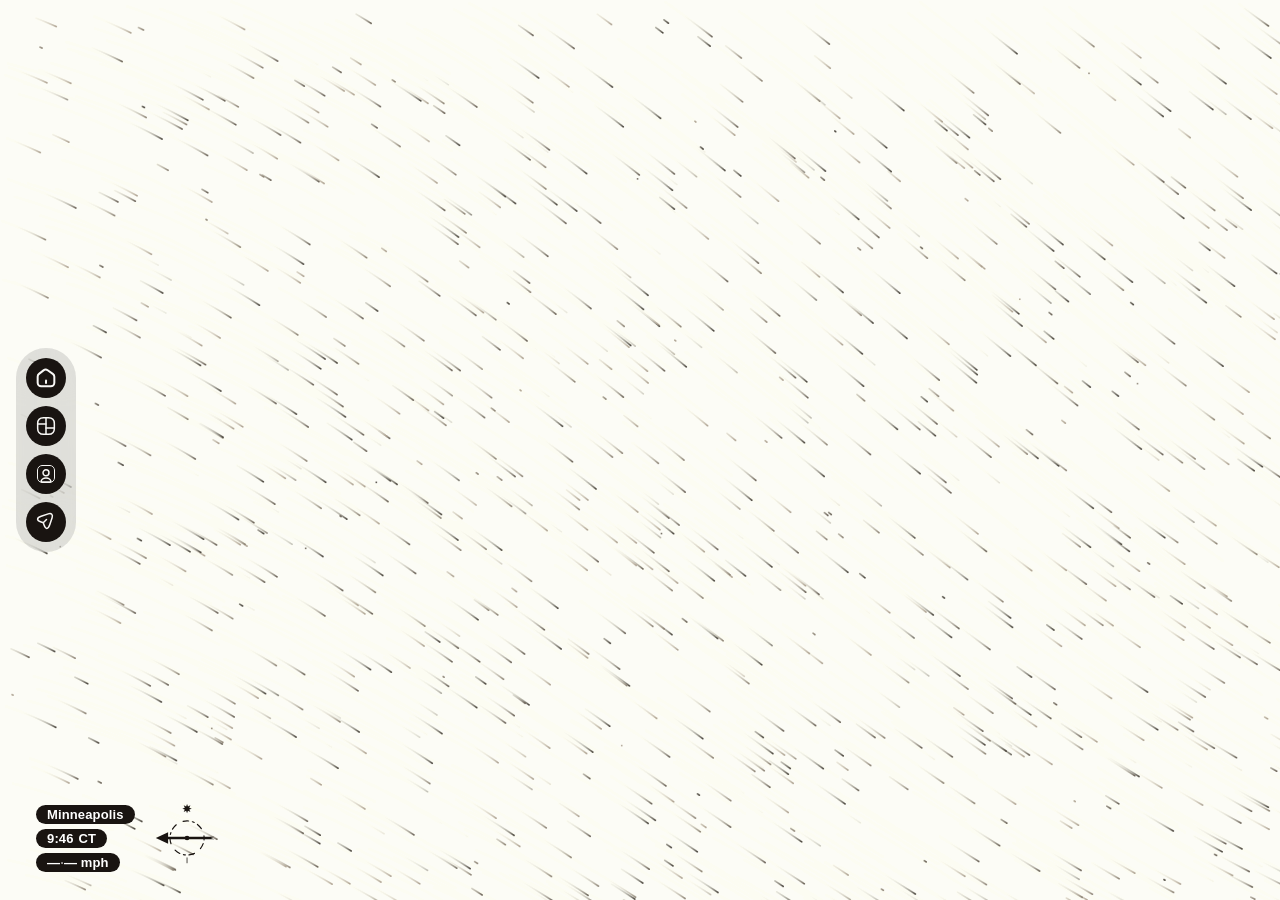
==== commit 5efebd86: "polish(vane): recolor from navy to the nav-button dark gray (#191411) Swaps the vane's #0F2C55 blue " ====
--- a/index.html
+++ b/index.html
@@ -715,7 +715,7 @@
   #wx-vane .wx-city,
   #wx-vane .wx-time,
   #wx-vane .wx-wind{display:inline-flex;align-items:center;margin:0;padding:2px 11px;border-radius:16px;
-    background:#0F2C55;color:#fff;font-size:13px;font-weight:600;letter-spacing:0.01em;white-space:nowrap}
+    background:#191411;color:#fff;font-size:13px;font-weight:600;letter-spacing:0.01em;white-space:nowrap}
   #wx-vane .wx-time-zone{margin-left:3px}
   #wx-vane .wx-wind-sep{opacity:0.55}
   /* Container scaled to ~95% of the (expanded) viewBox's native units, matching the
@@ -755,20 +755,20 @@
     <span class="wx-wind"><span class="wx-wind-dir" id="wx-vane-dir">—</span><span class="wx-wind-sep"> · </span><span id="wx-vane-speed">— mph</span></span>
   </div>
   <svg viewBox="0 -4 76 80" fill="none" xmlns="http://www.w3.org/2000/svg">
-    <circle cx="37" cy="36" r="18" stroke="#0F2C55" stroke-width="1.25" stroke-linecap="round" stroke-dasharray="2 4 6 8 6 4"/>
-    <path d="M37 0L37.9797 2.63487L40.5355 1.46447L39.3651 4.02033L42 5L39.3651 5.97967L40.5355 8.53553L37.9797 7.36513L37 10L36.0203 7.36513L33.4645 8.53553L34.6349 5.97967L32 5L34.6349 4.02033L33.4645 1.46447L36.0203 2.63487L37 0Z" fill="#0F2C55"/>
+    <circle cx="37" cy="36" r="18" stroke="#191411" stroke-width="1.25" stroke-linecap="round" stroke-dasharray="2 4 6 8 6 4"/>
+    <path d="M37 0L37.9797 2.63487L40.5355 1.46447L39.3651 4.02033L42 5L39.3651 5.97967L40.5355 8.53553L37.9797 7.36513L37 10L36.0203 7.36513L33.4645 8.53553L34.6349 5.97967L32 5L34.6349 4.02033L33.4645 1.46447L36.0203 2.63487L37 0Z" fill="#191411"/>
     <!-- Cardinal ticks: E, S, W complete the compass rose (North is the star above).
          Fixed (outside the needle group) so they stay put as the needle rotates. -->
-    <line x1="57" y1="36" x2="62" y2="36" stroke="#0F2C55" stroke-width="1.5" stroke-linecap="round" opacity="0.55"/>
-    <line x1="12" y1="36" x2="17" y2="36" stroke="#0F2C55" stroke-width="1.5" stroke-linecap="round" opacity="0.55"/>
-    <line x1="37" y1="57" x2="37" y2="62" stroke="#0F2C55" stroke-width="1.5" stroke-linecap="round" opacity="0.55"/>
+    <line x1="57" y1="36" x2="62" y2="36" stroke="#191411" stroke-width="1.5" stroke-linecap="round" opacity="0.55"/>
+    <line x1="12" y1="36" x2="17" y2="36" stroke="#191411" stroke-width="1.5" stroke-linecap="round" opacity="0.55"/>
+    <line x1="37" y1="57" x2="37" y2="62" stroke="#191411" stroke-width="1.5" stroke-linecap="round" opacity="0.55"/>
     <g id="wx-vane-needle">
       <g id="wx-vane-flutter">
         <!-- Arrow, as-drawn pointing West (270deg); updateVaneNeedle() rotates it by
              (dir+90)%360 so it points at the compass source direction. Swallowtail east
              end, filled hub at the (37,36) pivot. -->
-        <path d="M4 36 L17 30 L17 34.75 L66 34.75 L62 36 L66 37.25 L17 37.25 L17 42 Z" fill="#0F2C55"/>
-        <circle cx="37" cy="36" r="2.5" fill="#0F2C55"/>
+        <path d="M4 36 L17 30 L17 34.75 L66 34.75 L62 36 L66 37.25 L17 37.25 L17 42 Z" fill="#191411"/>
+        <circle cx="37" cy="36" r="2.5" fill="#191411"/>
       </g>
     </g>
   </svg>
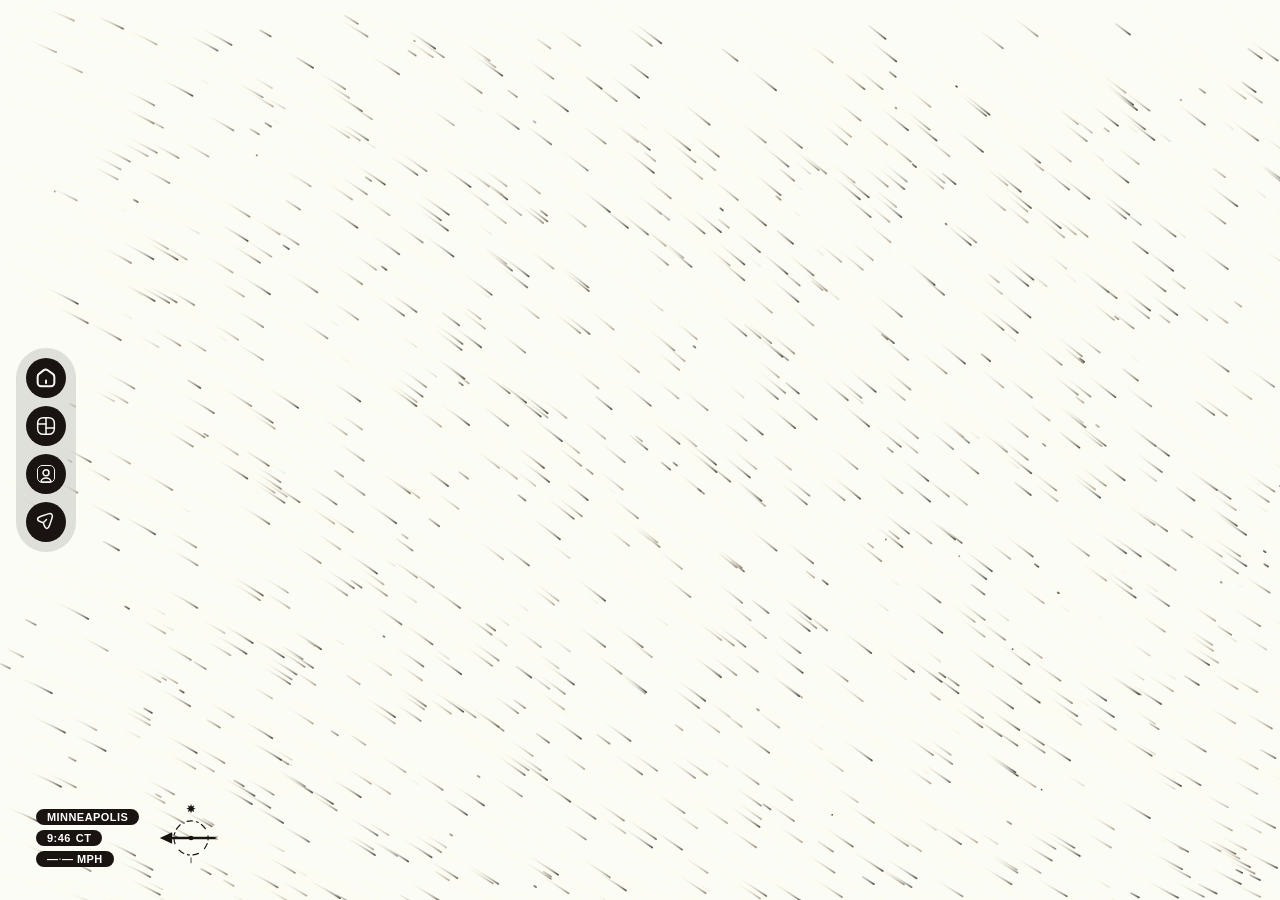
==== commit 54116afc: "polish(vane): 11px all-caps pill labels Drops pill text 13px -> 11px, uppercases it (Minneapolis/tim" ====
--- a/index.html
+++ b/index.html
@@ -715,7 +715,7 @@
   #wx-vane .wx-city,
   #wx-vane .wx-time,
   #wx-vane .wx-wind{display:inline-flex;align-items:center;margin:0;padding:2px 11px;border-radius:16px;
-    background:#191411;color:#fff;font-size:13px;font-weight:600;letter-spacing:0.01em;white-space:nowrap}
+    background:#191411;color:#fff;font-size:11px;font-weight:600;letter-spacing:0.04em;text-transform:uppercase;white-space:nowrap}
   #wx-vane .wx-time-zone{margin-left:3px}
   #wx-vane .wx-wind-sep{opacity:0.55}
   /* Container scaled to ~95% of the (expanded) viewBox's native units, matching the
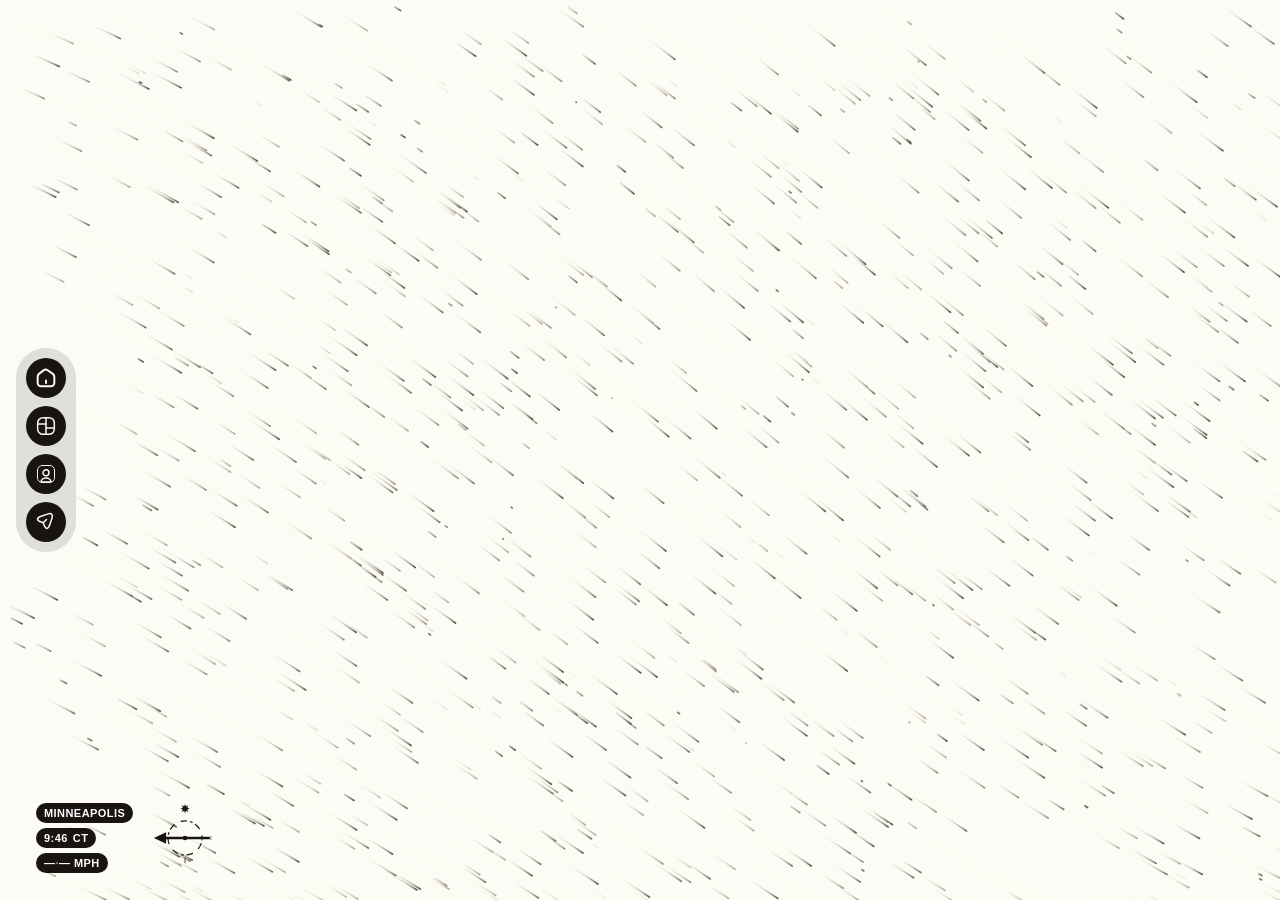
==== commit bc689404: "polish(vane): pill padding to 4px/8px (taller, tighter sides) Co-Authored-By: Claude Opus 4.8 <norep" ====
--- a/index.html
+++ b/index.html
@@ -714,7 +714,7 @@
   #wx-vane .wx-info{display:flex;flex-direction:column;align-items:flex-start;gap:5px}
   #wx-vane .wx-city,
   #wx-vane .wx-time,
-  #wx-vane .wx-wind{display:inline-flex;align-items:center;margin:0;padding:2px 11px;border-radius:16px;
+  #wx-vane .wx-wind{display:inline-flex;align-items:center;margin:0;padding:4px 8px;border-radius:16px;
     background:#191411;color:#fff;font-size:11px;font-weight:600;letter-spacing:0.04em;text-transform:uppercase;white-space:nowrap}
   #wx-vane .wx-time-zone{margin-left:3px}
   #wx-vane .wx-wind-sep{opacity:0.55}
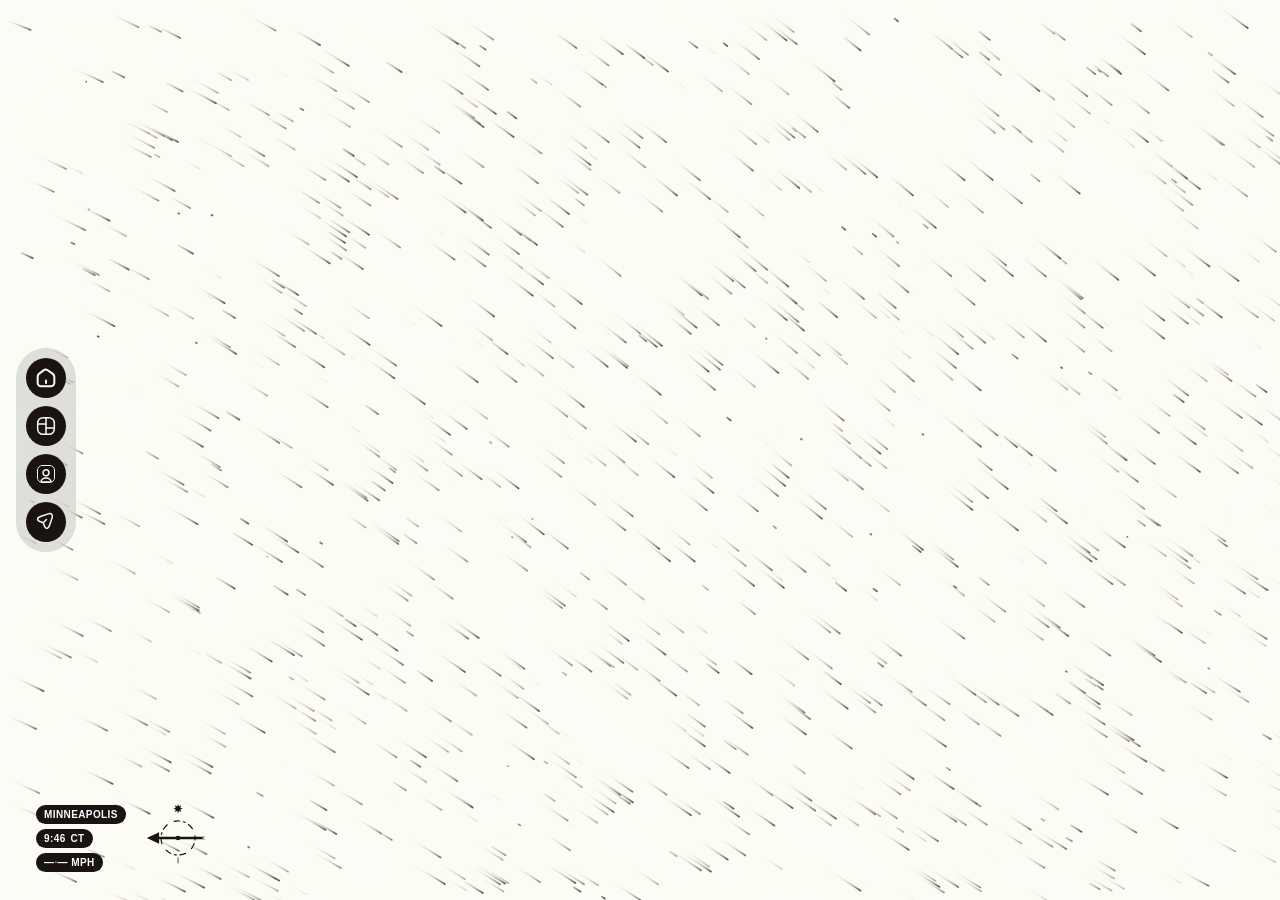
==== commit 5d5e6f1c: "polish(vane): pill font-size 11px -> 10px Co-Authored-By: Claude Opus 4.8 <noreply@anthropic.com>" ====
--- a/index.html
+++ b/index.html
@@ -715,7 +715,7 @@
   #wx-vane .wx-city,
   #wx-vane .wx-time,
   #wx-vane .wx-wind{display:inline-flex;align-items:center;margin:0;padding:4px 8px;border-radius:16px;
-    background:#191411;color:#fff;font-size:11px;font-weight:600;letter-spacing:0.04em;text-transform:uppercase;white-space:nowrap}
+    background:#191411;color:#fff;font-size:10px;font-weight:600;letter-spacing:0.04em;text-transform:uppercase;white-space:nowrap}
   #wx-vane .wx-time-zone{margin-left:3px}
   #wx-vane .wx-wind-sep{opacity:0.55}
   /* Container scaled to ~95% of the (expanded) viewBox's native units, matching the
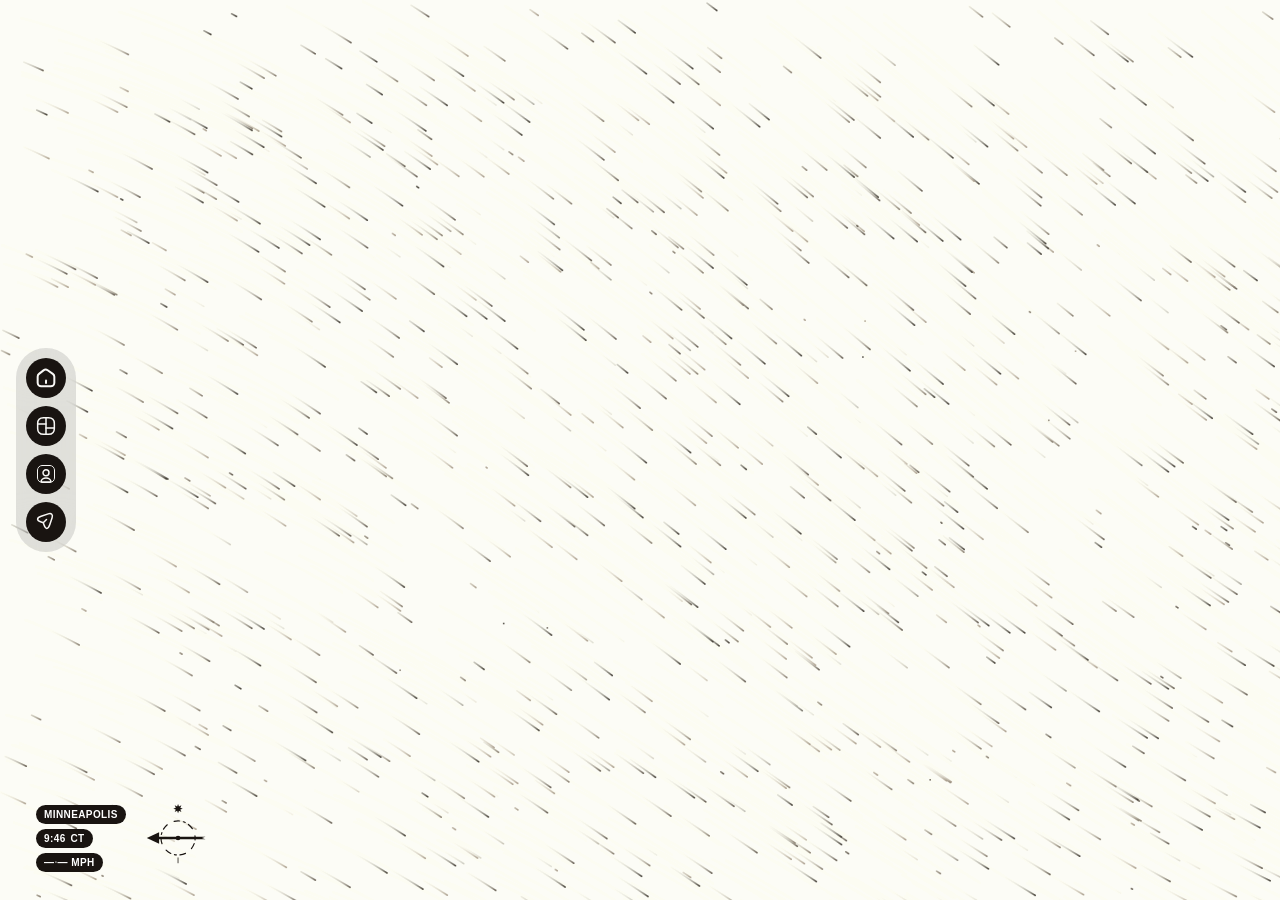
==== commit 7349fe34: "fix(drift): fade cursor influence off when the pointer leaves the canvas The hover repulsion was gat" ====
--- a/index.html
+++ b/index.html
@@ -783,7 +783,7 @@
   const cols = ['#3b362e', '#5e564a', '#857b6c', '#a89c8a']; // warm grayscale
   const BG = '#f9f8f6', WASH = 'rgba(249,248,246,0.10)';
   let W = 0, H = 0, dpr = 1, parts = [], raf = 0, running = false;
-  const pointer = { x: -9999, y: -9999, active: false };
+  const pointer = { x: -9999, y: -9999, active: false, s: 0 };
 
   // --- Wind data (live Minneapolis wind drives particle motion; see
   // docs/plans/2026-06-30-001-feat-live-wind-drift-visualization-plan.md in the
@@ -962,6 +962,10 @@
   function flow(x,y,t){ return Math.sin(x*0.0016+t*0.2) + Math.cos(y*0.0016-t*0.15) + Math.sin((x+y)*0.0009+t*0.1); }
   function simulate(t){
     updateEase(t);
+    // Ease cursor influence on(1)/off(0) so it fades in and -- the fix -- fades OUT when
+    // the pointer leaves, instead of the last hover spot staying stuck at full strength.
+    pointer.s += ((pointer.active?1:0) - pointer.s) * 0.12;
+    if (pointer.s < 0.002) pointer.s = 0;
     ctx.globalAlpha=1; ctx.fillStyle=WASH; ctx.fillRect(0,0,W,H); ctx.globalAlpha=0.8;
     for (let i=0;i<parts.length;i++){ const p=parts[i];
       // Wind direction is the dominant flow; the noise field is now bounded turbulence
@@ -972,7 +976,7 @@
       let vx=Math.cos(a)*easeSpeedMul, vy=Math.sin(a)*easeSpeedMul;
       // Cursor-pull stays additive and independent of the wind-driven base velocity above,
       // at its original weight, so it stays perceptible during a strong wind lean.
-      if (pointer.active){ const dx=p.x-pointer.x, dy=p.y-pointer.y, d2=dx*dx+dy*dy; if (d2<26000){ const f=(26000-d2)/26000, inv=1/Math.sqrt(d2+1); vx+=dx*inv*f*3; vy+=dy*inv*f*3; } }
+      if (pointer.s){ const dx=p.x-pointer.x, dy=p.y-pointer.y, d2=dx*dx+dy*dy; if (d2<26000){ const f=(26000-d2)/26000*pointer.s, inv=1/Math.sqrt(d2+1); vx+=dx*inv*f*3; vy+=dy*inv*f*3; } }
       p.x+=vx; p.y+=vy; p.life--;
       if (p.x<0||p.x>W||p.y<0||p.y>H||p.life<0){ p.x=Math.random()*W; p.y=Math.random()*H; p.life=60+Math.random()*120; }
       ctx.fillStyle=p.c; ctx.fillRect(p.x,p.y,1.6,1.6); }
@@ -985,6 +989,11 @@
   addEventListener('pointerleave', ()=>{ pointer.active=false; }, {passive:true});
   addEventListener('pointercancel', ()=>{ pointer.active=false; }, {passive:true});
   addEventListener('pointerup', e=>{ if (e.pointerType!=='mouse') pointer.active=false; }, {passive:true});
+  // pointerleave on window doesn't reliably fire when the cursor exits the viewport, so
+  // the hover force would otherwise stay stuck at the last spot. mouseout with a null
+  // relatedTarget fires on a genuine viewport exit; blur covers app/tab switches.
+  document.addEventListener('mouseout', e=>{ if (!e.relatedTarget) pointer.active=false; }, {passive:true});
+  addEventListener('blur', ()=>{ pointer.active=false; }, {passive:true});
   document.addEventListener('visibilitychange', ()=>{
     if (document.hidden) { stop(); stopPolling(); }
     // Only resurrect the loop/polling when returning to a visible HOME tab -- otherwise a
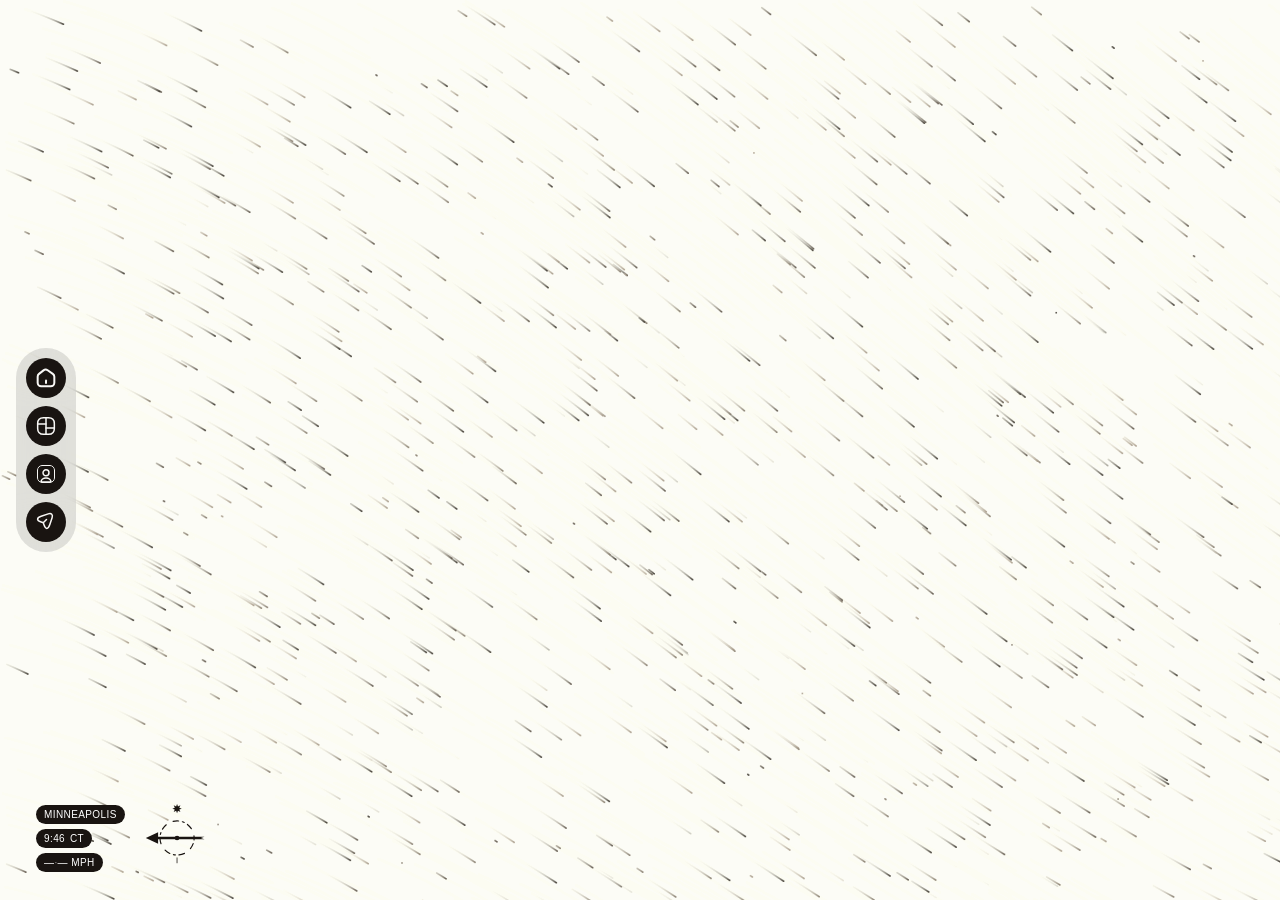
==== commit ca17242a: "polish(vane): pill font-weight 600 -> 500 (medium) Co-Authored-By: Claude Opus 4.8 <noreply@anthropi" ====
--- a/index.html
+++ b/index.html
@@ -715,7 +715,7 @@
   #wx-vane .wx-city,
   #wx-vane .wx-time,
   #wx-vane .wx-wind{display:inline-flex;align-items:center;margin:0;padding:4px 8px;border-radius:16px;
-    background:#191411;color:#fff;font-size:10px;font-weight:600;letter-spacing:0.04em;text-transform:uppercase;white-space:nowrap}
+    background:#191411;color:#fff;font-size:10px;font-weight:500;letter-spacing:0.04em;text-transform:uppercase;white-space:nowrap}
   #wx-vane .wx-time-zone{margin-left:3px}
   #wx-vane .wx-wind-sep{opacity:0.55}
   /* Container scaled to ~95% of the (expanded) viewBox's native units, matching the
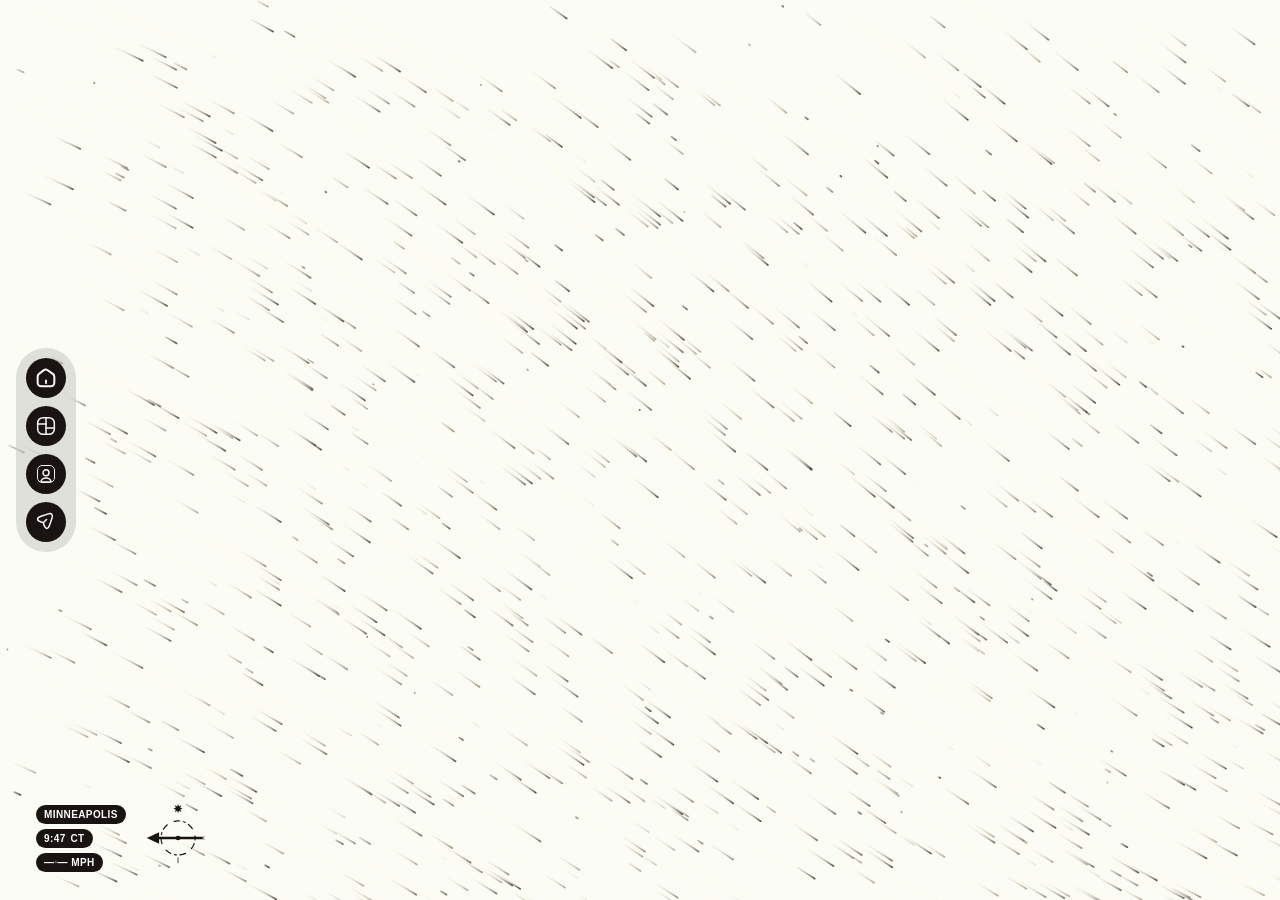
==== commit 9ed91099: "polish(vane): pill font-weight back to 600 (semibold) Co-Authored-By: Claude Opus 4.8 <noreply@anthr" ====
--- a/index.html
+++ b/index.html
@@ -715,7 +715,7 @@
   #wx-vane .wx-city,
   #wx-vane .wx-time,
   #wx-vane .wx-wind{display:inline-flex;align-items:center;margin:0;padding:4px 8px;border-radius:16px;
-    background:#191411;color:#fff;font-size:10px;font-weight:500;letter-spacing:0.04em;text-transform:uppercase;white-space:nowrap}
+    background:#191411;color:#fff;font-size:10px;font-weight:600;letter-spacing:0.04em;text-transform:uppercase;white-space:nowrap}
   #wx-vane .wx-time-zone{margin-left:3px}
   #wx-vane .wx-wind-sep{opacity:0.55}
   /* Container scaled to ~95% of the (expanded) viewBox's native units, matching the
